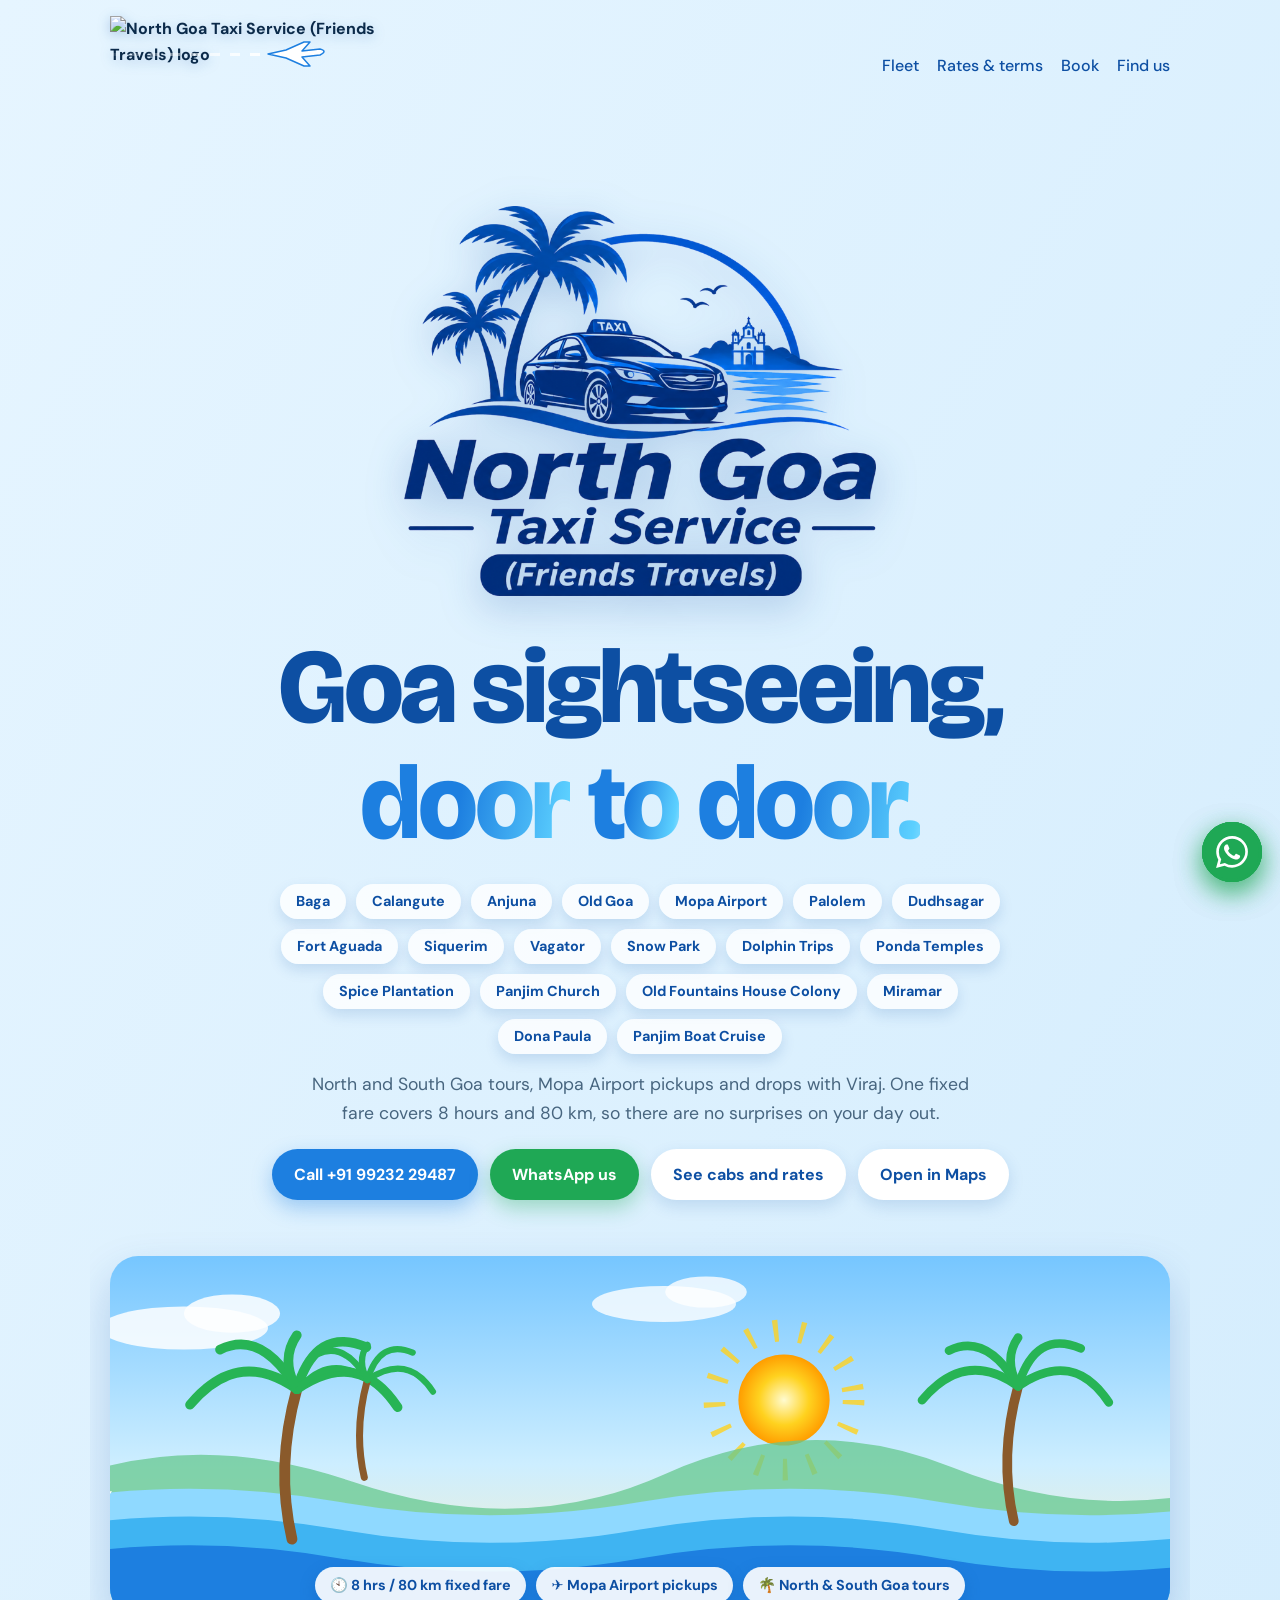
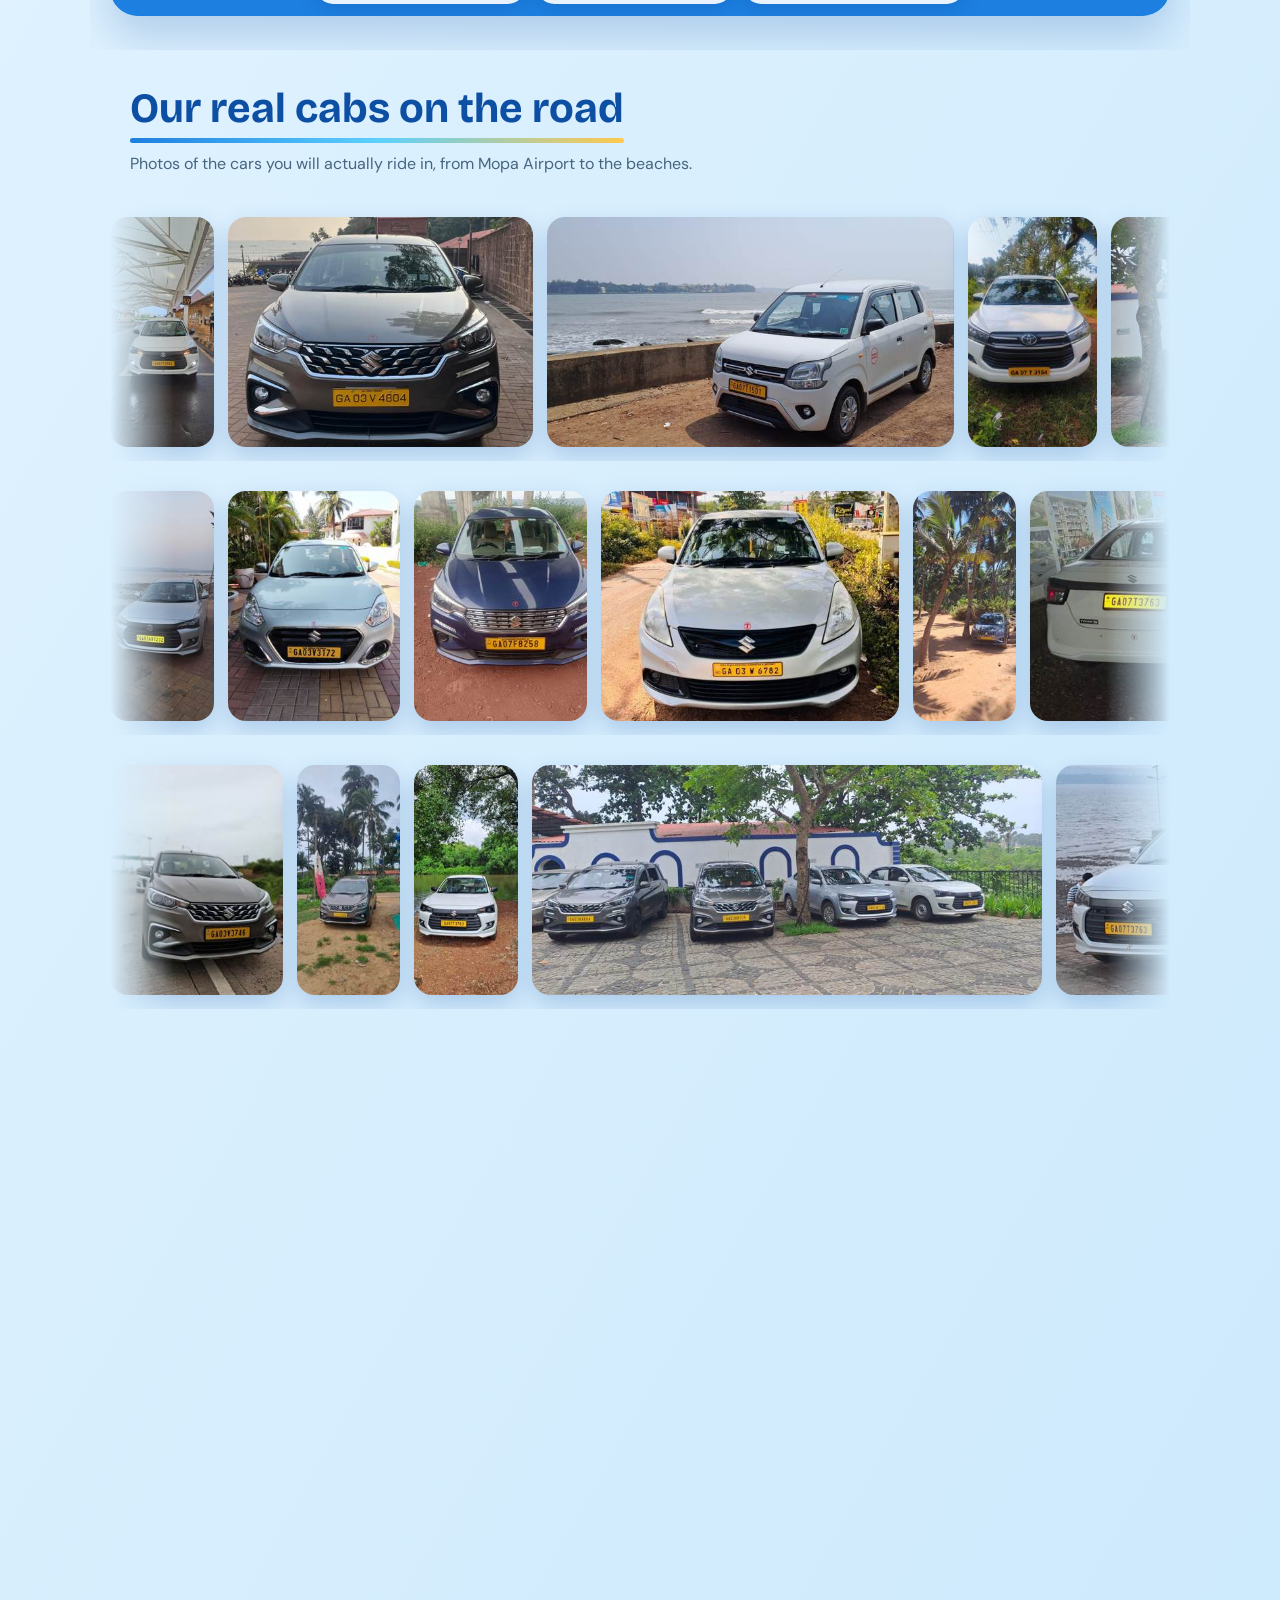
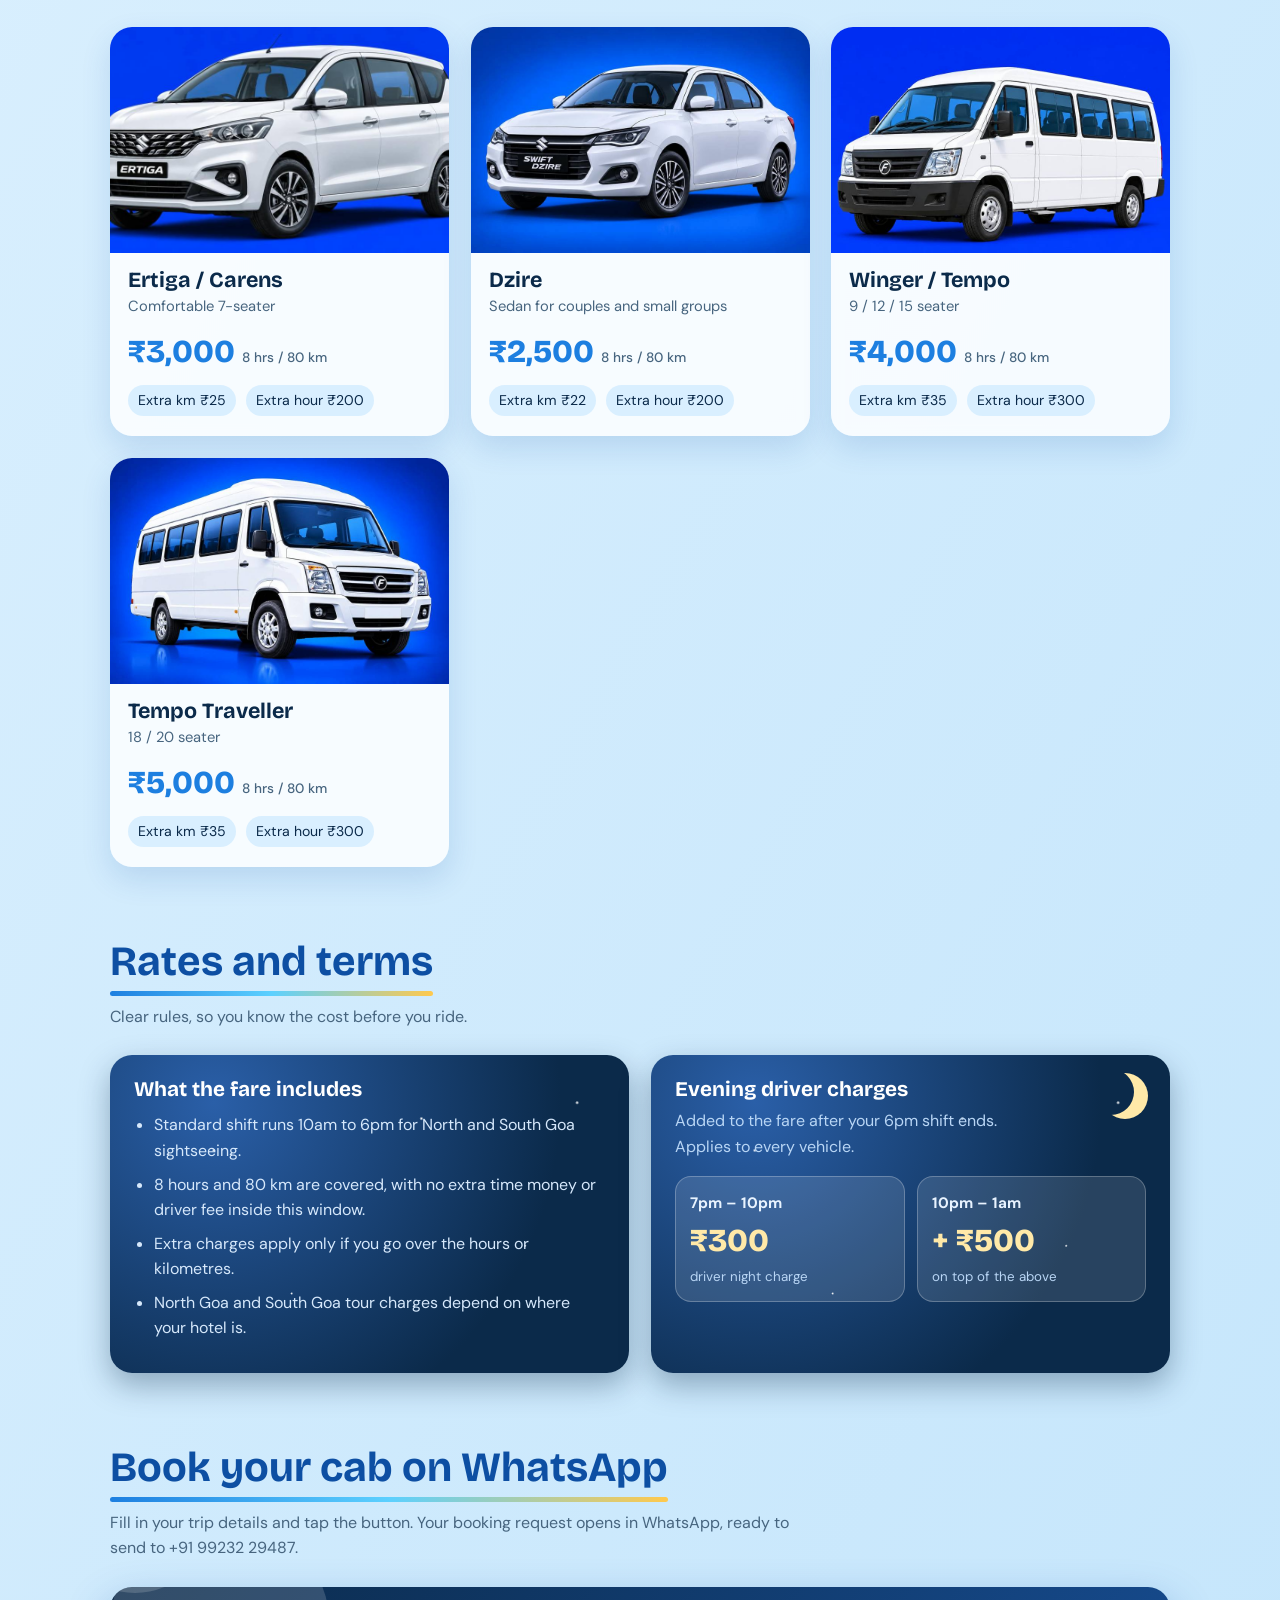
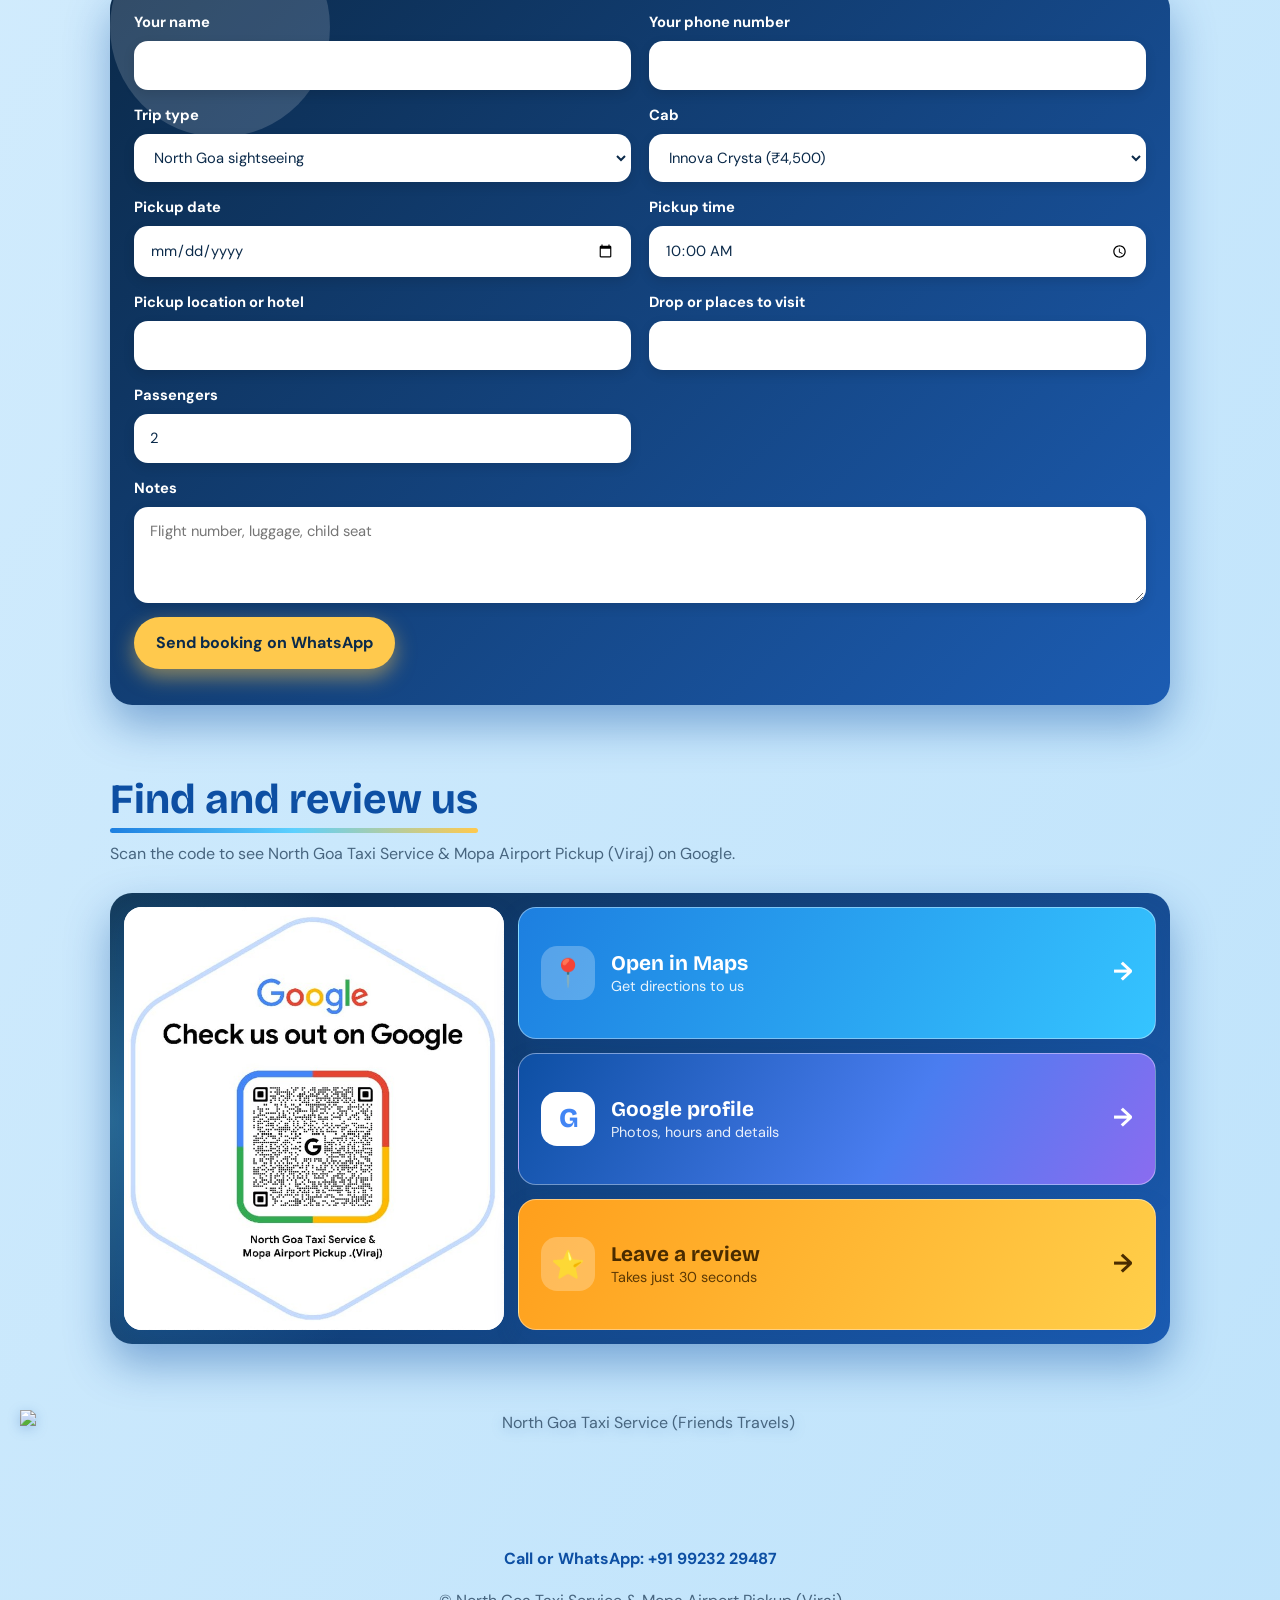
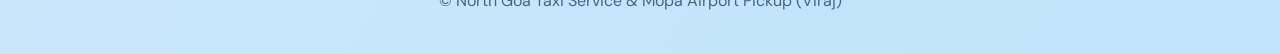
==== index.html @ 419a4012 "Show img-01.png above Goa sightseeing heading" ====
<!DOCTYPE html><html lang="en"><head><meta charset="utf-8"><title>North Goa Taxi Service &amp; Mopa Airport Pickup</title>
<meta name="viewport" content="width=device-width, initial-scale=1, viewport-fit=cover">
<link href="https://fonts.googleapis.com/css2?family=Bricolage+Grotesque:wght@500;700;800&family=DM+Sans:wght@400;500;700&display=swap" rel="stylesheet">
<link rel="stylesheet" href="style.css"></head><body>
<div class="clouds" aria-hidden="true"><i class="cloud" style="top:8%;animation-duration:60s"></i><i class="cloud" style="top:35%;animation-duration:85s;animation-delay:-30s;transform:scale(.7)"></i><i class="cloud" style="top:70%;animation-duration:70s;animation-delay:-50s;transform:scale(1.2)"></i></div>
<header class="wrap"><nav><span class="logo"><img id="navlogo" src="North%20Goa%20Taxi%20Service%20Logo.png" alt="North Goa Taxi Service (Friends Travels) logo"></span><div><a href="#fleet">Fleet</a><a href="#terms">Rates &amp; terms</a><a href="#book">Book</a><a href="#find">Find us</a></div></nav>
<div class="hero"><div><img id="herologo" class="hlogo" src="./img-01.png" style="width:min(560px,90%)" alt="North Goa Taxi Service (Friends Travels) logo"><h1 class="big"><span style="--i:0">Goa</span> <span style="--i:1">sightseeing,</span><br><span class="shine" style="--i:2">door</span> <span class="shine" style="--i:3">to</span> <span class="shine" style="--i:4">door.</span></h1><div class="chips" aria-hidden="true"><span>Baga</span><span>Calangute</span><span>Anjuna</span><span>Old Goa</span><span>Mopa Airport</span><span>Palolem</span><span>Dudhsagar</span><span>Fort Aguada</span><span>Siquerim</span><span>Vagator</span><span>Snow Park</span><span>Dolphin Trips</span><span>Ponda Temples</span><span>Spice Plantation</span><span>Panjim Church</span><span>Old Fountains House Colony</span><span>Miramar</span><span>Dona Paula</span><span>Panjim Boat Cruise</span></div><p>North and South Goa tours, Mopa Airport pickups and drops with Viraj. One fixed fare covers 8 hours and 80 km, so there are no surprises on your day out.</p>
<div class="btns"><a class="btn" href="tel:+919923229487">Call +91 99232 29487</a><a class="btn wa" href="https://wa.me/919923229487" target="_blank" rel="noopener">WhatsApp us</a><a class="btn alt" href="#fleet">See cabs and rates</a><a class="btn alt" href="https://maps.app.goo.gl/NjSpEErL8vjgjxRJ7?g_st=aw" target="_blank" rel="noopener">Open in Maps</a></div></div>
</div><div class="fly" aria-hidden="true"><div class="plane"><i class="trail"></i><svg width="64" height="28" viewBox="0 0 64 28"><path d="M2 14 L20 10 L38 2 L44 2 L36 11 L54 9 Q62 11 54 15 L36 17 L44 26 L38 26 L20 18Z" fill="#fff" stroke="#1d7fe0" stroke-width="1.5" stroke-linejoin="round"/></svg></div></div><div id="prog" aria-hidden="true"></div><a class="fab" href="https://wa.me/919923229487?text=Hi%2C%20I%20want%20to%20book%20a%20cab%20in%20Goa" target="_blank" rel="noopener" aria-label="Chat on WhatsApp"><svg width="32" height="32" viewBox="0 0 24 24" fill="#fff" aria-hidden="true"><path d="M17.472 14.382c-.297-.149-1.758-.867-2.03-.967-.273-.099-.471-.148-.67.15-.197.297-.767.966-.94 1.164-.173.199-.347.223-.644.075-.297-.15-1.255-.463-2.39-1.475-.883-.788-1.48-1.761-1.653-2.059-.173-.297-.018-.458.13-.606.134-.133.298-.347.446-.52.149-.174.198-.298.298-.497.099-.198.05-.371-.025-.52-.075-.149-.669-1.612-.916-2.207-.242-.579-.487-.5-.669-.51-.173-.008-.371-.01-.57-.01-.198 0-.52.074-.792.372-.272.297-1.04 1.016-1.04 2.479 0 1.462 1.065 2.875 1.213 3.074.149.198 2.096 3.2 5.077 4.487.709.306 1.262.489 1.694.625.712.227 1.36.195 1.871.118.571-.085 1.758-.719 2.006-1.413.248-.694.248-1.289.173-1.413-.074-.124-.272-.198-.57-.347m-5.421 7.403h-.004a9.87 9.87 0 01-5.031-1.378l-.361-.214-3.741.982.998-3.648-.235-.374a9.86 9.86 0 01-1.51-5.26c.001-5.45 4.436-9.884 9.888-9.884 2.64 0 5.122 1.03 6.988 2.898a9.825 9.825 0 012.893 6.994c-.003 5.45-4.437 9.884-9.885 9.884m8.413-18.297A11.815 11.815 0 0012.05 0C5.495 0 .16 5.335.157 11.892c0 2.096.547 4.142 1.588 5.945L.057 24l6.305-1.654a11.882 11.882 0 005.683 1.448h.005c6.554 0 11.89-5.335 11.893-11.893a11.821 11.821 0 00-3.48-8.413z"/></svg></a><div class="scene" aria-hidden="true"><svg viewBox="0 0 1000 300" preserveAspectRatio="xMidYMax slice"><defs><radialGradient id="sg"><stop offset="0" stop-color="#fffbd0"/><stop offset=".55" stop-color="#ffd21f"/><stop offset="1" stop-color="#ff9d00"/></radialGradient></defs><g class="cl"><ellipse cx="120" cy="60" rx="70" ry="18" fill="#fff" opacity=".85"/><ellipse cx="160" cy="48" rx="40" ry="16" fill="#fff" opacity=".85"/></g><g class="cl c2"><ellipse cx="520" cy="40" rx="60" ry="15" fill="#fff" opacity=".8"/><ellipse cx="555" cy="30" rx="34" ry="13" fill="#fff" opacity=".8"/></g><g class="sunrise"><g class="rays"><circle cx="620" cy="120" r="58" fill="none" stroke="#ffd21f" stroke-width="18" stroke-dasharray="4 18" opacity=".8"/></g><circle class="sun" cx="620" cy="120" r="38" fill="url(#sg)"/></g><path d="M0 195 Q120 140 260 188 T520 182 T760 176 T1000 190 V230 H0Z" fill="#66c98f" opacity=".75"/><g class="gull" style="animation-delay:-2s"><path d="M0 0 Q9 -10 18 0 Q27 -10 36 0" stroke="#fff" stroke-width="3" fill="none" stroke-linecap="round"/></g><g class="gull g2"><path d="M0 0 Q9 -10 18 0 Q27 -10 36 0" stroke="#fff" stroke-width="3" fill="none" stroke-linecap="round"/></g><path class="wv1" d="M0 205 Q125 183 250 205 T500 205 T750 205 T1000 205 T1250 205 T1500 205 T1750 205 T2000 205 V320 H0Z" fill="#8fd9ff"/><g transform="translate(0,196) scale(1)"><g class="boat" style="animation-delay:-0s"><g class="bob"><path d="M0 0 H60 L50 14 H10Z" fill="#fff"/><path d="M30 -4 V-52 L6 -4Z" fill="#fff"/><path d="M34 -4 V-40 L54 -4Z" fill="#ffc94d"/></g></g></g><g transform="translate(0,214) scale(0.7)"><g class="boat" style="animation-delay:-25s"><g class="bob"><path d="M0 0 H60 L50 14 H10Z" fill="#fff"/><path d="M30 -4 V-52 L6 -4Z" fill="#fff"/><path d="M34 -4 V-40 L54 -4Z" fill="#ffc94d"/></g></g></g><path class="wv2" d="M0 228 Q125 206 250 228 T500 228 T750 228 T1000 228 T1250 228 T1500 228 T1750 228 T2000 228 V320 H0Z" fill="#3fb4f2"/><path class="wv3" d="M0 252 Q125 230 250 252 T500 252 T750 252 T1000 252 T1250 252 T1500 252 T1750 252 T2000 252 V320 H0Z" fill="#1d7fe0"/><g transform="translate(210,236)"><g class="sway"><path d="M0 0 Q-14 -60 4 -125" stroke="#8a5a2b" stroke-width="9" fill="none" stroke-linecap="round"/><g stroke="#27b455" stroke-width="8" fill="none" stroke-linecap="round"><path d="M4 -125 Q-45 -160 -85 -112"/><path d="M4 -125 Q-25 -175 -60 -158"/><path d="M4 -125 Q20 -178 62 -160"/><path d="M4 -125 Q55 -160 88 -110"/><path d="M4 -125 Q-10 -150 4 -170"/></g></g></g><g transform="translate(300,244) scale(.65)"><g class="sway s2"><path d="M0 0 Q-14 -60 4 -125" stroke="#8a5a2b" stroke-width="9" fill="none" stroke-linecap="round"/><g stroke="#27b455" stroke-width="8" fill="none" stroke-linecap="round"><path d="M4 -125 Q-45 -160 -85 -112"/><path d="M4 -125 Q-25 -175 -60 -158"/><path d="M4 -125 Q20 -178 62 -160"/><path d="M4 -125 Q55 -160 88 -110"/><path d="M4 -125 Q-10 -150 4 -170"/></g></g></g><g transform="translate(820,238) scale(.9)"><g class="sway s3"><path d="M0 0 Q-14 -60 4 -125" stroke="#8a5a2b" stroke-width="9" fill="none" stroke-linecap="round"/><g stroke="#27b455" stroke-width="8" fill="none" stroke-linecap="round"><path d="M4 -125 Q-45 -160 -85 -112"/><path d="M4 -125 Q-25 -175 -60 -158"/><path d="M4 -125 Q20 -178 62 -160"/><path d="M4 -125 Q55 -160 88 -110"/><path d="M4 -125 Q-10 -150 4 -170"/></g></g></g></svg><div class="sc-badges"><span>🕙 8 hrs / 80 km fixed fare</span><span>✈️ Mopa Airport pickups</span><span>🌴 North &amp; South Goa tours</span></div></div></header>
<main class="wrap">
<section id="gallery" style="padding-bottom:10px"><div class="wrap"><h2>Our real cabs on the road</h2><p class="sub">Photos of the cars you will actually ride in, from Mopa Airport to the beaches.</p></div><div class="reels"><div class="reel"><div class="track" style="--d:55s"><img src="img-02.jpg" alt="North Goa Taxi cab" loading="lazy"><img src="img-03.jpg" alt="North Goa Taxi cab" loading="lazy"><img src="img-04.jpg" alt="North Goa Taxi cab" loading="lazy"><img src="img-05.jpg" alt="North Goa Taxi cab" loading="lazy"><img src="img-06.jpg" alt="North Goa Taxi cab" loading="lazy"><img src="img-07.jpg" alt="North Goa Taxi cab" loading="lazy"><img src="img-08.jpg" alt="North Goa Taxi cab" loading="lazy"></div></div><div class="reel"><div class="track" style="--d:70s"><img src="img-09.jpg" alt="North Goa Taxi cab" loading="lazy"><img src="img-10.jpg" alt="North Goa Taxi cab" loading="lazy"><img src="img-11.jpg" alt="North Goa Taxi cab" loading="lazy"><img src="img-12.jpg" alt="North Goa Taxi cab" loading="lazy"><img src="img-13.jpg" alt="North Goa Taxi cab" loading="lazy"><img src="img-14.jpg" alt="North Goa Taxi cab" loading="lazy"></div></div><div class="reel"><div class="track" style="--d:62s"><img src="img-15.jpg" alt="North Goa Taxi cab" loading="lazy"><img src="img-16.jpg" alt="North Goa Taxi cab" loading="lazy"><img src="img-17.jpg" alt="North Goa Taxi cab" loading="lazy"><img src="img-18.jpg" alt="North Goa Taxi cab" loading="lazy"><img src="img-19.jpg" alt="North Goa Taxi cab" loading="lazy"><img src="img-20.jpg" alt="North Goa Taxi cab" loading="lazy"></div></div></div></section><section id="fleet"><h2>Choose your cab</h2><p class="sub">Every fare is for 8 hours / 80 km, with a 10am to 6pm shift. Sightseeing in that window has no extra charge.</p>
<div class="grid">
<article class="car"><img src="img-21.jpg" alt="Innova Crysta"><div class="b"><h3>Innova Crysta</h3><div class="seats">Premium SUV, same rate as Hycross</div><div class="price">₹4,500 <small>8 hrs / 80 km</small></div><div class="rows"><span>Extra km ₹35</span><span>Extra hour ₹200</span></div></div></article>
<article class="car"><img src="img-22.jpg" alt="Toyota Innova Hycross"><div class="b"><h3>Innova Hycross</h3><div class="seats">Hybrid, same rate as Crysta</div><div class="price">₹4,500 <small>8 hrs / 80 km</small></div><div class="rows"><span>Extra km ₹35</span><span>Extra hour ₹200</span></div></div></article>
<article class="car"><img src="./Innova.png" alt="Older model Toyota Innova"><div class="b"><h3>Innova</h3><div class="seats">Spacious, 6 to 7 seats</div><div class="price">₹3,000 <small>8 hrs / 80 km</small></div><div class="rows"><span>Extra km ₹25</span><span>Extra hour ₹200</span></div></div></article>
<article class="car"><img src="img-23.jpg" alt="Maruti Ertiga"><div class="b"><h3>Ertiga / Carens</h3><div class="seats">Comfortable 7-seater</div><div class="price">₹3,000 <small>8 hrs / 80 km</small></div><div class="rows"><span>Extra km ₹25</span><span>Extra hour ₹200</span></div></div></article>
<article class="car"><img src="img-24.jpg" alt="Swift Dzire"><div class="b"><h3>Dzire</h3><div class="seats">Sedan for couples and small groups</div><div class="price">₹2,500 <small>8 hrs / 80 km</small></div><div class="rows"><span>Extra km ₹22</span><span>Extra hour ₹200</span></div></div></article>
<article class="car"><img src="img-25.jpg" alt="Force Winger"><div class="b"><h3>Winger / Tempo</h3><div class="seats">9 / 12 / 15 seater</div><div class="price">₹4,000 <small>8 hrs / 80 km</small></div><div class="rows"><span>Extra km ₹35</span><span>Extra hour ₹300</span></div></div></article>
<article class="car"><img src="img-26.jpg" alt="Tempo Traveller"><div class="b"><h3>Tempo Traveller</h3><div class="seats">18 / 20 seater</div><div class="price">₹5,000 <small>8 hrs / 80 km</small></div><div class="rows"><span>Extra km ₹35</span><span>Extra hour ₹300</span></div></div></article>
</div></section>
<section id="terms"><h2>Rates and terms</h2><p class="sub">Clear rules, so you know the cost before you ride.</p>
<div class="two"><div class="panel night nl"><h3>What the fare includes</h3><ul><li>Standard shift runs 10am to 6pm for North and South Goa sightseeing.</li><li>8 hours and 80 km are covered, with no extra time money or driver fee inside this window.</li><li>Extra charges apply only if you go over the hours or kilometres.</li><li>North Goa and South Goa tour charges depend on where your hotel is.</li></ul></div>
<div class="night"><i class="moon" aria-hidden="true"></i><h3>Evening driver charges</h3><p>Added to the fare after your 6pm shift ends. Applies to every vehicle.</p><div class="tiles"><div><b>7pm – 10pm</b><span>₹300</span><small>driver night charge</small></div><div><b>10pm – 1am</b><span>+ ₹500</span><small>on top of the above</small></div></div></div></div></section>
<section id="book"><h2>Book your cab on WhatsApp</h2><p class="sub">Fill in your trip details and tap the button. Your booking request opens in WhatsApp, ready to send to +91 99232 29487.</p><div class="panel space"><form id="bk" class="bk" novalidate><label>Your name<input name="name" required autocomplete="name"></label><label>Your phone number<input name="phone" type="tel" required autocomplete="tel"></label><label>Trip type<select name="trip"><option>North Goa sightseeing</option><option>South Goa sightseeing</option><option>Mopa Airport pickup</option><option>Mopa Airport drop</option><option>Other trip</option></select></label><label>Cab<select name="cab"><option>Innova Crysta (₹4,500)</option><option>Innova Hycross (₹4,500)</option><option>Innova (₹3,000)</option><option>Ertiga / Carens (₹3,000)</option><option>Dzire (₹2,500)</option><option>Winger / Tempo 9-15 seater (₹4,000)</option><option>Tempo Traveller 18/20 seater (₹5,000)</option></select></label><label>Pickup date<input name="date" type="date" required></label><label>Pickup time<input name="time" type="time" value="10:00" required></label><label>Pickup location or hotel<input name="pickup" required></label><label>Drop or places to visit<input name="drop"></label><label>Passengers<input name="pax" type="number" min="1" max="20" value="2"></label><label class="full">Notes<textarea name="notes" rows="3" placeholder="Flight number, luggage, child seat"></textarea></label><div class="full"><button class="btn wa" type="submit" style="border:0;cursor:pointer;font:inherit;font-weight:700">Send booking on WhatsApp</button><p id="bkmsg" class="sub" style="margin:12px 0 0" role="status"></p></div></form></div></section><section id="find"><h2>Find and review us</h2><p class="sub">Scan the code to see North Goa Taxi Service &amp; Mopa Airport Pickup (Viraj) on Google.</p>
<div class="panel fbox space"><div class="fqr"><img src="img-27.jpg" alt="Scan to open North Goa Taxi Service on Google"></div><div class="fbtns"><a class="fb f1" href="https://maps.app.goo.gl/NjSpEErL8vjgjxRJ7?g_st=aw" target="_blank" rel="noopener"><i class="fi">📍</i><span><b>Open in Maps</b><small>Get directions to us</small></span><em>→</em></a><a class="fb f2" href="https://share.google/dq5ecX4HPVGC8UwfH" target="_blank" rel="noopener"><i class="fi fg">G</i><span><b>Google profile</b><small>Photos, hours and details</small></span><em>→</em></a><a class="fb f3" href="https://g.page/r/CS9bcZEDIR7YEBM/review" target="_blank" rel="noopener"><i class="fi">⭐</i><span><b>Leave a review</b><small>Takes just 30 seconds</small></span><em>→</em></a></div></div></section>
</main><a class="fab" href="https://wa.me/919923229487" target="_blank" rel="noopener" aria-label="Chat on WhatsApp"><svg width="32" height="32" viewBox="0 0 24 24" fill="#fff" aria-hidden="true" style="position:relative;z-index:2;display:block"><path d="M17.472 14.382c-.297-.149-1.758-.867-2.03-.967-.273-.099-.471-.148-.67.15-.197.297-.767.966-.94 1.164-.173.199-.347.223-.644.075-.297-.15-1.255-.463-2.39-1.475-.883-.788-1.48-1.761-1.653-2.059-.173-.297-.018-.458.13-.606.134-.133.298-.347.446-.52.149-.174.198-.298.298-.497.099-.198.05-.371-.025-.52-.075-.149-.669-1.612-.916-2.207-.242-.579-.487-.5-.669-.51-.173-.008-.371-.01-.57-.01-.198 0-.52.074-.792.372-.272.297-1.04 1.016-1.04 2.479 0 1.462 1.065 2.875 1.213 3.074.149.198 2.096 3.2 5.077 4.487.709.306 1.262.489 1.694.625.712.227 1.36.195 1.871.118.571-.085 1.758-.719 2.006-1.413.248-.694.248-1.289.173-1.413-.074-.124-.272-.198-.57-.347m-5.421 7.403h-.004a9.87 9.87 0 01-5.031-1.378l-.361-.214-3.741.982.998-3.648-.235-.374a9.86 9.86 0 01-1.51-5.26c.001-5.45 4.436-9.884 9.888-9.884 2.64 0 5.122 1.03 6.988 2.898a9.825 9.825 0 012.893 6.994c-.003 5.45-4.437 9.884-9.885 9.884m8.413-18.297A11.815 11.815 0 0012.05 0C5.495 0 .16 5.335.157 11.892c0 2.096.547 4.142 1.588 5.945L.057 24l6.305-1.654a11.882 11.882 0 005.683 1.448h.005c6.554 0 11.89-5.335 11.893-11.893a11.821 11.821 0 00-3.48-8.413z"/></svg></a><footer><img class="flogo" id="footlogo" alt="North Goa Taxi Service (Friends Travels)"><p><a href="tel:+919923229487" style="color:var(--deep);font-weight:700;text-decoration:none">Call or WhatsApp: +91 99232 29487</a></p>© North Goa Taxi Service &amp; Mopa Airport Pickup (Viraj)</footer><script src="script.js"></script>
</body></html>
---- style.css ----
:root{--ink:#0b2a4a;--mute:#47657f;--sky:#d9efff;--sky2:#b8e0fb;--blue:#1d7fe0;--deep:#0d4fa3;--card:rgba(255,255,255,.82);--sun:#ffc94d;
box-sizing:border-box;padding-top:env(safe-area-inset-top,0px);padding-bottom:env(safe-area-inset-bottom,0px);color-scheme:light}
html{scroll-padding-top:env(safe-area-inset-top,0px);scroll-behavior:smooth}
*,*:before,*:after{box-sizing:inherit}
body{margin:0;font-family:'DM Sans',system-ui,sans-serif;color:var(--ink);line-height:1.6;background:linear-gradient(120deg,#e6f5ff,#bfe3fb,#d9f1ff,#a9d8f8);background-size:300% 300%;animation:bg 18s ease infinite;overflow-x:hidden}
@keyframes bg{50%{background-position:100% 50%}}
h1,h2,h3{font-family:'Bricolage Grotesque',system-ui,sans-serif;line-height:1.1;margin:0}
.clouds{position:fixed;inset:0;pointer-events:none;z-index:0;overflow:hidden}
.cloud{position:absolute;left:-30%;width:220px;height:60px;border-radius:60px;background:rgba(255,255,255,.7);filter:blur(2px);animation:drift linear infinite}
.cloud:before,.cloud:after{content:"";position:absolute;background:inherit;border-radius:50%}
.cloud:before{width:90px;height:90px;left:30px;top:-40px}.cloud:after{width:70px;height:70px;left:110px;top:-28px}
@keyframes drift{to{transform:translateX(160vw)}}
main,header,footer{position:relative;z-index:1}
.wrap{max-width:1100px;margin:0 auto;padding:0 20px}
nav{display:flex;justify-content:space-between;align-items:center;padding:16px 0;font-weight:700}
nav a{color:var(--deep);text-decoration:none;margin-left:18px;font-weight:500}
.hero{display:block;text-align:center;padding:50px 0 50px}
.hero h1{font-size:clamp(2.3rem,5.5vw,4.2rem);font-weight:800;color:var(--deep)}
.hero p{font-size:1.1rem;color:var(--mute);max-width:56ch;margin:16px auto 0}
.hero .btns{justify-content:center}.btns{display:flex;flex-wrap:wrap;gap:12px;margin-top:22px}
.btn{display:inline-block;padding:13px 22px;border-radius:999px;background:var(--blue);color:#fff;text-decoration:none;font-weight:700;transition:transform .2s,box-shadow .2s;box-shadow:0 8px 20px rgba(29,127,224,.35)}
.btn:hover{transform:translateY(-3px)}.btn.alt{background:#fff;color:var(--deep);box-shadow:0 6px 16px rgba(13,79,163,.15)}
.stage{position:relative;border-radius:28px;overflow:hidden;box-shadow:0 24px 50px rgba(13,79,163,.3);animation:float 5s ease-in-out infinite}
.stage img{display:block;width:100%;height:auto}
@keyframes float{50%{transform:translateY(-10px)}}
.road{height:6px;margin:0 0 40px;background:repeating-linear-gradient(90deg,#fff 0 40px,transparent 40px 80px);opacity:.8;animation:road 2s linear infinite;background-size:80px 6px}
@keyframes road{to{background-position:-80px 0}}
section{padding:36px 0}
h2{font-size:clamp(1.8rem,4vw,2.6rem);color:var(--deep);margin-bottom:8px}
.sub{color:var(--mute);margin:0 0 26px;max-width:62ch}
.grid{display:grid;grid-template-columns:repeat(auto-fill,minmax(310px,1fr));gap:22px}
.car{background:var(--card);border-radius:22px;overflow:hidden;box-shadow:0 12px 30px rgba(13,79,163,.14);backdrop-filter:blur(6px);transition:transform .25s}
.car:hover{transform:translateY(-6px)}
.car img{display:block;width:100%;aspect-ratio:3/2;object-fit:cover}
.car .b{padding:16px 18px 20px}
.car h3{font-size:1.35rem}.seats{color:var(--mute);font-size:.92rem}
.price{font-family:'Bricolage Grotesque';font-size:2rem;font-weight:800;color:var(--blue);margin:8px 0 2px}
.price small{font-family:'DM Sans';font-size:.85rem;font-weight:500;color:var(--mute)}
.rows{display:flex;gap:10px;flex-wrap:wrap;font-size:.88rem;margin-top:8px}
.rows span{background:var(--sky);padding:4px 10px;border-radius:999px}
.two{display:grid;grid-template-columns:1fr 1fr;gap:22px}
.panel{background:var(--card);border-radius:22px;padding:24px;box-shadow:0 12px 30px rgba(13,79,163,.12)}
.panel h3{margin-bottom:10px;font-size:1.3rem}.panel ul{margin:0;padding-left:20px}.panel li{margin:6px 0}
.sun{background:linear-gradient(135deg,#fff7de,#ffe9a8)}
.qr{display:flex;gap:22px;align-items:center;flex-wrap:wrap}.qr img{width:200px;border-radius:16px;background:#fff}
footer{text-align:center;padding:30px 20px 40px;color:var(--mute)}
@media(max-width:800px){.two{grid-template-columns:1fr}nav a{margin-left:10px}}
.sun{width:90px;height:90px;margin:0 auto 10px;border-radius:50%;background:radial-gradient(circle,#fff6c9 30%,#ffc94d 70%);box-shadow:0 0 0 14px rgba(255,201,77,.25),0 0 0 32px rgba(255,201,77,.14),0 0 60px 20px rgba(255,201,77,.5);animation:pulse 3.5s ease-in-out infinite}@keyframes pulse{50%{transform:scale(1.12);box-shadow:0 0 0 20px rgba(255,201,77,.22),0 0 0 44px rgba(255,201,77,.1),0 0 80px 30px rgba(255,201,77,.55)}}.hero h1.big{font-size:clamp(3rem,9vw,6.6rem);letter-spacing:-.03em;margin-top:26px}.big span{display:inline-block;animation:drop .9s cubic-bezier(.2,1.4,.4,1) both;animation-delay:calc(var(--i)*.15s)}@keyframes drop{from{opacity:0;transform:translateY(-70px) rotate(-6deg) scale(.8)}}.big .shine{background:linear-gradient(100deg,#1d7fe0 20%,#5cd0ff 40%,#fff 50%,#5cd0ff 60%,#0d4fa3 80%);background-size:250% 100%;-webkit-background-clip:text;background-clip:text;color:transparent;animation:drop .9s cubic-bezier(.2,1.4,.4,1) both,sheen 3.5s linear infinite;animation-delay:calc(var(--i)*.15s),1.2s}@keyframes sheen{to{background-position:-150% 0}}.chips{display:flex;flex-wrap:wrap;justify-content:center;gap:10px;margin:22px auto 0;max-width:720px}.chips span{padding:6px 16px;border-radius:999px;background:rgba(255,255,255,.8);color:var(--deep);font-weight:700;font-size:.9rem;box-shadow:0 6px 14px rgba(13,79,163,.15);animation:bob 3s ease-in-out infinite}.chips span:nth-child(2n){animation-delay:-1s}.chips span:nth-child(3n){animation-delay:-2s}@keyframes bob{50%{transform:translateY(-7px)}}.hero .btn{animation:glow 2.4s ease-in-out infinite}@keyframes glow{50%{box-shadow:0 8px 34px rgba(29,127,224,.7)}}
.btn.wa{background:#1fa855;box-shadow:0 8px 20px rgba(31,168,85,.35)}.night{position:relative;overflow:hidden;border-radius:22px;padding:24px;color:#e8f3ff;background:radial-gradient(circle at 20% 15%,#2a5fa8,#0b2a4a 70%);box-shadow:0 12px 30px rgba(11,42,74,.35)}.night:before{content:"";position:absolute;inset:0;background:radial-gradient(2px 2px at 20% 30%,#fff,transparent),radial-gradient(2px 2px at 60% 20%,#fff,transparent),radial-gradient(1.5px 1.5px at 80% 60%,#fff,transparent),radial-gradient(1.5px 1.5px at 35% 75%,#fff,transparent),radial-gradient(2px 2px at 90% 15%,#fff,transparent);animation:twinkle 3s ease-in-out infinite}@keyframes twinkle{50%{opacity:.25}}.night>*{position:relative}.night h3{color:#fff;margin-bottom:6px;font-size:1.3rem;max-width:70%}.night p{margin:0 0 16px;color:#b9d6f5;max-width:34ch}.moon{position:absolute!important;top:18px;right:22px;width:46px;height:46px;border-radius:50%;box-shadow:inset -14px -4px 0 0 #ffe9a8;animation:pulse 4s ease-in-out infinite}.tiles{display:grid;grid-template-columns:1fr 1fr;gap:12px}.tiles div{background:rgba(255,255,255,.12);border:1px solid rgba(255,255,255,.25);border-radius:16px;padding:14px;display:flex;flex-direction:column}.tiles b{font-size:.95rem}.tiles span{font-family:'Bricolage Grotesque';font-size:2rem;font-weight:800;color:#ffe9a8}.tiles small{color:#b9d6f5}
.reels{display:flex;flex-direction:column;gap:16px;position:relative;z-index:1}.reel{overflow:hidden;-webkit-mask-image:linear-gradient(90deg,transparent,#000 6%,#000 94%,transparent);mask-image:linear-gradient(90deg,transparent,#000 6%,#000 94%,transparent)}.track{display:flex;width:max-content;animation:rtl var(--d,60s) linear infinite}.reel:hover .track{animation-play-state:paused}.track img{height:230px;width:auto;margin-right:14px;border-radius:18px;box-shadow:0 10px 24px rgba(13,79,163,.22);flex:none}@keyframes rtl{from{transform:translateX(-50%)}to{transform:translateX(0)}}@media(max-width:600px){.track img{height:170px}}
.bk{display:grid;grid-template-columns:1fr 1fr;gap:14px 18px}.bk label{display:flex;flex-direction:column;gap:6px;font-weight:700;font-size:.92rem}.bk .full{grid-column:1/-1}.bk input,.bk select,.bk textarea{font:inherit;font-weight:400;padding:11px 14px;border:2px solid var(--sky2);border-radius:14px;background:#fff;color:var(--ink)}.bk input:focus,.bk select:focus,.bk textarea:focus{outline:none;border-color:var(--blue);box-shadow:0 0 0 4px rgba(29,127,224,.2)}@media(max-width:600px){.bk{grid-template-columns:1fr}}
.fly{position:absolute;left:0;right:0;top:40px;height:40px;overflow:hidden;pointer-events:none}.plane{position:absolute;left:0;top:0;display:flex;align-items:center;animation:fly 16s linear infinite,bobp 3s ease-in-out infinite}.trail{width:180px;height:3px;margin-right:-4px;background:repeating-linear-gradient(90deg,rgba(255,255,255,.95) 0 10px,transparent 10px 20px);-webkit-mask-image:linear-gradient(90deg,transparent,#000);mask-image:linear-gradient(90deg,transparent,#000)}@keyframes fly{from{left:-260px}to{left:100%}}@keyframes bobp{50%{margin-top:12px}}.waves{display:block;width:200%;height:54px;margin-top:-6px;animation:wave 9s linear infinite}.waves.w2{margin-top:-40px;animation-duration:6s;animation-direction:reverse}@keyframes wave{to{transform:translateX(-50%)}}header{overflow:hidden}.rv{opacity:0;transform:translateY(40px) rotate(var(--r,0deg)) scale(.94);transition:opacity .7s ease,transform .8s cubic-bezier(.2,1.3,.4,1)}.rv.in{opacity:1;transform:none}.car{position:relative;overflow:hidden}.car:after{content:"";position:absolute;top:0;left:-80%;width:45%;height:100%;background:linear-gradient(100deg,transparent,rgba(255,255,255,.65),transparent);transform:skewX(-20deg);pointer-events:none}.car:hover:after{left:130%;transition:left .8s ease}.car img{transition:transform .6s ease}.car:hover img{transform:scale(1.07)}.fab{position:fixed;right:18px;bottom:calc(18px + env(safe-area-inset-bottom,0px));z-index:20;width:58px;height:58px;border-radius:50%;background:#1fa855;display:grid;place-items:center;box-shadow:0 8px 20px rgba(31,168,85,.5);animation:ring 2.2s ease-out infinite}.fab svg{display:none}.fab:before{content:"💬";font-size:28px;line-height:1}.fab:hover{transform:scale(1.1) rotate(-8deg)}@keyframes ring{0%{box-shadow:0 8px 20px rgba(31,168,85,.5),0 0 0 0 rgba(31,168,85,.55)}100%{box-shadow:0 8px 20px rgba(31,168,85,.5),0 0 0 26px rgba(31,168,85,0)}}
.waves{position:relative;height:80px;overflow:hidden;margin:0 -20px 30px}.waves svg{position:absolute;left:0;bottom:0;width:200%;height:100%;animation:wv 9s linear infinite}.waves .w2{animation-duration:15s;animation-direction:reverse}@keyframes wv{to{transform:translateX(-50%)}}#prog{position:fixed;top:0;left:0;height:5px;width:100%;transform:scaleX(0);transform-origin:0 50%;background:linear-gradient(90deg,#5cd0ff,#1d7fe0,#ffc94d);z-index:50}.bub{position:absolute;bottom:-60px;border-radius:50%;background:radial-gradient(circle at 30% 30%,#fff,rgba(255,255,255,.15) 60%,rgba(93,190,255,.25));border:1px solid rgba(255,255,255,.7);animation:rise linear infinite}@keyframes rise{to{transform:translateY(-115vh) translateX(40px)}}.rv{opacity:0;transform:translateY(46px) scale(.94);transition:opacity .8s ease,transform .8s cubic-bezier(.2,1.3,.4,1);transition-delay:calc(var(--k,0)*90ms)}.rv.in{opacity:1;transform:none}.car{transform-style:preserve-3d;will-change:transform}.car.in{transition:transform .15s ease-out,box-shadow .3s}.car:after{content:"";position:absolute;inset:0;background:linear-gradient(110deg,transparent 35%,rgba(255,255,255,.65) 50%,transparent 65%);transform:translateX(-120%);pointer-events:none}.car{position:relative}.car:hover:after{transform:translateX(120%);transition:transform .8s}.car:hover{box-shadow:0 22px 44px rgba(29,127,224,.35)}h2{position:relative;display:inline-block}h2:after{content:"";display:block;height:5px;margin-top:6px;width:0;border-radius:5px;background:linear-gradient(90deg,#1d7fe0,#5cd0ff,#ffc94d);transition:width 1.1s .3s ease}.in h2:after,h2.in:after{width:100%}.btn{position:relative;overflow:hidden}.btn:before{content:"";position:absolute;top:0;left:-80%;width:50%;height:100%;background:linear-gradient(100deg,transparent,rgba(255,255,255,.55),transparent);transform:skewX(-20deg);animation:sweep 3.4s ease-in-out infinite}@keyframes sweep{60%,100%{left:140%}}.fab{position:fixed;right:18px;bottom:calc(18px + env(safe-area-inset-bottom,0px));z-index:40;width:60px;height:60px;border-radius:50%;background:#1fa855;display:grid;place-items:center;font-size:1.7rem;text-decoration:none;box-shadow:0 10px 26px rgba(31,168,85,.5);animation:wob 4s ease-in-out infinite}.fab:before{content:"";position:absolute;inset:0;border-radius:50%;border:3px solid #1fa855;animation:ring 2s ease-out infinite}@keyframes ring{to{transform:scale(1.7);opacity:0}}@keyframes wob{0%,90%,100%{transform:rotate(0)}93%{transform:rotate(-12deg)}96%{transform:rotate(10deg)}}.tiles div{transition:transform .3s}.tiles div:hover{transform:scale(1.06) rotate(-1.5deg)}.chips span:hover{background:#fff;transform:scale(1.15)!important}
#book .panel{position:relative;overflow:hidden;background:linear-gradient(135deg,#0b2a4a,#1d5fb8 35%,#2a8be0 60%,#0d4fa3 80%,#0b2a4a);background-size:300% 300%;animation:bg 10s ease infinite;color:#fff;box-shadow:0 20px 44px rgba(13,79,163,.42)}#book .panel:before,#book .panel:after{content:"";position:absolute;border-radius:50%;background:rgba(255,255,255,.16);animation:blob 8s ease-in-out infinite;pointer-events:none}#book .panel:before{width:220px;height:220px;right:-70px;top:-70px}#book .panel:after{width:150px;height:150px;left:-50px;bottom:-50px;animation-delay:-4s}@keyframes blob{50%{transform:translate(-26px,22px) scale(1.2)}}#book .panel>*{position:relative}#book .bk label{color:#fff}#book .bk input,#book .bk select,#book .bk textarea{border-color:transparent;box-shadow:0 4px 12px rgba(0,0,0,.12);transition:transform .25s,box-shadow .25s}#book .bk input:focus,#book .bk select:focus,#book .bk textarea:focus{border-color:#ffc94d;transform:translateY(-3px);box-shadow:0 0 0 4px rgba(255,201,77,.5)}#book .btn{background:#ffc94d;color:#0b2a4a;box-shadow:0 8px 20px rgba(255,201,77,.5);animation:glow2 2.2s ease-in-out infinite}@keyframes glow2{50%{box-shadow:0 8px 34px rgba(255,201,77,.95)}}#bkmsg{color:#fff!important}#bkmsg a{color:#fff;font-weight:700}.panel.in .bk>*{animation:up .6s cubic-bezier(.2,1.2,.4,1) both;animation-delay:calc(var(--n,0)*70ms + .3s)}@keyframes up{from{opacity:0;transform:translateY(26px) scale(.96)}}.bk>:nth-child(2){--n:1}.bk>:nth-child(3){--n:2}.bk>:nth-child(4){--n:3}.bk>:nth-child(5){--n:4}.bk>:nth-child(6){--n:5}.bk>:nth-child(7){--n:6}.bk>:nth-child(8){--n:7}.bk>:nth-child(9){--n:8}.bk>:nth-child(10){--n:9}.bk>:nth-child(11){--n:10}.night:after{content:"";position:absolute;top:10%;left:-30%;width:100px;height:2px;background:linear-gradient(90deg,transparent,#fff);animation:shoot 5s ease-in 1s infinite}@keyframes shoot{0%{transform:translate(0,0) rotate(25deg);opacity:1}30%,100%{transform:translate(460px,215px) rotate(25deg);opacity:0}}.reel{padding:14px 0}.track img{transition:transform .4s cubic-bezier(.2,1.4,.4,1),box-shadow .4s}.track img:hover{transform:scale(1.1) rotate(-1.5deg);box-shadow:0 20px 36px rgba(13,79,163,.45)}.seats{display:inline-block;animation:bob 3.5s ease-in-out infinite}
#find .btns{flex-direction:column;align-items:stretch;gap:14px;min-width:min(280px,100%)}.gb{display:flex;align-items:center;gap:14px;padding:12px 20px 12px 14px;border-radius:18px;text-align:left;line-height:1.2}.gb small{display:block;font-weight:500;font-size:.78rem;opacity:.85;margin-top:2px}.gb .ic{flex:none;width:44px;height:44px;border-radius:14px;display:grid;place-items:center;font-style:normal;font-size:1.5rem;background:rgba(255,255,255,.28)}.gb.maps{background:linear-gradient(135deg,#12a56b,#1cc7a0);box-shadow:0 10px 22px rgba(18,165,107,.4)}.gb.maps .ic{animation:drop2 1.8s ease-in-out infinite}@keyframes drop2{50%{transform:translateY(-6px)}}.gb.prof{background:#fff;color:var(--ink);border:2px solid transparent;background-image:linear-gradient(#fff,#fff),linear-gradient(90deg,#4285f4,#ea4335,#fbbc05,#34a853);background-origin:border-box;background-clip:padding-box,border-box;box-shadow:0 10px 22px rgba(66,133,244,.25)}.gb.prof .ic{background:#f1f6ff;font-family:'Bricolage Grotesque',sans-serif;font-weight:800;font-size:1.6rem;color:#4285f4}.gb.rev{background:linear-gradient(135deg,#ffb52e,#ffd95a);color:#4a3000;box-shadow:0 10px 22px rgba(255,181,46,.5)}.gb.rev .ic{animation:spin2 3s ease-in-out infinite}@keyframes spin2{60%,100%{transform:rotate(360deg) scale(1.1)}}.gb:hover{transform:translateX(6px) scale(1.02)}
.fbox{display:grid;grid-template-columns:minmax(240px,380px) 1fr;gap:14px;padding:14px!important;overflow:hidden}.fqr{border-radius:18px;overflow:hidden;background:#fff;box-shadow:0 8px 22px rgba(13,79,163,.18)}.fqr img{display:block;width:100%;height:100%;object-fit:cover}.fbtns{display:flex;flex-direction:column;gap:14px}.fb{position:relative;flex:1;display:flex;align-items:center;gap:16px;padding:18px 22px;border-radius:18px;color:#fff;text-decoration:none;overflow:hidden;transition:transform .3s cubic-bezier(.2,1.4,.4,1),box-shadow .3s;box-shadow:0 10px 24px rgba(13,79,163,.2)}.fb:hover{transform:translateX(8px) scale(1.02)}.fb:after{content:"";position:absolute;top:0;left:-70%;width:40%;height:100%;background:linear-gradient(100deg,transparent,rgba(255,255,255,.5),transparent);transform:skewX(-20deg);animation:sweep 4s ease-in-out infinite}.f1{background:linear-gradient(120deg,#1d7fe0,#35c4ff)}.f2{background:linear-gradient(120deg,#0d4fa3,#4a7df0 60%,#8a6cf0)}.f3{background:linear-gradient(120deg,#ff9f1c,#ffcf4a);color:#4a2c00}.fi{flex:none;width:54px;height:54px;border-radius:16px;display:grid;place-items:center;font-style:normal;font-size:1.7rem;background:rgba(255,255,255,.25);animation:bob 3s ease-in-out infinite}.f3 .fi{animation:spin 6s linear infinite}@keyframes spin{to{transform:rotate(360deg)}}.fg{font-family:"Bricolage Grotesque",sans-serif;font-weight:800;background:#fff;color:#4285f4}.fb span{display:flex;flex-direction:column;flex:1;line-height:1.25}.fb b{font-family:"Bricolage Grotesque",sans-serif;font-size:1.3rem}.fb small{opacity:.9;font-size:.9rem}.fb em{font-style:normal;font-size:1.6rem;font-weight:700;transition:transform .3s}.fb:hover em{transform:translateX(6px)}@media(max-width:700px){.fbox{grid-template-columns:1fr}.fqr img{height:auto}}
.logo img{display:block;height:84px;width:auto;mix-blend-mode:multiply;animation:logoin 1s cubic-bezier(.2,1.4,.4,1) both,bobp2 5s ease-in-out 1s infinite;transition:transform .3s}.logo img:hover{transform:scale(1.06) rotate(-2deg)}.flogo{display:block;margin:0 auto 10px;height:120px;width:auto;mix-blend-mode:multiply}@keyframes logoin{from{opacity:0;transform:scale(.6) rotate(-8deg)}}@keyframes bobp2{50%{transform:translateY(-4px)}}@media(max-width:600px){.logo img{height:62px}}
.hlogo{display:block;margin:0 auto;width:min(440px,84%);height:auto;filter:drop-shadow(0 10px 20px rgba(13,79,163,.28));animation:logoin 1.1s cubic-bezier(.2,1.4,.4,1) both,float 5s ease-in-out 1.2s infinite}.logo img,.flogo{mix-blend-mode:normal!important;filter:drop-shadow(0 3px 6px rgba(13,79,163,.25))}.hero h1.big{margin-top:10px!important}
.lgw{width:min(580px,94%);aspect-ratio:1093/528;margin:0 auto;clip-path:inset(-40px -40px 0 -40px);filter:drop-shadow(0 10px 20px rgba(13,79,163,.25));animation:logoin 1.2s cubic-bezier(.2,1.4,.4,1) both,lgf 9s ease-in-out 1.3s infinite}@keyframes lgf{50%{transform:translateY(-8px)}}.lg{position:absolute;left:0;top:0;width:100%;aspect-ratio:1093/904}.lg.on .ly.t1,.lg.on .ly.t2,.lg.on .ly.pill{display:none}.ly.palms{animation-duration:10s}.sunb{animation-duration:7s}.sunb:before{animation-duration:45s}.ly.water{animation-duration:16s}.leaf{animation-duration:20s!important}.lg .base{position:absolute;inset:0;width:100%;height:100%}.lg.on .base{clip-path:polygon(evenodd,0 0,100% 0,100% 100%,0 100%,0 0,0 0,52% 0,52% 27%,27% 27%,25% 50%,0 50%,0 0)}.ly{display:none;position:absolute;inset:0;pointer-events:none;-webkit-mask-image:var(--logo);mask-image:var(--logo);-webkit-mask-size:100% 100%;mask-size:100% 100%;-webkit-mask-repeat:no-repeat;mask-repeat:no-repeat}.lg.on .ly{display:block}.sunb{position:absolute;left:69%;top:11%;width:13%;aspect-ratio:1;border-radius:50%;background:radial-gradient(circle,#fff7b0 25%,#ffd21f 62%,#ff9d00);box-shadow:0 0 26px 8px rgba(255,200,0,.6);animation:pulse 3s ease-in-out infinite}.sunb:before{content:"";position:absolute;inset:-75%;border-radius:50%;background:repeating-conic-gradient(rgba(255,205,30,.85) 0 6deg,transparent 6deg 24deg);-webkit-mask-image:radial-gradient(circle,transparent 26%,#000 30%,transparent 68%);mask-image:radial-gradient(circle,transparent 26%,#000 30%,transparent 68%);animation:spin 14s linear infinite}.ly.arc{clip-path:polygon(40% 0,90% 0,90% 45%,69.5% 45%,69.5% 38%,56% 38%,56% 33%,40% 33%);background:linear-gradient(90deg,#ffb300,#ff7a00)}.ly.hill{clip-path:polygon(64% 33%,92% 33%,92% 44%,69.5% 44%,69.5% 39%,64% 39%);background:linear-gradient(180deg,#34c759,#157f3b)}.ly.church{clip-path:polygon(66% 26%,80% 26%,80% 44%,66% 44%);background:linear-gradient(180deg,#ff7a45,#d9480f)}.ly.water{clip-path:polygon(0 50%,25% 50%,25% 57%,70% 57%,70% 42%,100% 42%,100% 64%,0 64%);background:linear-gradient(90deg,#0a6fd8,#27c6ff,#8cecff,#27c6ff,#0a6fd8);background-size:300% 100%;animation:shim 5s linear infinite}.ly.t1{clip-path:polygon(0 59%,100% 59%,100% 76%,0 76%);background:linear-gradient(90deg,#0d4fa3,#1d9be0,#13b886,#7ccf2a,#ffc400,#ff8a1f,#0d4fa3);background-size:300% 100%;animation:shim 6s linear infinite}.ly.t2{clip-path:polygon(0 76%,100% 76%,100% 88.5%,0 88.5%);background:linear-gradient(90deg,#e8368f,#ff7a00,#ffc400,#e8368f);background-size:300% 100%;animation:shim 5s linear infinite reverse}.ly.sign{clip-path:polygon(38% 27%,49% 27%,49% 32.5%,38% 32.5%);background:linear-gradient(180deg,#ffe14d,#ffb300)}.ly.pill{clip-path:polygon(0 89%,100% 89%,100% 100%,0 100%);background:linear-gradient(90deg,#0aa56a,#12c2a8,#2aa8e0,#0aa56a);background-size:300% 100%;animation:shim 7s linear infinite}.ly.palms{clip-path:polygon(0 0,52% 0,52% 27%,27% 27%,25% 50%,0 50%);background:linear-gradient(180deg,#2fcf5c,#1ea54a 28%,#7a4a22 38%,#9a6a32 52%);transform-origin:18% 52%;animation:sway 4.5s ease-in-out infinite alternate}.lg.on .ly.t1,.lg.on .ly.t2,.lg.on .ly.pill{display:none}@keyframes sway{from{transform:rotate(-1.6deg) skewX(-1deg)}to{transform:rotate(1.6deg) skewX(1deg)}}@keyframes shim{to{background-position:-300% 0}}.leaf{position:absolute;top:-6%;font-style:normal;font-size:20px;animation:lf 9s linear infinite;pointer-events:none}@keyframes lf{0%{top:-6%;transform:translateX(0) rotate(0);opacity:0}10%{opacity:1}100%{top:100%;transform:translateX(50px) rotate(360deg);opacity:0}}
.lgc{position:relative;width:min(520px,90%);aspect-ratio:1093/560;margin:0 auto;overflow:hidden;animation:logoin 1.4s cubic-bezier(.2,1.4,.4,1) both,float 9s ease-in-out 1.5s infinite}.lgc .lg{position:absolute;left:0;top:15px;width:100%;margin:0;filter:none;animation:none}.lgc .ly.palms{animation-duration:9s}.lgc .ly.water{animation-duration:12s}.lgc .sunb{animation-duration:6s}.lgc .sunb:before{animation-duration:40s}.lgc .leaf{animation-duration:17s!important}
@media(max-width:600px){nav{flex-wrap:wrap;gap:4px 0}nav>div{display:flex;flex-wrap:wrap;gap:2px 14px}nav a{margin-left:0!important;font-size:.9rem}}
.scene{position:relative;border-radius:28px;overflow:hidden;margin:6px 0 34px;height:clamp(260px,36vw,360px);background:linear-gradient(180deg,#76c6ff,#cdeeff 58%,#fff0c4);box-shadow:0 20px 44px rgba(13,79,163,.22)}.scene svg{position:absolute;inset:0;width:100%;height:100%}.scene *{transform-box:fill-box}.scene .wv1{animation:scw 14s linear infinite}.scene .wv2{animation:scw 9s linear infinite reverse}.scene .wv3{animation:scw 6s linear infinite}@keyframes scw{to{transform:translateX(-1000px)}}.scene .boat{animation:sail 45s linear infinite}@keyframes sail{from{transform:translateX(-120px)}to{transform:translateX(1100px)}}.scene .bob{transform-origin:center bottom;animation:bobb 2.6s ease-in-out infinite alternate}@keyframes bobb{from{transform:translateY(-2px) rotate(-3deg)}to{transform:translateY(5px) rotate(3deg)}}.scene .sun{animation:sunb 5s ease-in-out infinite alternate;transform-origin:center}@keyframes sunb{to{transform:translateY(-8px) scale(1.08)}}.scene .rays{transform-origin:center;animation:spin 30s linear infinite}.scene .sway{transform-origin:50% 100%;animation:swy 5s ease-in-out infinite alternate}.scene .s2{animation-duration:6s;animation-delay:-2s}.scene .s3{animation-duration:7s;animation-delay:-3s}@keyframes swy{from{transform:rotate(-3deg)}to{transform:rotate(3deg)}}.scene .cl{animation:cld 60s linear infinite}.scene .c2{animation-duration:80s;animation-delay:-30s}@keyframes cld{from{transform:translateX(-200px)}to{transform:translateX(1100px)}}.scene .gull{animation:gl 18s linear infinite}.scene .g2{animation-duration:24s;animation-delay:-9s}@keyframes gl{from{transform:translate(-80px,90px)}50%{transform:translate(500px,40px)}to{transform:translate(1100px,80px)}}.sc-badges{position:absolute;left:0;right:0;bottom:12px;display:flex;flex-wrap:wrap;justify-content:center;gap:10px;padding:0 12px}.sc-badges span{background:rgba(255,255,255,.9);color:var(--deep);font-weight:700;font-size:.9rem;padding:7px 15px;border-radius:999px;box-shadow:0 6px 16px rgba(13,79,163,.25);animation:bob 3s ease-in-out infinite}.sc-badges span:nth-child(2){animation-delay:-1s}.sc-badges span:nth-child(3){animation-delay:-2s}
@media(max-width:600px){.scene{height:290px}.sc-badges span{font-size:.78rem;padding:6px 12px}.sc-badges span:nth-child(3){display:none}}
@media(prefers-reduced-motion:reduce){.rv{opacity:1!important;transform:none!important}.reel{overflow-x:auto}*{animation:none!important;scroll-behavior:auto}}
a:focus-visible,.btn:focus-visible{outline:3px solid var(--deep);outline-offset:3px}
.hero h1.big span{cursor:default;transition:translate .35s cubic-bezier(.3,1.8,.5,1),rotate .35s cubic-bezier(.3,1.8,.5,1),scale .35s cubic-bezier(.3,1.8,.5,1),text-shadow .3s}.hero h1.big span:hover{translate:0 -14px;rotate:-4deg;scale:1.1;text-shadow:0 12px 24px rgba(29,127,224,.45)}.hero h1.big span:nth-of-type(2n):hover{rotate:4deg}.hero h1.big span.shine:hover{filter:drop-shadow(0 8px 14px rgba(29,127,224,.55))}.chips span{cursor:pointer;transition:translate .25s cubic-bezier(.3,1.8,.5,1),scale .25s,background .25s,color .25s}.chips span:hover{translate:0 -6px;scale:1.12;background:var(--blue);color:#fff}@media(prefers-reduced-motion:reduce){.hero h1.big span,.chips span{transition:none}}
.nl h3{max-width:none;margin-bottom:10px}.nl ul{margin:0;padding-left:20px;color:#d6e8fb}.nl li{margin:8px 0}
.space{position:relative;overflow:hidden;color:#e8f3ff;background:linear-gradient(120deg,#0b2a4a,#1d5fb8,#0d4fa3,#2a8be0,#0b2a4a);background-size:300% 300%;animation:bg 10s ease infinite;box-shadow:0 14px 34px rgba(11,42,74,.4)}.space:before{content:"";position:absolute;inset:0;pointer-events:none;background:radial-gradient(2px 2px at 12% 25%,#fff,transparent),radial-gradient(2px 2px at 45% 12%,#fff,transparent),radial-gradient(1.5px 1.5px at 70% 40%,#fff,transparent),radial-gradient(2px 2px at 88% 20%,#fff,transparent),radial-gradient(1.5px 1.5px at 25% 80%,#fff,transparent),radial-gradient(2px 2px at 60% 88%,#fff,transparent),radial-gradient(1.5px 1.5px at 94% 75%,#fff,transparent);animation:twinkle 3s ease-in-out infinite}.space:after{content:"";position:absolute;width:60%;height:140%;top:-20%;left:-30%;pointer-events:none;background:radial-gradient(closest-side,rgba(92,208,255,.35),transparent);animation:neb 12s ease-in-out infinite alternate}@keyframes neb{to{transform:translateX(180%)}}.space>*{position:relative;z-index:1}.space label{color:#e8f3ff}.space input:focus,.space select:focus,.space textarea:focus{box-shadow:0 0 0 4px rgba(92,208,255,.5)}@media(prefers-reduced-motion:reduce){.space,.space:before,.space:after{animation:none}}
#find .fbox{background:linear-gradient(135deg,#0b2a4a,#1d5fb8 35%,#2a8be0 60%,#0d4fa3 80%,#0b2a4a);background-size:300% 300%;animation:bg 10s ease infinite;box-shadow:0 20px 44px rgba(13,79,163,.42)}#find .fb{border:1px solid rgba(255,255,255,.4)}@media(prefers-reduced-motion:reduce){#find .fbox{animation:none}}


/* Keep the original img-01.png logo intact in the hero */
.lgc .lg{top:0!important;height:100%!important;aspect-ratio:auto!important}
.lgc .lg .base{width:100%!important;height:100%!important;object-fit:contain!important;clip-path:none!important}
.lgc .lg .sunb,.lgc .lg .ly,.lgc .lg .leaf{display:none!important}


/* Reference layout: clear brand logo in the header and a larger centered hero logo */
.logo img{height:100px;width:auto;max-width:min(320px,42vw);object-fit:contain}
.hlogo{width:min(520px,88%)!important;max-height:390px;object-fit:contain;margin:28px auto 34px}
.hero{padding-top:46px}
.hero h1.big{margin-top:8px!important}
@media(max-width:600px){
  .logo img{height:70px;max-width:46vw}
  .hlogo{width:min(420px,92%)!important;margin:20px auto 26px}
  .hero{padding-top:30px}
}
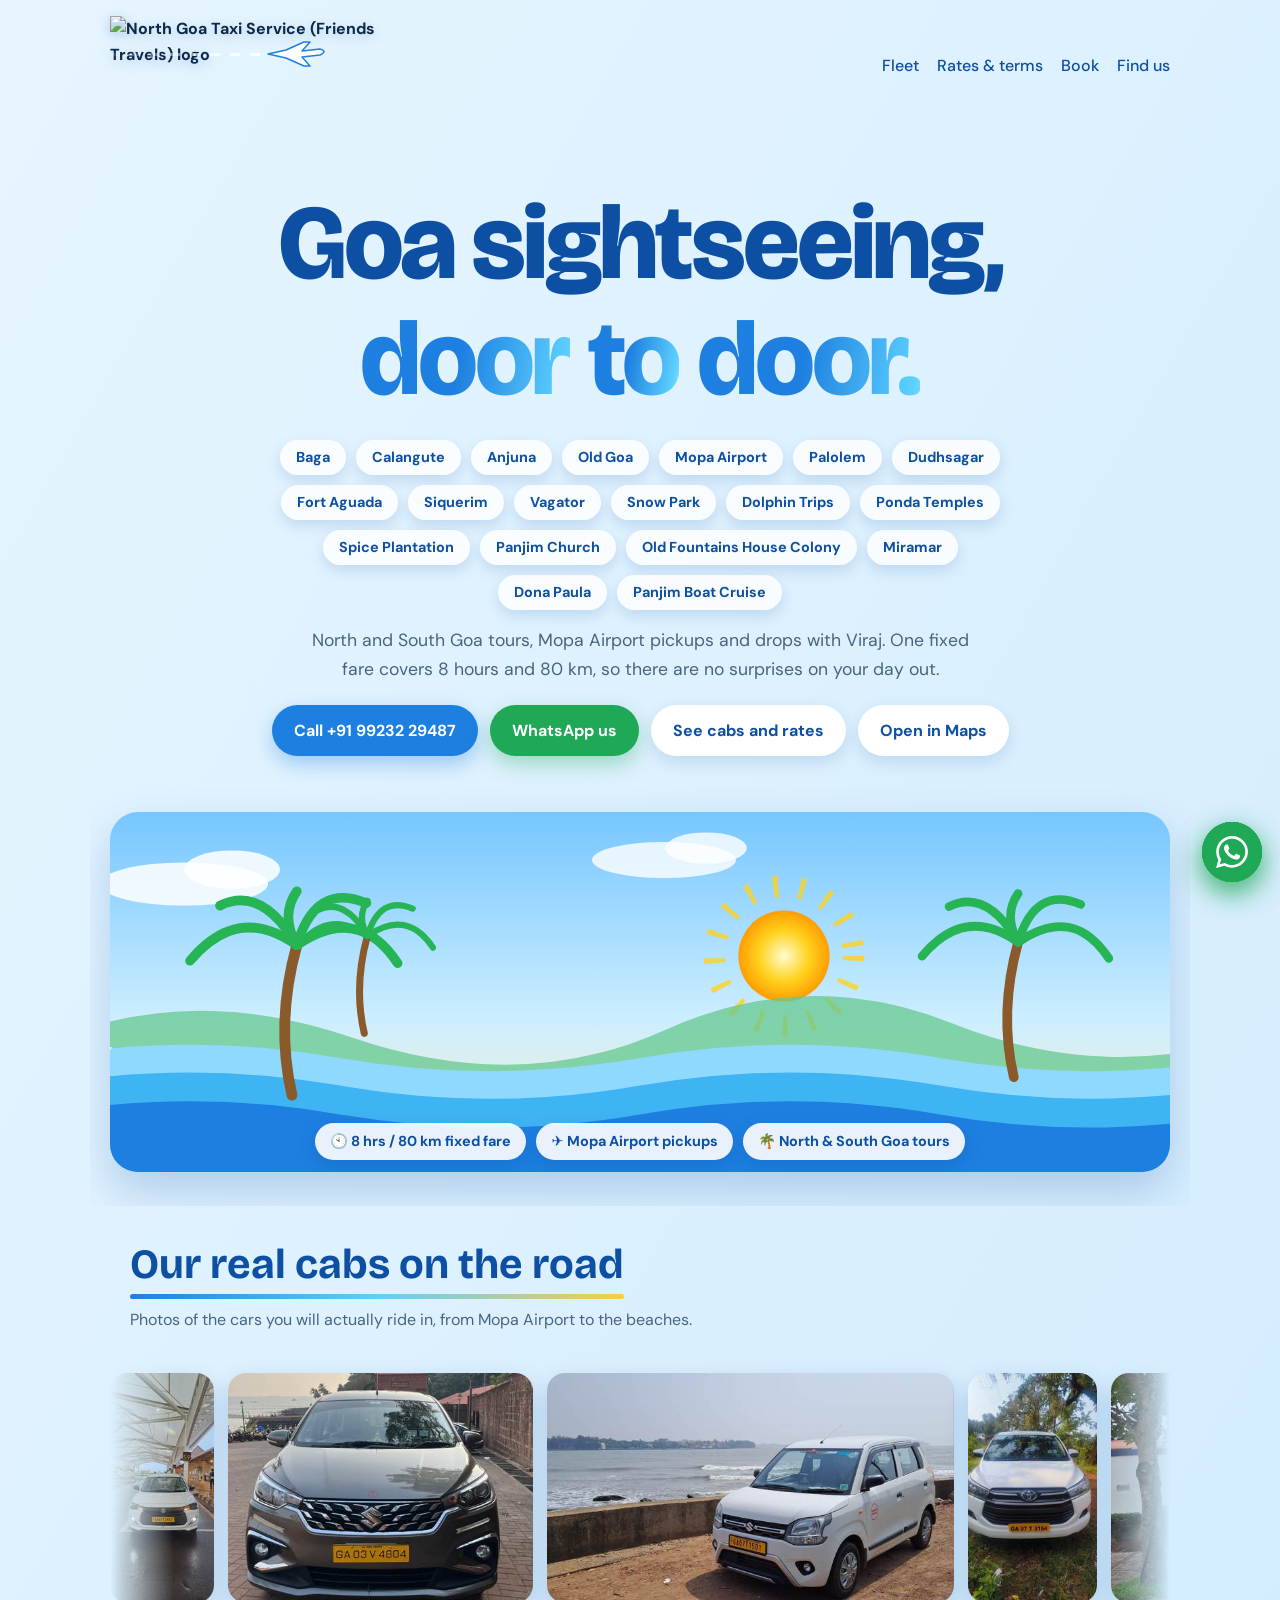
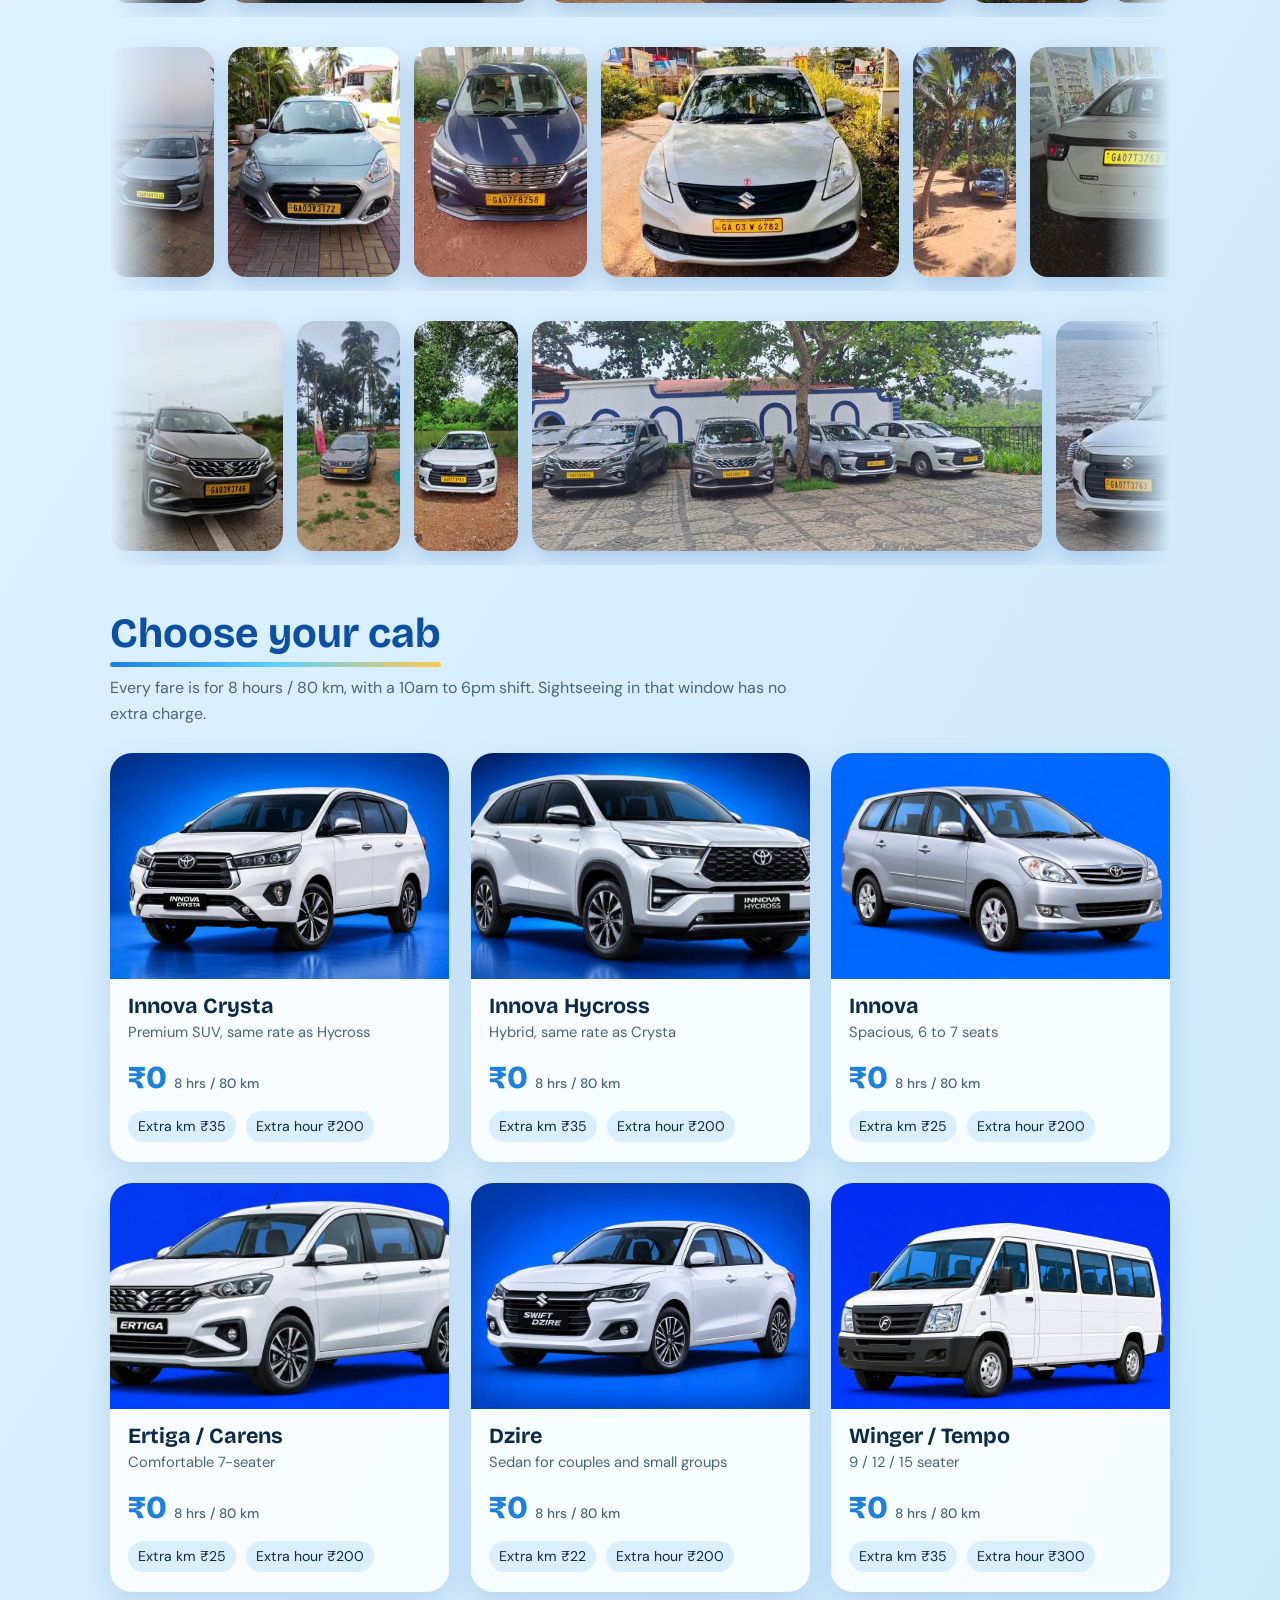
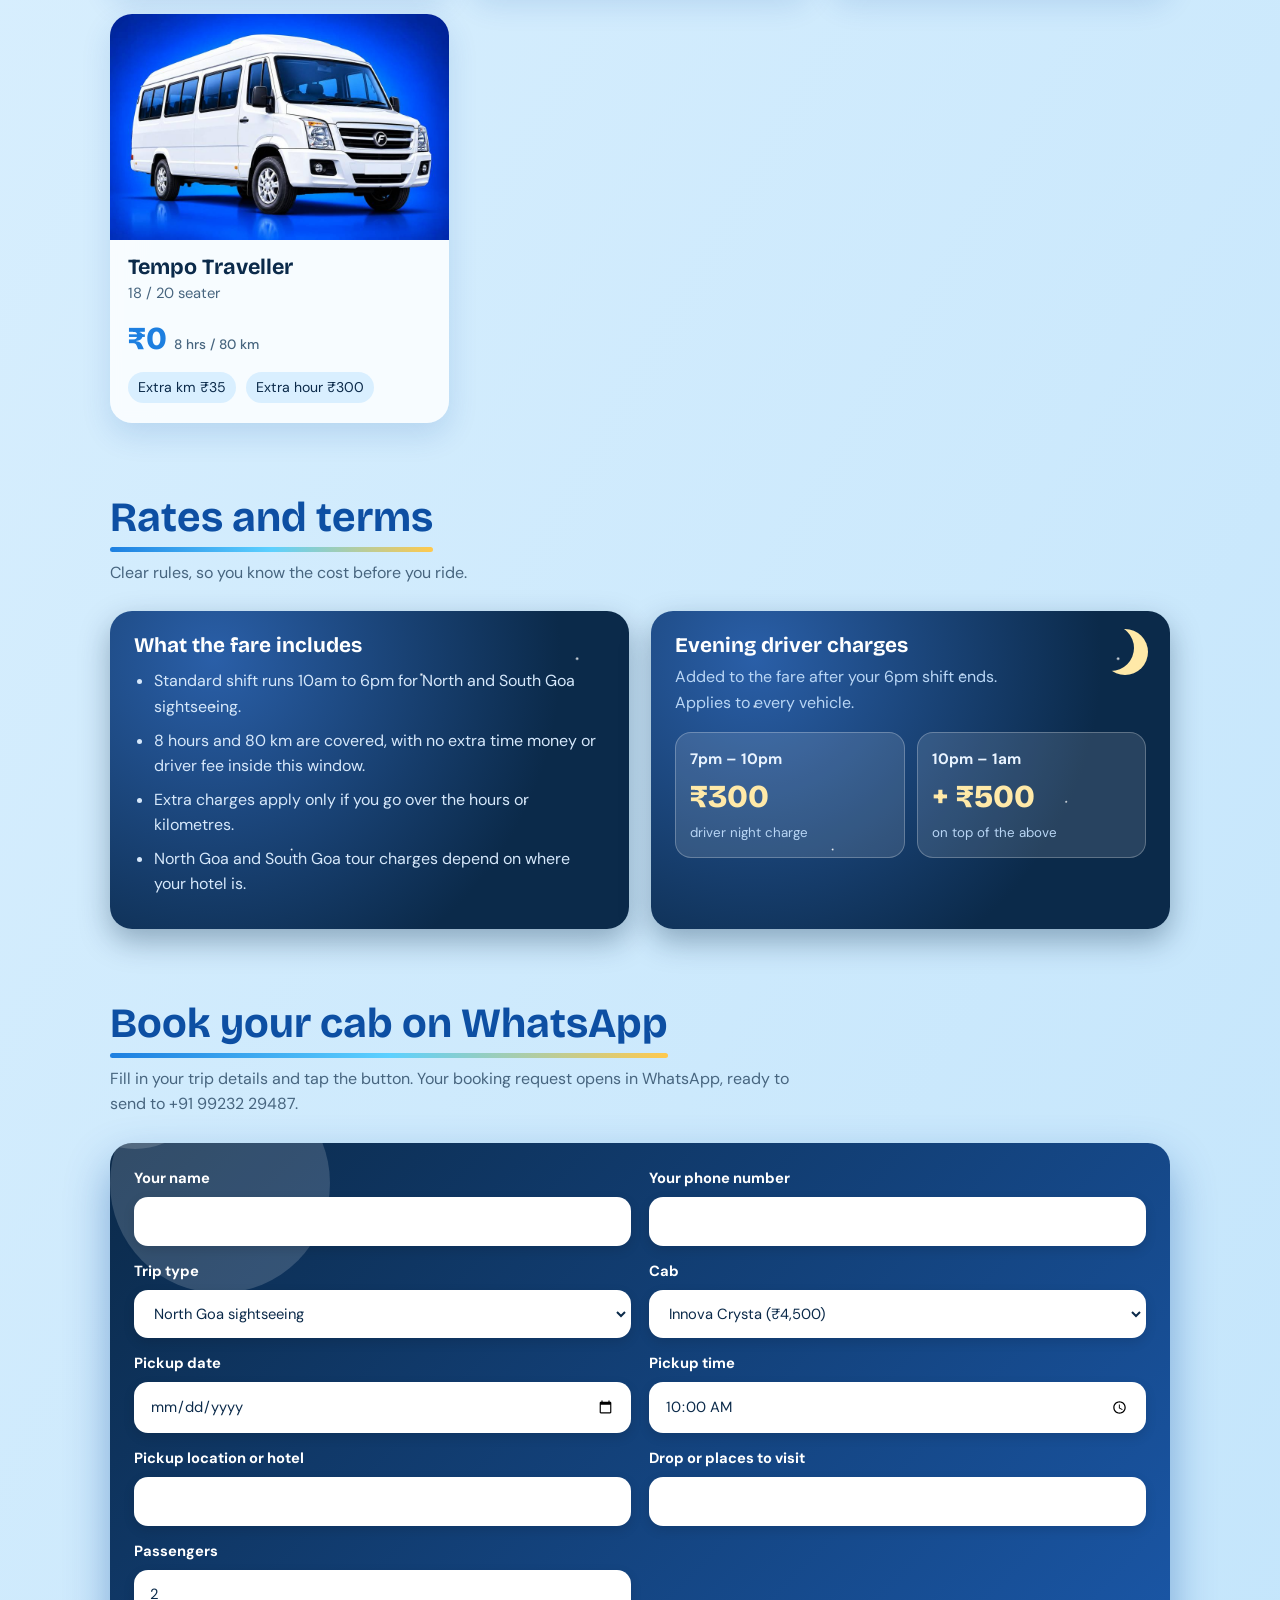
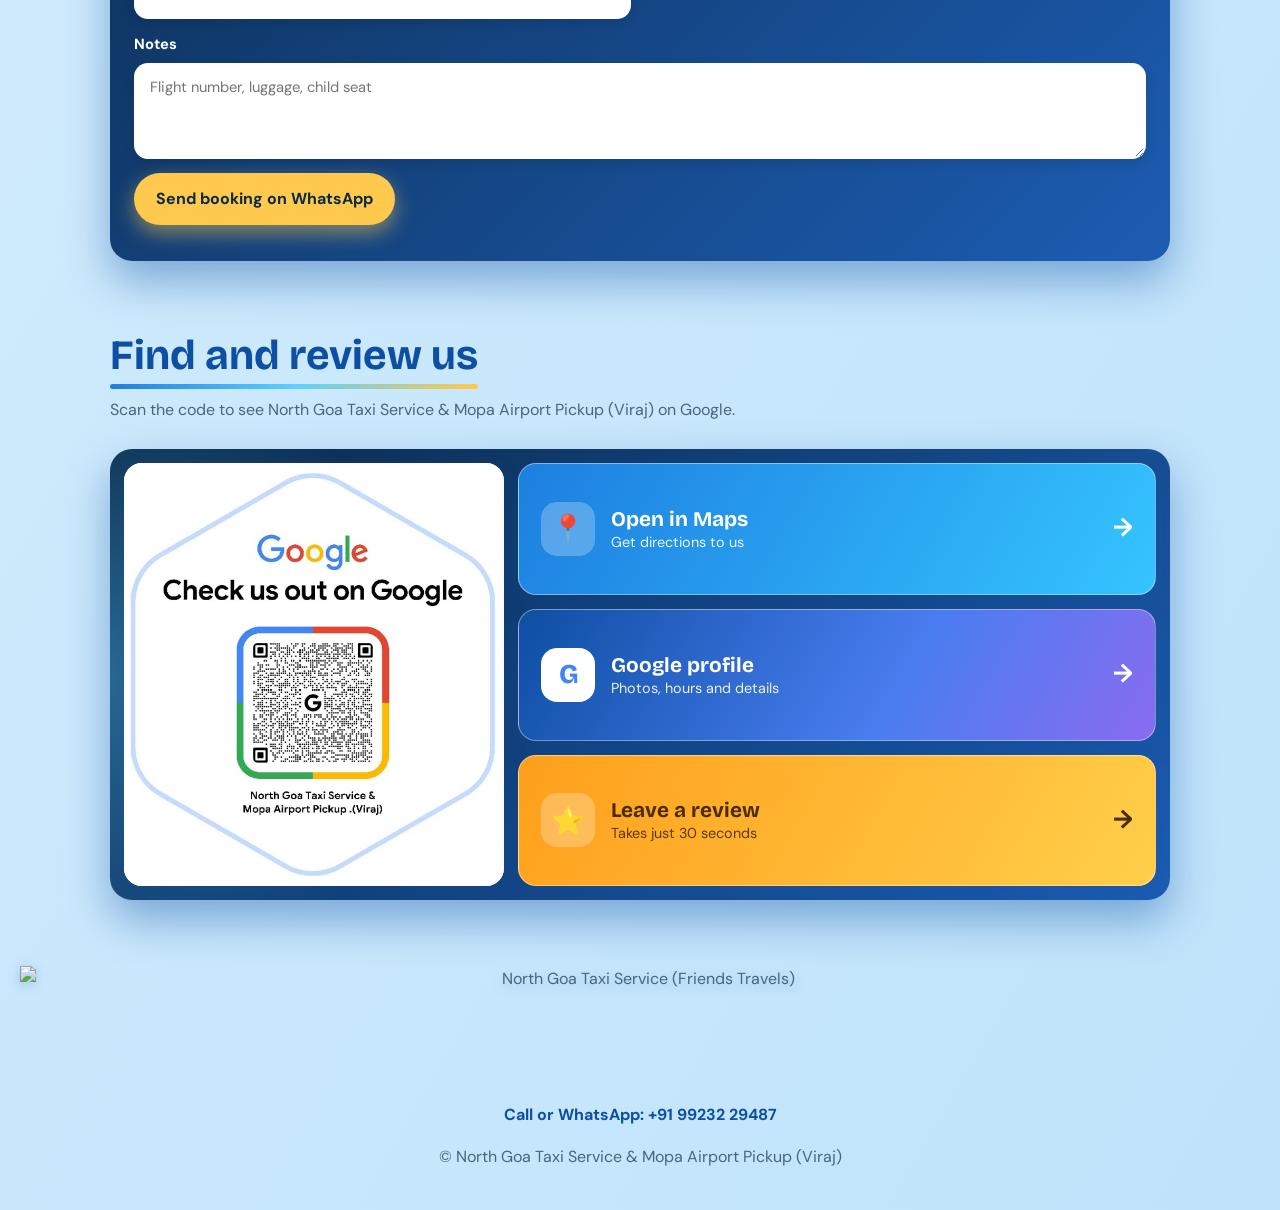
==== commit 86677e46: "Remove centre hero logo" ====
--- a/index.html
+++ b/index.html
@@ -4,7 +4,7 @@
 <link rel="stylesheet" href="style.css"></head><body>
 <div class="clouds" aria-hidden="true"><i class="cloud" style="top:8%;animation-duration:60s"></i><i class="cloud" style="top:35%;animation-duration:85s;animation-delay:-30s;transform:scale(.7)"></i><i class="cloud" style="top:70%;animation-duration:70s;animation-delay:-50s;transform:scale(1.2)"></i></div>
 <header class="wrap"><nav><span class="logo"><img id="navlogo" src="North%20Goa%20Taxi%20Service%20Logo.png" alt="North Goa Taxi Service (Friends Travels) logo"></span><div><a href="#fleet">Fleet</a><a href="#terms">Rates &amp; terms</a><a href="#book">Book</a><a href="#find">Find us</a></div></nav>
-<div class="hero"><div><img id="herologo" class="hlogo" src="./img-01.png" style="width:min(560px,90%)" alt="North Goa Taxi Service (Friends Travels) logo"><h1 class="big"><span style="--i:0">Goa</span> <span style="--i:1">sightseeing,</span><br><span class="shine" style="--i:2">door</span> <span class="shine" style="--i:3">to</span> <span class="shine" style="--i:4">door.</span></h1><div class="chips" aria-hidden="true"><span>Baga</span><span>Calangute</span><span>Anjuna</span><span>Old Goa</span><span>Mopa Airport</span><span>Palolem</span><span>Dudhsagar</span><span>Fort Aguada</span><span>Siquerim</span><span>Vagator</span><span>Snow Park</span><span>Dolphin Trips</span><span>Ponda Temples</span><span>Spice Plantation</span><span>Panjim Church</span><span>Old Fountains House Colony</span><span>Miramar</span><span>Dona Paula</span><span>Panjim Boat Cruise</span></div><p>North and South Goa tours, Mopa Airport pickups and drops with Viraj. One fixed fare covers 8 hours and 80 km, so there are no surprises on your day out.</p>
+<div class="hero"><div><h1 class="big"><span style="--i:0">Goa</span> <span style="--i:1">sightseeing,</span><br><span class="shine" style="--i:2">door</span> <span class="shine" style="--i:3">to</span> <span class="shine" style="--i:4">door.</span></h1><div class="chips" aria-hidden="true"><span>Baga</span><span>Calangute</span><span>Anjuna</span><span>Old Goa</span><span>Mopa Airport</span><span>Palolem</span><span>Dudhsagar</span><span>Fort Aguada</span><span>Siquerim</span><span>Vagator</span><span>Snow Park</span><span>Dolphin Trips</span><span>Ponda Temples</span><span>Spice Plantation</span><span>Panjim Church</span><span>Old Fountains House Colony</span><span>Miramar</span><span>Dona Paula</span><span>Panjim Boat Cruise</span></div><p>North and South Goa tours, Mopa Airport pickups and drops with Viraj. One fixed fare covers 8 hours and 80 km, so there are no surprises on your day out.</p>
 <div class="btns"><a class="btn" href="tel:+919923229487">Call +91 99232 29487</a><a class="btn wa" href="https://wa.me/919923229487" target="_blank" rel="noopener">WhatsApp us</a><a class="btn alt" href="#fleet">See cabs and rates</a><a class="btn alt" href="https://maps.app.goo.gl/NjSpEErL8vjgjxRJ7?g_st=aw" target="_blank" rel="noopener">Open in Maps</a></div></div>
 </div><div class="fly" aria-hidden="true"><div class="plane"><i class="trail"></i><svg width="64" height="28" viewBox="0 0 64 28"><path d="M2 14 L20 10 L38 2 L44 2 L36 11 L54 9 Q62 11 54 15 L36 17 L44 26 L38 26 L20 18Z" fill="#fff" stroke="#1d7fe0" stroke-width="1.5" stroke-linejoin="round"/></svg></div></div><div id="prog" aria-hidden="true"></div><a class="fab" href="https://wa.me/919923229487?text=Hi%2C%20I%20want%20to%20book%20a%20cab%20in%20Goa" target="_blank" rel="noopener" aria-label="Chat on WhatsApp"><svg width="32" height="32" viewBox="0 0 24 24" fill="#fff" aria-hidden="true"><path d="M17.472 14.382c-.297-.149-1.758-.867-2.03-.967-.273-.099-.471-.148-.67.15-.197.297-.767.966-.94 1.164-.173.199-.347.223-.644.075-.297-.15-1.255-.463-2.39-1.475-.883-.788-1.48-1.761-1.653-2.059-.173-.297-.018-.458.13-.606.134-.133.298-.347.446-.52.149-.174.198-.298.298-.497.099-.198.05-.371-.025-.52-.075-.149-.669-1.612-.916-2.207-.242-.579-.487-.5-.669-.51-.173-.008-.371-.01-.57-.01-.198 0-.52.074-.792.372-.272.297-1.04 1.016-1.04 2.479 0 1.462 1.065 2.875 1.213 3.074.149.198 2.096 3.2 5.077 4.487.709.306 1.262.489 1.694.625.712.227 1.36.195 1.871.118.571-.085 1.758-.719 2.006-1.413.248-.694.248-1.289.173-1.413-.074-.124-.272-.198-.57-.347m-5.421 7.403h-.004a9.87 9.87 0 01-5.031-1.378l-.361-.214-3.741.982.998-3.648-.235-.374a9.86 9.86 0 01-1.51-5.26c.001-5.45 4.436-9.884 9.888-9.884 2.64 0 5.122 1.03 6.988 2.898a9.825 9.825 0 012.893 6.994c-.003 5.45-4.437 9.884-9.885 9.884m8.413-18.297A11.815 11.815 0 0012.05 0C5.495 0 .16 5.335.157 11.892c0 2.096.547 4.142 1.588 5.945L.057 24l6.305-1.654a11.882 11.882 0 005.683 1.448h.005c6.554 0 11.89-5.335 11.893-11.893a11.821 11.821 0 00-3.48-8.413z"/></svg></a><div class="scene" aria-hidden="true"><svg viewBox="0 0 1000 300" preserveAspectRatio="xMidYMax slice"><defs><radialGradient id="sg"><stop offset="0" stop-color="#fffbd0"/><stop offset=".55" stop-color="#ffd21f"/><stop offset="1" stop-color="#ff9d00"/></radialGradient></defs><g class="cl"><ellipse cx="120" cy="60" rx="70" ry="18" fill="#fff" opacity=".85"/><ellipse cx="160" cy="48" rx="40" ry="16" fill="#fff" opacity=".85"/></g><g class="cl c2"><ellipse cx="520" cy="40" rx="60" ry="15" fill="#fff" opacity=".8"/><ellipse cx="555" cy="30" rx="34" ry="13" fill="#fff" opacity=".8"/></g><g class="sunrise"><g class="rays"><circle cx="620" cy="120" r="58" fill="none" stroke="#ffd21f" stroke-width="18" stroke-dasharray="4 18" opacity=".8"/></g><circle class="sun" cx="620" cy="120" r="38" fill="url(#sg)"/></g><path d="M0 195 Q120 140 260 188 T520 182 T760 176 T1000 190 V230 H0Z" fill="#66c98f" opacity=".75"/><g class="gull" style="animation-delay:-2s"><path d="M0 0 Q9 -10 18 0 Q27 -10 36 0" stroke="#fff" stroke-width="3" fill="none" stroke-linecap="round"/></g><g class="gull g2"><path d="M0 0 Q9 -10 18 0 Q27 -10 36 0" stroke="#fff" stroke-width="3" fill="none" stroke-linecap="round"/></g><path class="wv1" d="M0 205 Q125 183 250 205 T500 205 T750 205 T1000 205 T1250 205 T1500 205 T1750 205 T2000 205 V320 H0Z" fill="#8fd9ff"/><g transform="translate(0,196) scale(1)"><g class="boat" style="animation-delay:-0s"><g class="bob"><path d="M0 0 H60 L50 14 H10Z" fill="#fff"/><path d="M30 -4 V-52 L6 -4Z" fill="#fff"/><path d="M34 -4 V-40 L54 -4Z" fill="#ffc94d"/></g></g></g><g transform="translate(0,214) scale(0.7)"><g class="boat" style="animation-delay:-25s"><g class="bob"><path d="M0 0 H60 L50 14 H10Z" fill="#fff"/><path d="M30 -4 V-52 L6 -4Z" fill="#fff"/><path d="M34 -4 V-40 L54 -4Z" fill="#ffc94d"/></g></g></g><path class="wv2" d="M0 228 Q125 206 250 228 T500 228 T750 228 T1000 228 T1250 228 T1500 228 T1750 228 T2000 228 V320 H0Z" fill="#3fb4f2"/><path class="wv3" d="M0 252 Q125 230 250 252 T500 252 T750 252 T1000 252 T1250 252 T1500 252 T1750 252 T2000 252 V320 H0Z" fill="#1d7fe0"/><g transform="translate(210,236)"><g class="sway"><path d="M0 0 Q-14 -60 4 -125" stroke="#8a5a2b" stroke-width="9" fill="none" stroke-linecap="round"/><g stroke="#27b455" stroke-width="8" fill="none" stroke-linecap="round"><path d="M4 -125 Q-45 -160 -85 -112"/><path d="M4 -125 Q-25 -175 -60 -158"/><path d="M4 -125 Q20 -178 62 -160"/><path d="M4 -125 Q55 -160 88 -110"/><path d="M4 -125 Q-10 -150 4 -170"/></g></g></g><g transform="translate(300,244) scale(.65)"><g class="sway s2"><path d="M0 0 Q-14 -60 4 -125" stroke="#8a5a2b" stroke-width="9" fill="none" stroke-linecap="round"/><g stroke="#27b455" stroke-width="8" fill="none" stroke-linecap="round"><path d="M4 -125 Q-45 -160 -85 -112"/><path d="M4 -125 Q-25 -175 -60 -158"/><path d="M4 -125 Q20 -178 62 -160"/><path d="M4 -125 Q55 -160 88 -110"/><path d="M4 -125 Q-10 -150 4 -170"/></g></g></g><g transform="translate(820,238) scale(.9)"><g class="sway s3"><path d="M0 0 Q-14 -60 4 -125" stroke="#8a5a2b" stroke-width="9" fill="none" stroke-linecap="round"/><g stroke="#27b455" stroke-width="8" fill="none" stroke-linecap="round"><path d="M4 -125 Q-45 -160 -85 -112"/><path d="M4 -125 Q-25 -175 -60 -158"/><path d="M4 -125 Q20 -178 62 -160"/><path d="M4 -125 Q55 -160 88 -110"/><path d="M4 -125 Q-10 -150 4 -170"/></g></g></g></svg><div class="sc-badges"><span>🕙 8 hrs / 80 km fixed fare</span><span>✈️ Mopa Airport pickups</span><span>🌴 North &amp; South Goa tours</span></div></div></header>
 <main class="wrap">
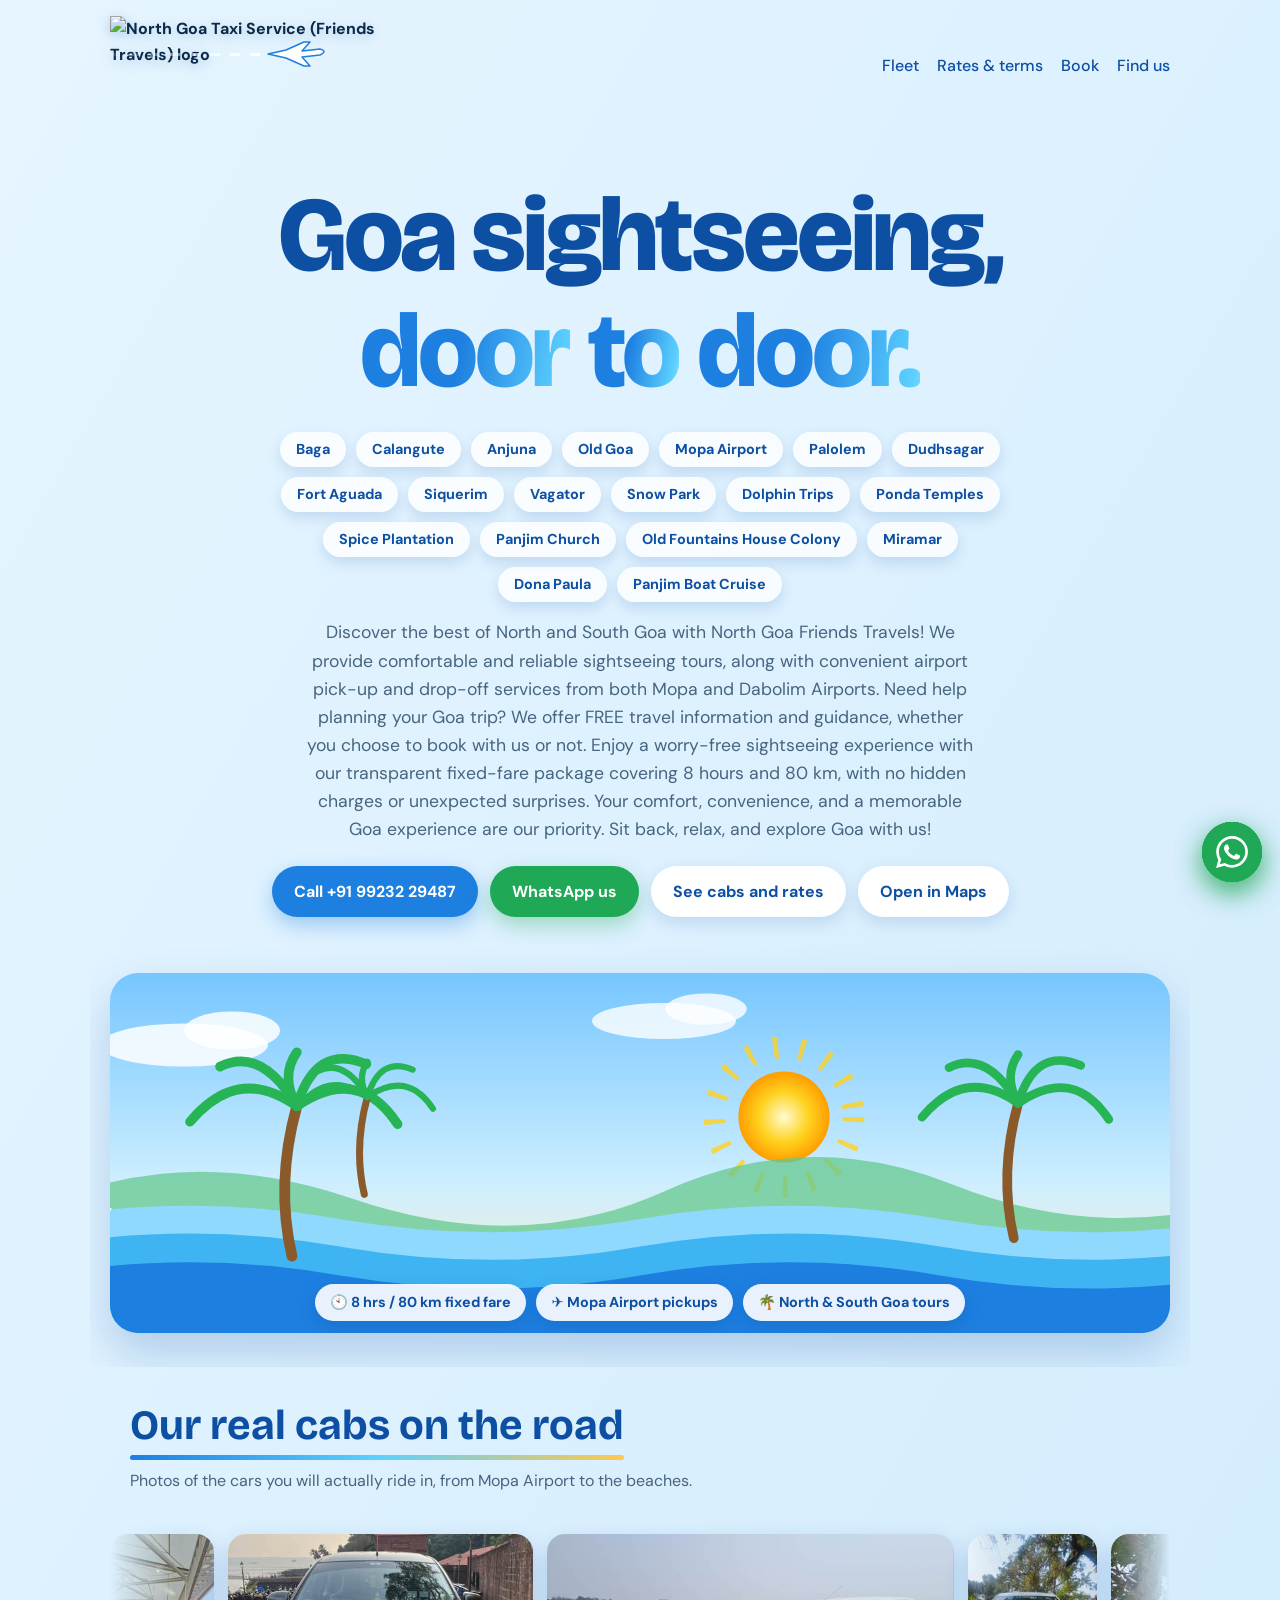
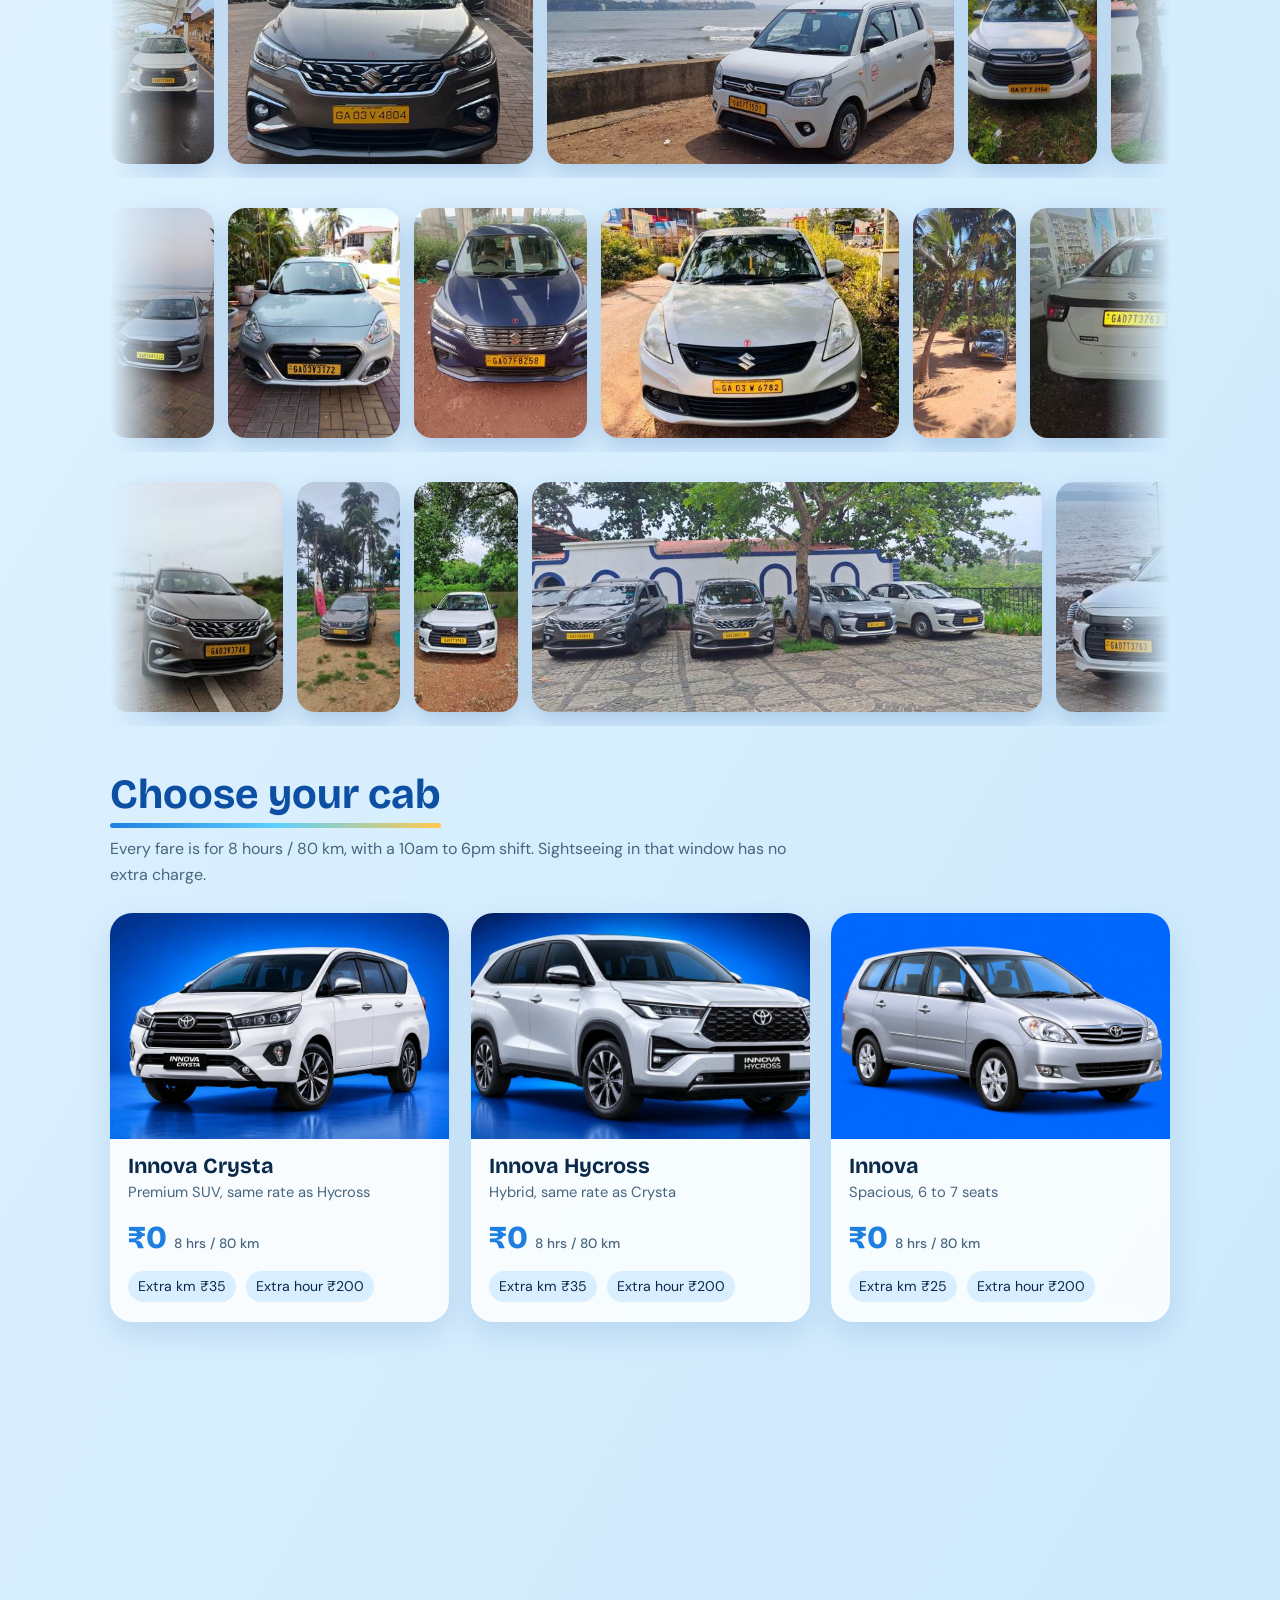
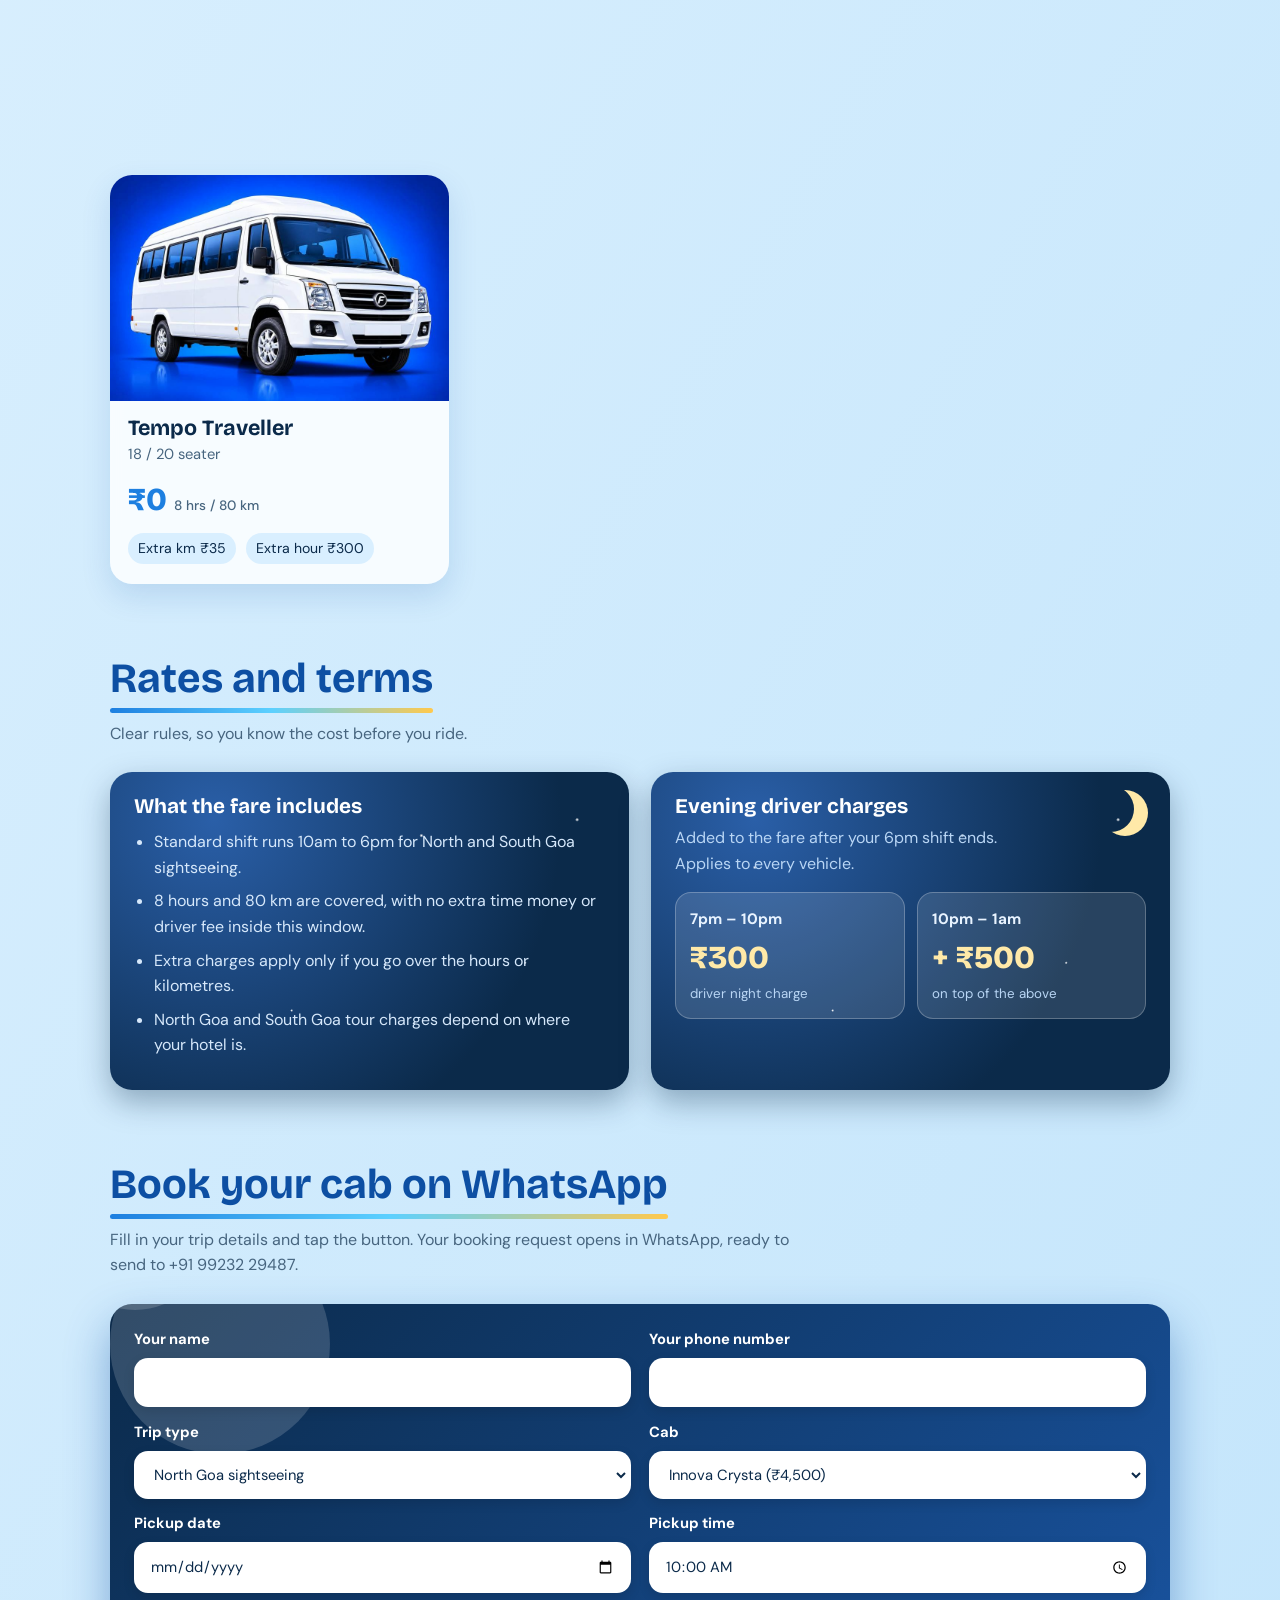
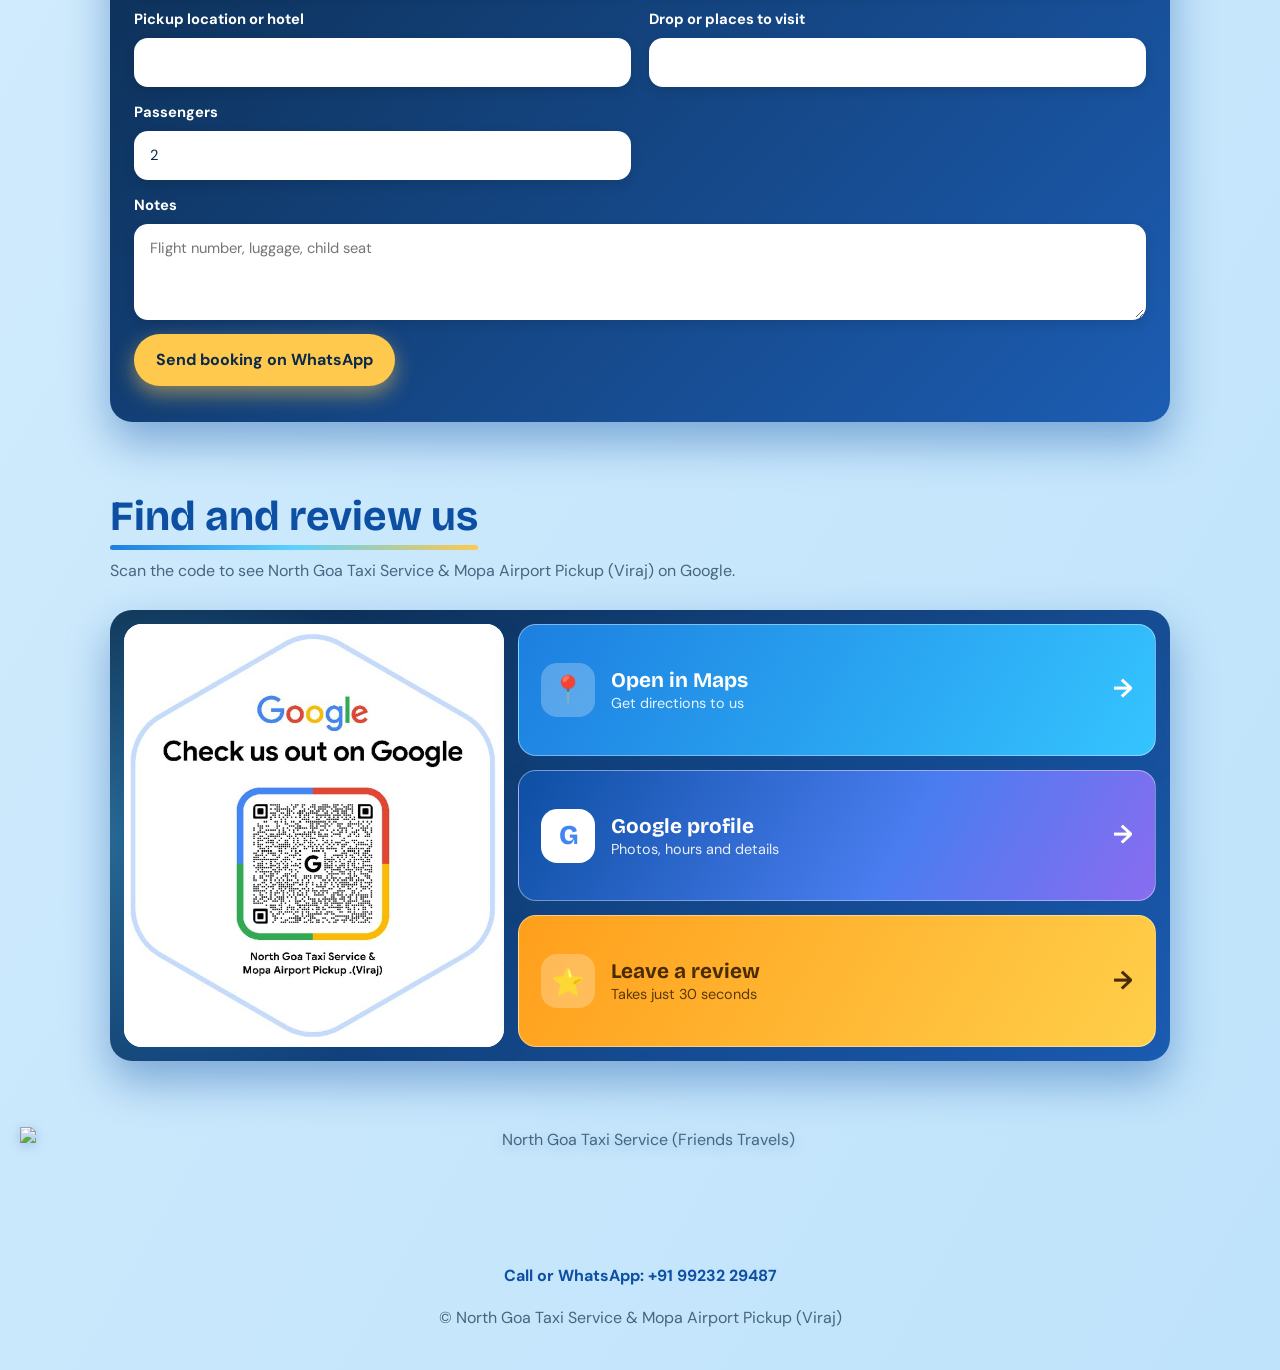
==== commit 9acb5985: "Update index.html" ====
--- a/index.html
+++ b/index.html
@@ -4,7 +4,7 @@
 <link rel="stylesheet" href="style.css"></head><body>
 <div class="clouds" aria-hidden="true"><i class="cloud" style="top:8%;animation-duration:60s"></i><i class="cloud" style="top:35%;animation-duration:85s;animation-delay:-30s;transform:scale(.7)"></i><i class="cloud" style="top:70%;animation-duration:70s;animation-delay:-50s;transform:scale(1.2)"></i></div>
 <header class="wrap"><nav><span class="logo"><img id="navlogo" src="North%20Goa%20Taxi%20Service%20Logo.png" alt="North Goa Taxi Service (Friends Travels) logo"></span><div><a href="#fleet">Fleet</a><a href="#terms">Rates &amp; terms</a><a href="#book">Book</a><a href="#find">Find us</a></div></nav>
-<div class="hero"><div><h1 class="big"><span style="--i:0">Goa</span> <span style="--i:1">sightseeing,</span><br><span class="shine" style="--i:2">door</span> <span class="shine" style="--i:3">to</span> <span class="shine" style="--i:4">door.</span></h1><div class="chips" aria-hidden="true"><span>Baga</span><span>Calangute</span><span>Anjuna</span><span>Old Goa</span><span>Mopa Airport</span><span>Palolem</span><span>Dudhsagar</span><span>Fort Aguada</span><span>Siquerim</span><span>Vagator</span><span>Snow Park</span><span>Dolphin Trips</span><span>Ponda Temples</span><span>Spice Plantation</span><span>Panjim Church</span><span>Old Fountains House Colony</span><span>Miramar</span><span>Dona Paula</span><span>Panjim Boat Cruise</span></div><p>North and South Goa tours, Mopa Airport pickups and drops with Viraj. One fixed fare covers 8 hours and 80 km, so there are no surprises on your day out.</p>
+<div class="hero"><div><h1 class="big"><span style="--i:0">Goa</span> <span style="--i:1">sightseeing,</span><br><span class="shine" style="--i:2">door</span> <span class="shine" style="--i:3">to</span> <span class="shine" style="--i:4">door.</span></h1><div class="chips" aria-hidden="true"><span>Baga</span><span>Calangute</span><span>Anjuna</span><span>Old Goa</span><span>Mopa Airport</span><span>Palolem</span><span>Dudhsagar</span><span>Fort Aguada</span><span>Siquerim</span><span>Vagator</span><span>Snow Park</span><span>Dolphin Trips</span><span>Ponda Temples</span><span>Spice Plantation</span><span>Panjim Church</span><span>Old Fountains House Colony</span><span>Miramar</span><span>Dona Paula</span><span>Panjim Boat Cruise</span></div><p>Discover the best of North and South Goa with North Goa Friends Travels! We provide comfortable and reliable sightseeing tours, along with convenient airport pick-up and drop-off services from both Mopa and Dabolim Airports. Need help planning your Goa trip? We offer FREE travel information and guidance, whether you choose to book with us or not. Enjoy a worry-free sightseeing experience with our transparent fixed-fare package covering 8 hours and 80 km, with no hidden charges or unexpected surprises. Your comfort, convenience, and a memorable Goa experience are our priority. Sit back, relax, and explore Goa with us!</p>
 <div class="btns"><a class="btn" href="tel:+919923229487">Call +91 99232 29487</a><a class="btn wa" href="https://wa.me/919923229487" target="_blank" rel="noopener">WhatsApp us</a><a class="btn alt" href="#fleet">See cabs and rates</a><a class="btn alt" href="https://maps.app.goo.gl/NjSpEErL8vjgjxRJ7?g_st=aw" target="_blank" rel="noopener">Open in Maps</a></div></div>
 </div><div class="fly" aria-hidden="true"><div class="plane"><i class="trail"></i><svg width="64" height="28" viewBox="0 0 64 28"><path d="M2 14 L20 10 L38 2 L44 2 L36 11 L54 9 Q62 11 54 15 L36 17 L44 26 L38 26 L20 18Z" fill="#fff" stroke="#1d7fe0" stroke-width="1.5" stroke-linejoin="round"/></svg></div></div><div id="prog" aria-hidden="true"></div><a class="fab" href="https://wa.me/919923229487?text=Hi%2C%20I%20want%20to%20book%20a%20cab%20in%20Goa" target="_blank" rel="noopener" aria-label="Chat on WhatsApp"><svg width="32" height="32" viewBox="0 0 24 24" fill="#fff" aria-hidden="true"><path d="M17.472 14.382c-.297-.149-1.758-.867-2.03-.967-.273-.099-.471-.148-.67.15-.197.297-.767.966-.94 1.164-.173.199-.347.223-.644.075-.297-.15-1.255-.463-2.39-1.475-.883-.788-1.48-1.761-1.653-2.059-.173-.297-.018-.458.13-.606.134-.133.298-.347.446-.52.149-.174.198-.298.298-.497.099-.198.05-.371-.025-.52-.075-.149-.669-1.612-.916-2.207-.242-.579-.487-.5-.669-.51-.173-.008-.371-.01-.57-.01-.198 0-.52.074-.792.372-.272.297-1.04 1.016-1.04 2.479 0 1.462 1.065 2.875 1.213 3.074.149.198 2.096 3.2 5.077 4.487.709.306 1.262.489 1.694.625.712.227 1.36.195 1.871.118.571-.085 1.758-.719 2.006-1.413.248-.694.248-1.289.173-1.413-.074-.124-.272-.198-.57-.347m-5.421 7.403h-.004a9.87 9.87 0 01-5.031-1.378l-.361-.214-3.741.982.998-3.648-.235-.374a9.86 9.86 0 01-1.51-5.26c.001-5.45 4.436-9.884 9.888-9.884 2.64 0 5.122 1.03 6.988 2.898a9.825 9.825 0 012.893 6.994c-.003 5.45-4.437 9.884-9.885 9.884m8.413-18.297A11.815 11.815 0 0012.05 0C5.495 0 .16 5.335.157 11.892c0 2.096.547 4.142 1.588 5.945L.057 24l6.305-1.654a11.882 11.882 0 005.683 1.448h.005c6.554 0 11.89-5.335 11.893-11.893a11.821 11.821 0 00-3.48-8.413z"/></svg></a><div class="scene" aria-hidden="true"><svg viewBox="0 0 1000 300" preserveAspectRatio="xMidYMax slice"><defs><radialGradient id="sg"><stop offset="0" stop-color="#fffbd0"/><stop offset=".55" stop-color="#ffd21f"/><stop offset="1" stop-color="#ff9d00"/></radialGradient></defs><g class="cl"><ellipse cx="120" cy="60" rx="70" ry="18" fill="#fff" opacity=".85"/><ellipse cx="160" cy="48" rx="40" ry="16" fill="#fff" opacity=".85"/></g><g class="cl c2"><ellipse cx="520" cy="40" rx="60" ry="15" fill="#fff" opacity=".8"/><ellipse cx="555" cy="30" rx="34" ry="13" fill="#fff" opacity=".8"/></g><g class="sunrise"><g class="rays"><circle cx="620" cy="120" r="58" fill="none" stroke="#ffd21f" stroke-width="18" stroke-dasharray="4 18" opacity=".8"/></g><circle class="sun" cx="620" cy="120" r="38" fill="url(#sg)"/></g><path d="M0 195 Q120 140 260 188 T520 182 T760 176 T1000 190 V230 H0Z" fill="#66c98f" opacity=".75"/><g class="gull" style="animation-delay:-2s"><path d="M0 0 Q9 -10 18 0 Q27 -10 36 0" stroke="#fff" stroke-width="3" fill="none" stroke-linecap="round"/></g><g class="gull g2"><path d="M0 0 Q9 -10 18 0 Q27 -10 36 0" stroke="#fff" stroke-width="3" fill="none" stroke-linecap="round"/></g><path class="wv1" d="M0 205 Q125 183 250 205 T500 205 T750 205 T1000 205 T1250 205 T1500 205 T1750 205 T2000 205 V320 H0Z" fill="#8fd9ff"/><g transform="translate(0,196) scale(1)"><g class="boat" style="animation-delay:-0s"><g class="bob"><path d="M0 0 H60 L50 14 H10Z" fill="#fff"/><path d="M30 -4 V-52 L6 -4Z" fill="#fff"/><path d="M34 -4 V-40 L54 -4Z" fill="#ffc94d"/></g></g></g><g transform="translate(0,214) scale(0.7)"><g class="boat" style="animation-delay:-25s"><g class="bob"><path d="M0 0 H60 L50 14 H10Z" fill="#fff"/><path d="M30 -4 V-52 L6 -4Z" fill="#fff"/><path d="M34 -4 V-40 L54 -4Z" fill="#ffc94d"/></g></g></g><path class="wv2" d="M0 228 Q125 206 250 228 T500 228 T750 228 T1000 228 T1250 228 T1500 228 T1750 228 T2000 228 V320 H0Z" fill="#3fb4f2"/><path class="wv3" d="M0 252 Q125 230 250 252 T500 252 T750 252 T1000 252 T1250 252 T1500 252 T1750 252 T2000 252 V320 H0Z" fill="#1d7fe0"/><g transform="translate(210,236)"><g class="sway"><path d="M0 0 Q-14 -60 4 -125" stroke="#8a5a2b" stroke-width="9" fill="none" stroke-linecap="round"/><g stroke="#27b455" stroke-width="8" fill="none" stroke-linecap="round"><path d="M4 -125 Q-45 -160 -85 -112"/><path d="M4 -125 Q-25 -175 -60 -158"/><path d="M4 -125 Q20 -178 62 -160"/><path d="M4 -125 Q55 -160 88 -110"/><path d="M4 -125 Q-10 -150 4 -170"/></g></g></g><g transform="translate(300,244) scale(.65)"><g class="sway s2"><path d="M0 0 Q-14 -60 4 -125" stroke="#8a5a2b" stroke-width="9" fill="none" stroke-linecap="round"/><g stroke="#27b455" stroke-width="8" fill="none" stroke-linecap="round"><path d="M4 -125 Q-45 -160 -85 -112"/><path d="M4 -125 Q-25 -175 -60 -158"/><path d="M4 -125 Q20 -178 62 -160"/><path d="M4 -125 Q55 -160 88 -110"/><path d="M4 -125 Q-10 -150 4 -170"/></g></g></g><g transform="translate(820,238) scale(.9)"><g class="sway s3"><path d="M0 0 Q-14 -60 4 -125" stroke="#8a5a2b" stroke-width="9" fill="none" stroke-linecap="round"/><g stroke="#27b455" stroke-width="8" fill="none" stroke-linecap="round"><path d="M4 -125 Q-45 -160 -85 -112"/><path d="M4 -125 Q-25 -175 -60 -158"/><path d="M4 -125 Q20 -178 62 -160"/><path d="M4 -125 Q55 -160 88 -110"/><path d="M4 -125 Q-10 -150 4 -170"/></g></g></g></svg><div class="sc-badges"><span>🕙 8 hrs / 80 km fixed fare</span><span>✈️ Mopa Airport pickups</span><span>🌴 North &amp; South Goa tours</span></div></div></header>
 <main class="wrap">
@@ -24,4 +24,4 @@
 <section id="book"><h2>Book your cab on WhatsApp</h2><p class="sub">Fill in your trip details and tap the button. Your booking request opens in WhatsApp, ready to send to +91 99232 29487.</p><div class="panel space"><form id="bk" class="bk" novalidate><label>Your name<input name="name" required autocomplete="name"></label><label>Your phone number<input name="phone" type="tel" required autocomplete="tel"></label><label>Trip type<select name="trip"><option>North Goa sightseeing</option><option>South Goa sightseeing</option><option>Mopa Airport pickup</option><option>Mopa Airport drop</option><option>Other trip</option></select></label><label>Cab<select name="cab"><option>Innova Crysta (₹4,500)</option><option>Innova Hycross (₹4,500)</option><option>Innova (₹3,000)</option><option>Ertiga / Carens (₹3,000)</option><option>Dzire (₹2,500)</option><option>Winger / Tempo 9-15 seater (₹4,000)</option><option>Tempo Traveller 18/20 seater (₹5,000)</option></select></label><label>Pickup date<input name="date" type="date" required></label><label>Pickup time<input name="time" type="time" value="10:00" required></label><label>Pickup location or hotel<input name="pickup" required></label><label>Drop or places to visit<input name="drop"></label><label>Passengers<input name="pax" type="number" min="1" max="20" value="2"></label><label class="full">Notes<textarea name="notes" rows="3" placeholder="Flight number, luggage, child seat"></textarea></label><div class="full"><button class="btn wa" type="submit" style="border:0;cursor:pointer;font:inherit;font-weight:700">Send booking on WhatsApp</button><p id="bkmsg" class="sub" style="margin:12px 0 0" role="status"></p></div></form></div></section><section id="find"><h2>Find and review us</h2><p class="sub">Scan the code to see North Goa Taxi Service &amp; Mopa Airport Pickup (Viraj) on Google.</p>
 <div class="panel fbox space"><div class="fqr"><img src="img-27.jpg" alt="Scan to open North Goa Taxi Service on Google"></div><div class="fbtns"><a class="fb f1" href="https://maps.app.goo.gl/NjSpEErL8vjgjxRJ7?g_st=aw" target="_blank" rel="noopener"><i class="fi">📍</i><span><b>Open in Maps</b><small>Get directions to us</small></span><em>→</em></a><a class="fb f2" href="https://share.google/dq5ecX4HPVGC8UwfH" target="_blank" rel="noopener"><i class="fi fg">G</i><span><b>Google profile</b><small>Photos, hours and details</small></span><em>→</em></a><a class="fb f3" href="https://g.page/r/CS9bcZEDIR7YEBM/review" target="_blank" rel="noopener"><i class="fi">⭐</i><span><b>Leave a review</b><small>Takes just 30 seconds</small></span><em>→</em></a></div></div></section>
 </main><a class="fab" href="https://wa.me/919923229487" target="_blank" rel="noopener" aria-label="Chat on WhatsApp"><svg width="32" height="32" viewBox="0 0 24 24" fill="#fff" aria-hidden="true" style="position:relative;z-index:2;display:block"><path d="M17.472 14.382c-.297-.149-1.758-.867-2.03-.967-.273-.099-.471-.148-.67.15-.197.297-.767.966-.94 1.164-.173.199-.347.223-.644.075-.297-.15-1.255-.463-2.39-1.475-.883-.788-1.48-1.761-1.653-2.059-.173-.297-.018-.458.13-.606.134-.133.298-.347.446-.52.149-.174.198-.298.298-.497.099-.198.05-.371-.025-.52-.075-.149-.669-1.612-.916-2.207-.242-.579-.487-.5-.669-.51-.173-.008-.371-.01-.57-.01-.198 0-.52.074-.792.372-.272.297-1.04 1.016-1.04 2.479 0 1.462 1.065 2.875 1.213 3.074.149.198 2.096 3.2 5.077 4.487.709.306 1.262.489 1.694.625.712.227 1.36.195 1.871.118.571-.085 1.758-.719 2.006-1.413.248-.694.248-1.289.173-1.413-.074-.124-.272-.198-.57-.347m-5.421 7.403h-.004a9.87 9.87 0 01-5.031-1.378l-.361-.214-3.741.982.998-3.648-.235-.374a9.86 9.86 0 01-1.51-5.26c.001-5.45 4.436-9.884 9.888-9.884 2.64 0 5.122 1.03 6.988 2.898a9.825 9.825 0 012.893 6.994c-.003 5.45-4.437 9.884-9.885 9.884m8.413-18.297A11.815 11.815 0 0012.05 0C5.495 0 .16 5.335.157 11.892c0 2.096.547 4.142 1.588 5.945L.057 24l6.305-1.654a11.882 11.882 0 005.683 1.448h.005c6.554 0 11.89-5.335 11.893-11.893a11.821 11.821 0 00-3.48-8.413z"/></svg></a><footer><img class="flogo" id="footlogo" alt="North Goa Taxi Service (Friends Travels)"><p><a href="tel:+919923229487" style="color:var(--deep);font-weight:700;text-decoration:none">Call or WhatsApp: +91 99232 29487</a></p>© North Goa Taxi Service &amp; Mopa Airport Pickup (Viraj)</footer><script src="script.js"></script>
-</body></html>+</body></html>
--- a/style.css
+++ b/style.css
@@ -86,3 +86,9 @@
   .hlogo{width:min(420px,92%)!important;margin:20px auto 26px}
   .hero{padding-top:30px}
 }
+
+
+/* Centre the Goa sightseeing hero after removing the centre logo */
+.hero{text-align:center!important;display:block!important}
+.hero>div{width:100%;max-width:1100px;margin-left:auto!important;margin-right:auto!important}
+.hero h1.big{display:block;width:100%;text-align:center!important;margin:0 auto 0!important}
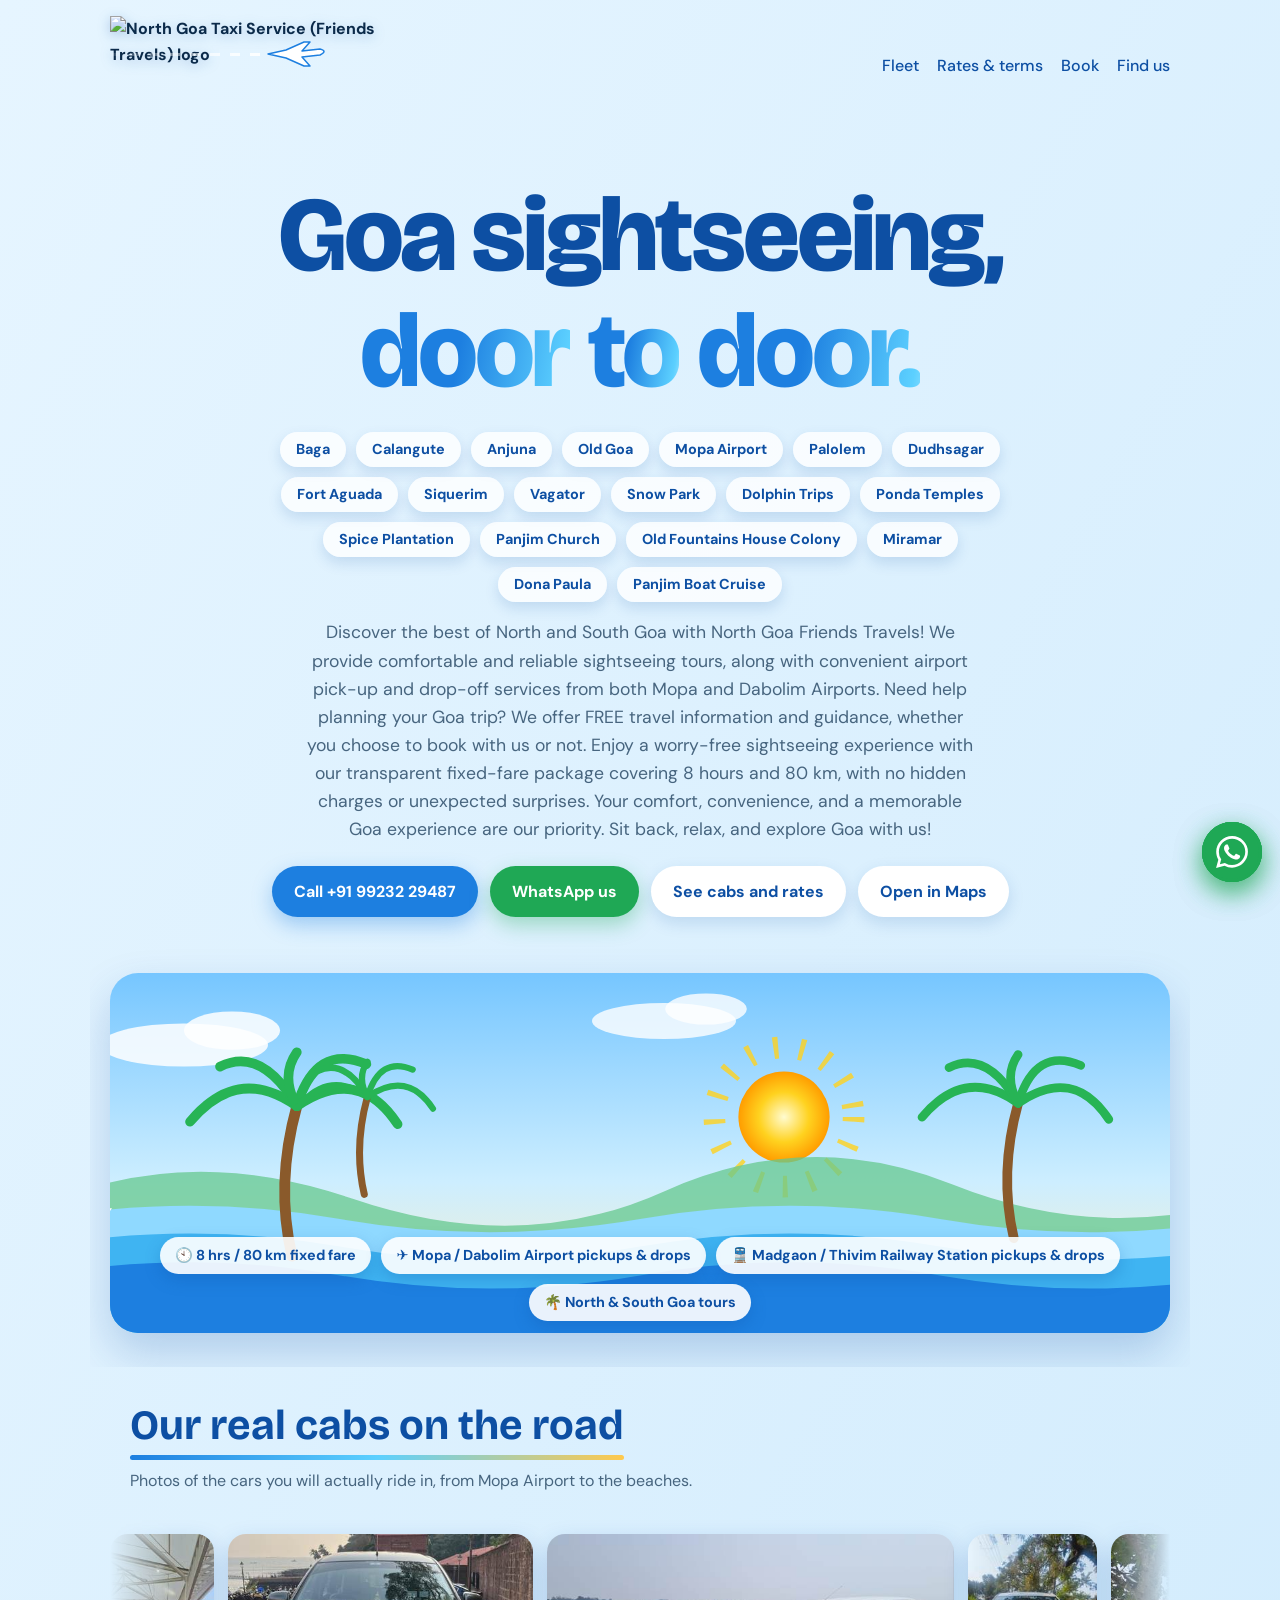
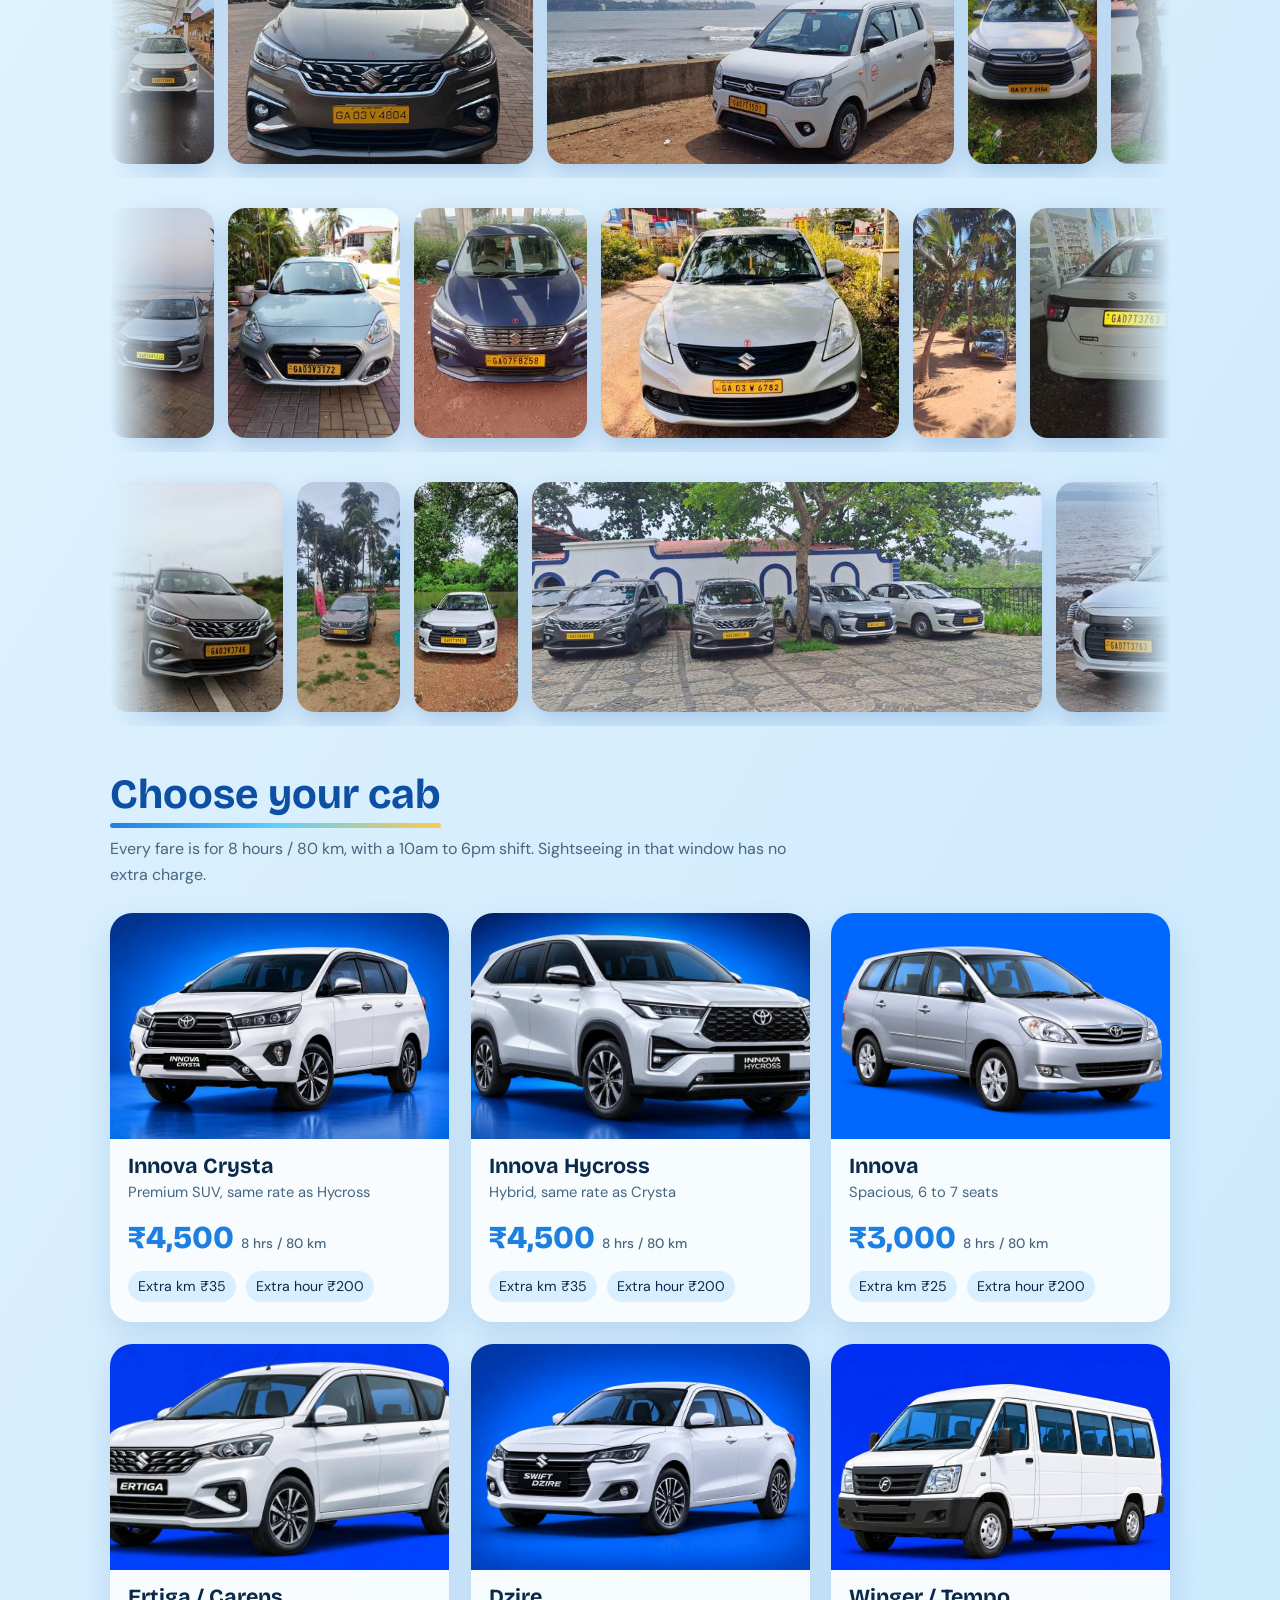
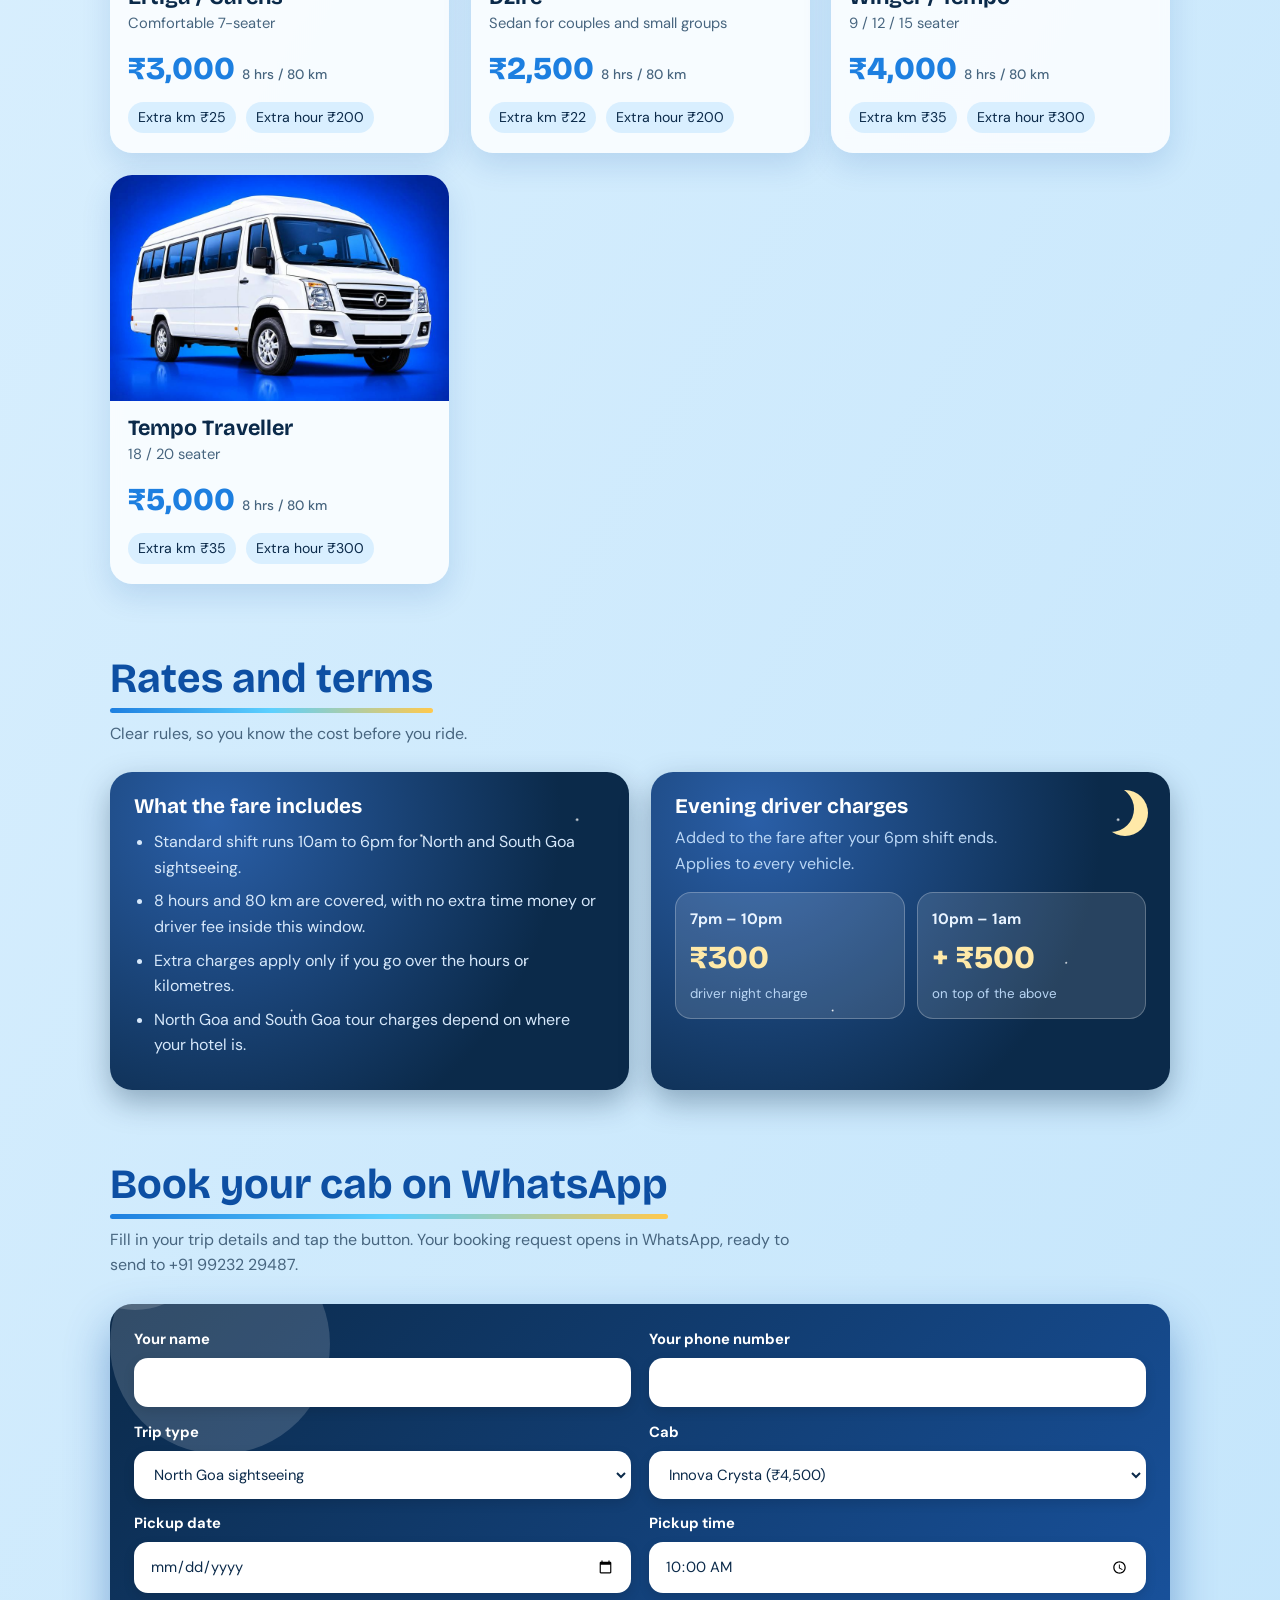
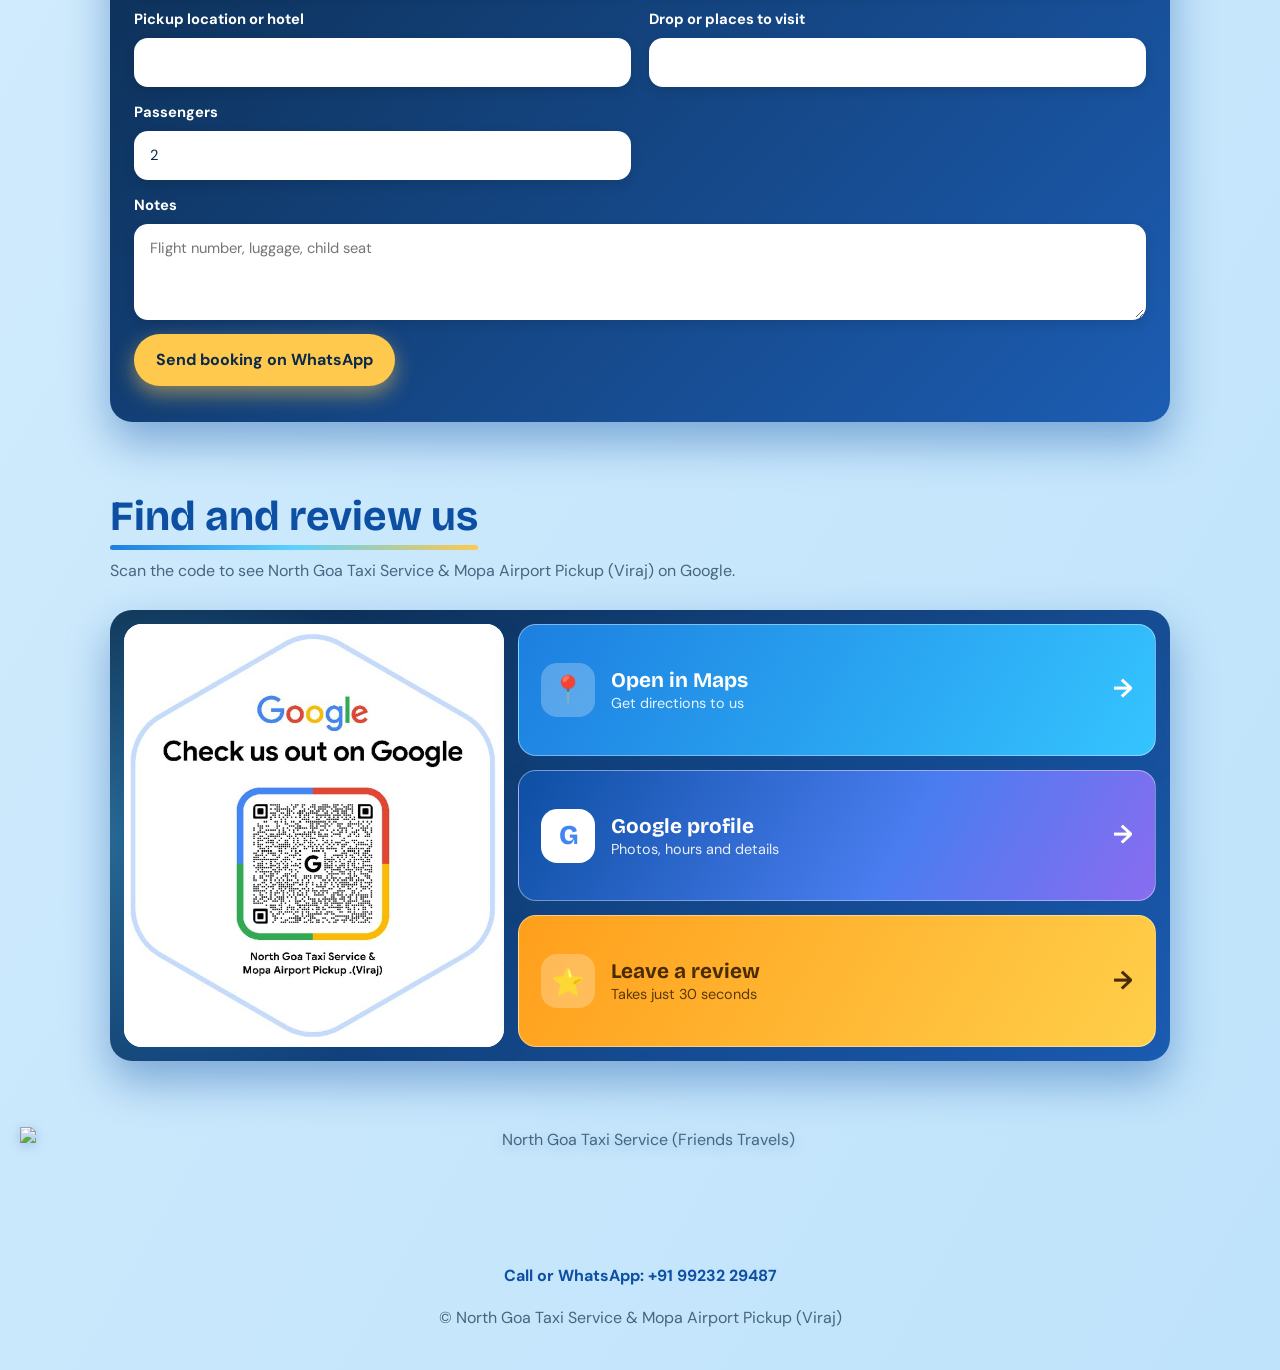
==== commit c83d1799: "Add airport and railway station pickup and drop services" ====
--- a/index.html
+++ b/index.html
@@ -6,7 +6,7 @@
 <header class="wrap"><nav><span class="logo"><img id="navlogo" src="North%20Goa%20Taxi%20Service%20Logo.png" alt="North Goa Taxi Service (Friends Travels) logo"></span><div><a href="#fleet">Fleet</a><a href="#terms">Rates &amp; terms</a><a href="#book">Book</a><a href="#find">Find us</a></div></nav>
 <div class="hero"><div><h1 class="big"><span style="--i:0">Goa</span> <span style="--i:1">sightseeing,</span><br><span class="shine" style="--i:2">door</span> <span class="shine" style="--i:3">to</span> <span class="shine" style="--i:4">door.</span></h1><div class="chips" aria-hidden="true"><span>Baga</span><span>Calangute</span><span>Anjuna</span><span>Old Goa</span><span>Mopa Airport</span><span>Palolem</span><span>Dudhsagar</span><span>Fort Aguada</span><span>Siquerim</span><span>Vagator</span><span>Snow Park</span><span>Dolphin Trips</span><span>Ponda Temples</span><span>Spice Plantation</span><span>Panjim Church</span><span>Old Fountains House Colony</span><span>Miramar</span><span>Dona Paula</span><span>Panjim Boat Cruise</span></div><p>Discover the best of North and South Goa with North Goa Friends Travels! We provide comfortable and reliable sightseeing tours, along with convenient airport pick-up and drop-off services from both Mopa and Dabolim Airports. Need help planning your Goa trip? We offer FREE travel information and guidance, whether you choose to book with us or not. Enjoy a worry-free sightseeing experience with our transparent fixed-fare package covering 8 hours and 80 km, with no hidden charges or unexpected surprises. Your comfort, convenience, and a memorable Goa experience are our priority. Sit back, relax, and explore Goa with us!</p>
 <div class="btns"><a class="btn" href="tel:+919923229487">Call +91 99232 29487</a><a class="btn wa" href="https://wa.me/919923229487" target="_blank" rel="noopener">WhatsApp us</a><a class="btn alt" href="#fleet">See cabs and rates</a><a class="btn alt" href="https://maps.app.goo.gl/NjSpEErL8vjgjxRJ7?g_st=aw" target="_blank" rel="noopener">Open in Maps</a></div></div>
-</div><div class="fly" aria-hidden="true"><div class="plane"><i class="trail"></i><svg width="64" height="28" viewBox="0 0 64 28"><path d="M2 14 L20 10 L38 2 L44 2 L36 11 L54 9 Q62 11 54 15 L36 17 L44 26 L38 26 L20 18Z" fill="#fff" stroke="#1d7fe0" stroke-width="1.5" stroke-linejoin="round"/></svg></div></div><div id="prog" aria-hidden="true"></div><a class="fab" href="https://wa.me/919923229487?text=Hi%2C%20I%20want%20to%20book%20a%20cab%20in%20Goa" target="_blank" rel="noopener" aria-label="Chat on WhatsApp"><svg width="32" height="32" viewBox="0 0 24 24" fill="#fff" aria-hidden="true"><path d="M17.472 14.382c-.297-.149-1.758-.867-2.03-.967-.273-.099-.471-.148-.67.15-.197.297-.767.966-.94 1.164-.173.199-.347.223-.644.075-.297-.15-1.255-.463-2.39-1.475-.883-.788-1.48-1.761-1.653-2.059-.173-.297-.018-.458.13-.606.134-.133.298-.347.446-.52.149-.174.198-.298.298-.497.099-.198.05-.371-.025-.52-.075-.149-.669-1.612-.916-2.207-.242-.579-.487-.5-.669-.51-.173-.008-.371-.01-.57-.01-.198 0-.52.074-.792.372-.272.297-1.04 1.016-1.04 2.479 0 1.462 1.065 2.875 1.213 3.074.149.198 2.096 3.2 5.077 4.487.709.306 1.262.489 1.694.625.712.227 1.36.195 1.871.118.571-.085 1.758-.719 2.006-1.413.248-.694.248-1.289.173-1.413-.074-.124-.272-.198-.57-.347m-5.421 7.403h-.004a9.87 9.87 0 01-5.031-1.378l-.361-.214-3.741.982.998-3.648-.235-.374a9.86 9.86 0 01-1.51-5.26c.001-5.45 4.436-9.884 9.888-9.884 2.64 0 5.122 1.03 6.988 2.898a9.825 9.825 0 012.893 6.994c-.003 5.45-4.437 9.884-9.885 9.884m8.413-18.297A11.815 11.815 0 0012.05 0C5.495 0 .16 5.335.157 11.892c0 2.096.547 4.142 1.588 5.945L.057 24l6.305-1.654a11.882 11.882 0 005.683 1.448h.005c6.554 0 11.89-5.335 11.893-11.893a11.821 11.821 0 00-3.48-8.413z"/></svg></a><div class="scene" aria-hidden="true"><svg viewBox="0 0 1000 300" preserveAspectRatio="xMidYMax slice"><defs><radialGradient id="sg"><stop offset="0" stop-color="#fffbd0"/><stop offset=".55" stop-color="#ffd21f"/><stop offset="1" stop-color="#ff9d00"/></radialGradient></defs><g class="cl"><ellipse cx="120" cy="60" rx="70" ry="18" fill="#fff" opacity=".85"/><ellipse cx="160" cy="48" rx="40" ry="16" fill="#fff" opacity=".85"/></g><g class="cl c2"><ellipse cx="520" cy="40" rx="60" ry="15" fill="#fff" opacity=".8"/><ellipse cx="555" cy="30" rx="34" ry="13" fill="#fff" opacity=".8"/></g><g class="sunrise"><g class="rays"><circle cx="620" cy="120" r="58" fill="none" stroke="#ffd21f" stroke-width="18" stroke-dasharray="4 18" opacity=".8"/></g><circle class="sun" cx="620" cy="120" r="38" fill="url(#sg)"/></g><path d="M0 195 Q120 140 260 188 T520 182 T760 176 T1000 190 V230 H0Z" fill="#66c98f" opacity=".75"/><g class="gull" style="animation-delay:-2s"><path d="M0 0 Q9 -10 18 0 Q27 -10 36 0" stroke="#fff" stroke-width="3" fill="none" stroke-linecap="round"/></g><g class="gull g2"><path d="M0 0 Q9 -10 18 0 Q27 -10 36 0" stroke="#fff" stroke-width="3" fill="none" stroke-linecap="round"/></g><path class="wv1" d="M0 205 Q125 183 250 205 T500 205 T750 205 T1000 205 T1250 205 T1500 205 T1750 205 T2000 205 V320 H0Z" fill="#8fd9ff"/><g transform="translate(0,196) scale(1)"><g class="boat" style="animation-delay:-0s"><g class="bob"><path d="M0 0 H60 L50 14 H10Z" fill="#fff"/><path d="M30 -4 V-52 L6 -4Z" fill="#fff"/><path d="M34 -4 V-40 L54 -4Z" fill="#ffc94d"/></g></g></g><g transform="translate(0,214) scale(0.7)"><g class="boat" style="animation-delay:-25s"><g class="bob"><path d="M0 0 H60 L50 14 H10Z" fill="#fff"/><path d="M30 -4 V-52 L6 -4Z" fill="#fff"/><path d="M34 -4 V-40 L54 -4Z" fill="#ffc94d"/></g></g></g><path class="wv2" d="M0 228 Q125 206 250 228 T500 228 T750 228 T1000 228 T1250 228 T1500 228 T1750 228 T2000 228 V320 H0Z" fill="#3fb4f2"/><path class="wv3" d="M0 252 Q125 230 250 252 T500 252 T750 252 T1000 252 T1250 252 T1500 252 T1750 252 T2000 252 V320 H0Z" fill="#1d7fe0"/><g transform="translate(210,236)"><g class="sway"><path d="M0 0 Q-14 -60 4 -125" stroke="#8a5a2b" stroke-width="9" fill="none" stroke-linecap="round"/><g stroke="#27b455" stroke-width="8" fill="none" stroke-linecap="round"><path d="M4 -125 Q-45 -160 -85 -112"/><path d="M4 -125 Q-25 -175 -60 -158"/><path d="M4 -125 Q20 -178 62 -160"/><path d="M4 -125 Q55 -160 88 -110"/><path d="M4 -125 Q-10 -150 4 -170"/></g></g></g><g transform="translate(300,244) scale(.65)"><g class="sway s2"><path d="M0 0 Q-14 -60 4 -125" stroke="#8a5a2b" stroke-width="9" fill="none" stroke-linecap="round"/><g stroke="#27b455" stroke-width="8" fill="none" stroke-linecap="round"><path d="M4 -125 Q-45 -160 -85 -112"/><path d="M4 -125 Q-25 -175 -60 -158"/><path d="M4 -125 Q20 -178 62 -160"/><path d="M4 -125 Q55 -160 88 -110"/><path d="M4 -125 Q-10 -150 4 -170"/></g></g></g><g transform="translate(820,238) scale(.9)"><g class="sway s3"><path d="M0 0 Q-14 -60 4 -125" stroke="#8a5a2b" stroke-width="9" fill="none" stroke-linecap="round"/><g stroke="#27b455" stroke-width="8" fill="none" stroke-linecap="round"><path d="M4 -125 Q-45 -160 -85 -112"/><path d="M4 -125 Q-25 -175 -60 -158"/><path d="M4 -125 Q20 -178 62 -160"/><path d="M4 -125 Q55 -160 88 -110"/><path d="M4 -125 Q-10 -150 4 -170"/></g></g></g></svg><div class="sc-badges"><span>🕙 8 hrs / 80 km fixed fare</span><span>✈️ Mopa Airport pickups</span><span>🌴 North &amp; South Goa tours</span></div></div></header>
+</div><div class="fly" aria-hidden="true"><div class="plane"><i class="trail"></i><svg width="64" height="28" viewBox="0 0 64 28"><path d="M2 14 L20 10 L38 2 L44 2 L36 11 L54 9 Q62 11 54 15 L36 17 L44 26 L38 26 L20 18Z" fill="#fff" stroke="#1d7fe0" stroke-width="1.5" stroke-linejoin="round"/></svg></div></div><div id="prog" aria-hidden="true"></div><a class="fab" href="https://wa.me/919923229487?text=Hi%2C%20I%20want%20to%20book%20a%20cab%20in%20Goa" target="_blank" rel="noopener" aria-label="Chat on WhatsApp"><svg width="32" height="32" viewBox="0 0 24 24" fill="#fff" aria-hidden="true"><path d="M17.472 14.382c-.297-.149-1.758-.867-2.03-.967-.273-.099-.471-.148-.67.15-.197.297-.767.966-.94 1.164-.173.199-.347.223-.644.075-.297-.15-1.255-.463-2.39-1.475-.883-.788-1.48-1.761-1.653-2.059-.173-.297-.018-.458.13-.606.134-.133.298-.347.446-.52.149-.174.198-.298.298-.497.099-.198.05-.371-.025-.52-.075-.149-.669-1.612-.916-2.207-.242-.579-.487-.5-.669-.51-.173-.008-.371-.01-.57-.01-.198 0-.52.074-.792.372-.272.297-1.04 1.016-1.04 2.479 0 1.462 1.065 2.875 1.213 3.074.149.198 2.096 3.2 5.077 4.487.709.306 1.262.489 1.694.625.712.227 1.36.195 1.871.118.571-.085 1.758-.719 2.006-1.413.248-.694.248-1.289.173-1.413-.074-.124-.272-.198-.57-.347m-5.421 7.403h-.004a9.87 9.87 0 01-5.031-1.378l-.361-.214-3.741.982.998-3.648-.235-.374a9.86 9.86 0 01-1.51-5.26c.001-5.45 4.436-9.884 9.888-9.884 2.64 0 5.122 1.03 6.988 2.898a9.825 9.825 0 012.893 6.994c-.003 5.45-4.437 9.884-9.885 9.884m8.413-18.297A11.815 11.815 0 0012.05 0C5.495 0 .16 5.335.157 11.892c0 2.096.547 4.142 1.588 5.945L.057 24l6.305-1.654a11.882 11.882 0 005.683 1.448h.005c6.554 0 11.89-5.335 11.893-11.893a11.821 11.821 0 00-3.48-8.413z"/></svg></a><div class="scene" aria-hidden="true"><svg viewBox="0 0 1000 300" preserveAspectRatio="xMidYMax slice"><defs><radialGradient id="sg"><stop offset="0" stop-color="#fffbd0"/><stop offset=".55" stop-color="#ffd21f"/><stop offset="1" stop-color="#ff9d00"/></radialGradient></defs><g class="cl"><ellipse cx="120" cy="60" rx="70" ry="18" fill="#fff" opacity=".85"/><ellipse cx="160" cy="48" rx="40" ry="16" fill="#fff" opacity=".85"/></g><g class="cl c2"><ellipse cx="520" cy="40" rx="60" ry="15" fill="#fff" opacity=".8"/><ellipse cx="555" cy="30" rx="34" ry="13" fill="#fff" opacity=".8"/></g><g class="sunrise"><g class="rays"><circle cx="620" cy="120" r="58" fill="none" stroke="#ffd21f" stroke-width="18" stroke-dasharray="4 18" opacity=".8"/></g><circle class="sun" cx="620" cy="120" r="38" fill="url(#sg)"/></g><path d="M0 195 Q120 140 260 188 T520 182 T760 176 T1000 190 V230 H0Z" fill="#66c98f" opacity=".75"/><g class="gull" style="animation-delay:-2s"><path d="M0 0 Q9 -10 18 0 Q27 -10 36 0" stroke="#fff" stroke-width="3" fill="none" stroke-linecap="round"/></g><g class="gull g2"><path d="M0 0 Q9 -10 18 0 Q27 -10 36 0" stroke="#fff" stroke-width="3" fill="none" stroke-linecap="round"/></g><path class="wv1" d="M0 205 Q125 183 250 205 T500 205 T750 205 T1000 205 T1250 205 T1500 205 T1750 205 T2000 205 V320 H0Z" fill="#8fd9ff"/><g transform="translate(0,196) scale(1)"><g class="boat" style="animation-delay:-0s"><g class="bob"><path d="M0 0 H60 L50 14 H10Z" fill="#fff"/><path d="M30 -4 V-52 L6 -4Z" fill="#fff"/><path d="M34 -4 V-40 L54 -4Z" fill="#ffc94d"/></g></g></g><g transform="translate(0,214) scale(0.7)"><g class="boat" style="animation-delay:-25s"><g class="bob"><path d="M0 0 H60 L50 14 H10Z" fill="#fff"/><path d="M30 -4 V-52 L6 -4Z" fill="#fff"/><path d="M34 -4 V-40 L54 -4Z" fill="#ffc94d"/></g></g></g><path class="wv2" d="M0 228 Q125 206 250 228 T500 228 T750 228 T1000 228 T1250 228 T1500 228 T1750 228 T2000 228 V320 H0Z" fill="#3fb4f2"/><path class="wv3" d="M0 252 Q125 230 250 252 T500 252 T750 252 T1000 252 T1250 252 T1500 252 T1750 252 T2000 252 V320 H0Z" fill="#1d7fe0"/><g transform="translate(210,236)"><g class="sway"><path d="M0 0 Q-14 -60 4 -125" stroke="#8a5a2b" stroke-width="9" fill="none" stroke-linecap="round"/><g stroke="#27b455" stroke-width="8" fill="none" stroke-linecap="round"><path d="M4 -125 Q-45 -160 -85 -112"/><path d="M4 -125 Q-25 -175 -60 -158"/><path d="M4 -125 Q20 -178 62 -160"/><path d="M4 -125 Q55 -160 88 -110"/><path d="M4 -125 Q-10 -150 4 -170"/></g></g></g><g transform="translate(300,244) scale(.65)"><g class="sway s2"><path d="M0 0 Q-14 -60 4 -125" stroke="#8a5a2b" stroke-width="9" fill="none" stroke-linecap="round"/><g stroke="#27b455" stroke-width="8" fill="none" stroke-linecap="round"><path d="M4 -125 Q-45 -160 -85 -112"/><path d="M4 -125 Q-25 -175 -60 -158"/><path d="M4 -125 Q20 -178 62 -160"/><path d="M4 -125 Q55 -160 88 -110"/><path d="M4 -125 Q-10 -150 4 -170"/></g></g></g><g transform="translate(820,238) scale(.9)"><g class="sway s3"><path d="M0 0 Q-14 -60 4 -125" stroke="#8a5a2b" stroke-width="9" fill="none" stroke-linecap="round"/><g stroke="#27b455" stroke-width="8" fill="none" stroke-linecap="round"><path d="M4 -125 Q-45 -160 -85 -112"/><path d="M4 -125 Q-25 -175 -60 -158"/><path d="M4 -125 Q20 -178 62 -160"/><path d="M4 -125 Q55 -160 88 -110"/><path d="M4 -125 Q-10 -150 4 -170"/></g></g></g></svg><div class="sc-badges"><span>🕙 8 hrs / 80 km fixed fare</span><span>✈️ Mopa / Dabolim Airport pickups &amp; drops</span><span>🚆 Madgaon / Thivim Railway Station pickups &amp; drops</span><span>🌴 North &amp; South Goa tours</span></div></div></header>
 <main class="wrap">
 <section id="gallery" style="padding-bottom:10px"><div class="wrap"><h2>Our real cabs on the road</h2><p class="sub">Photos of the cars you will actually ride in, from Mopa Airport to the beaches.</p></div><div class="reels"><div class="reel"><div class="track" style="--d:55s"><img src="img-02.jpg" alt="North Goa Taxi cab" loading="lazy"><img src="img-03.jpg" alt="North Goa Taxi cab" loading="lazy"><img src="img-04.jpg" alt="North Goa Taxi cab" loading="lazy"><img src="img-05.jpg" alt="North Goa Taxi cab" loading="lazy"><img src="img-06.jpg" alt="North Goa Taxi cab" loading="lazy"><img src="img-07.jpg" alt="North Goa Taxi cab" loading="lazy"><img src="img-08.jpg" alt="North Goa Taxi cab" loading="lazy"></div></div><div class="reel"><div class="track" style="--d:70s"><img src="img-09.jpg" alt="North Goa Taxi cab" loading="lazy"><img src="img-10.jpg" alt="North Goa Taxi cab" loading="lazy"><img src="img-11.jpg" alt="North Goa Taxi cab" loading="lazy"><img src="img-12.jpg" alt="North Goa Taxi cab" loading="lazy"><img src="img-13.jpg" alt="North Goa Taxi cab" loading="lazy"><img src="img-14.jpg" alt="North Goa Taxi cab" loading="lazy"></div></div><div class="reel"><div class="track" style="--d:62s"><img src="img-15.jpg" alt="North Goa Taxi cab" loading="lazy"><img src="img-16.jpg" alt="North Goa Taxi cab" loading="lazy"><img src="img-17.jpg" alt="North Goa Taxi cab" loading="lazy"><img src="img-18.jpg" alt="North Goa Taxi cab" loading="lazy"><img src="img-19.jpg" alt="North Goa Taxi cab" loading="lazy"><img src="img-20.jpg" alt="North Goa Taxi cab" loading="lazy"></div></div></div></section><section id="fleet"><h2>Choose your cab</h2><p class="sub">Every fare is for 8 hours / 80 km, with a 10am to 6pm shift. Sightseeing in that window has no extra charge.</p>
 <div class="grid">
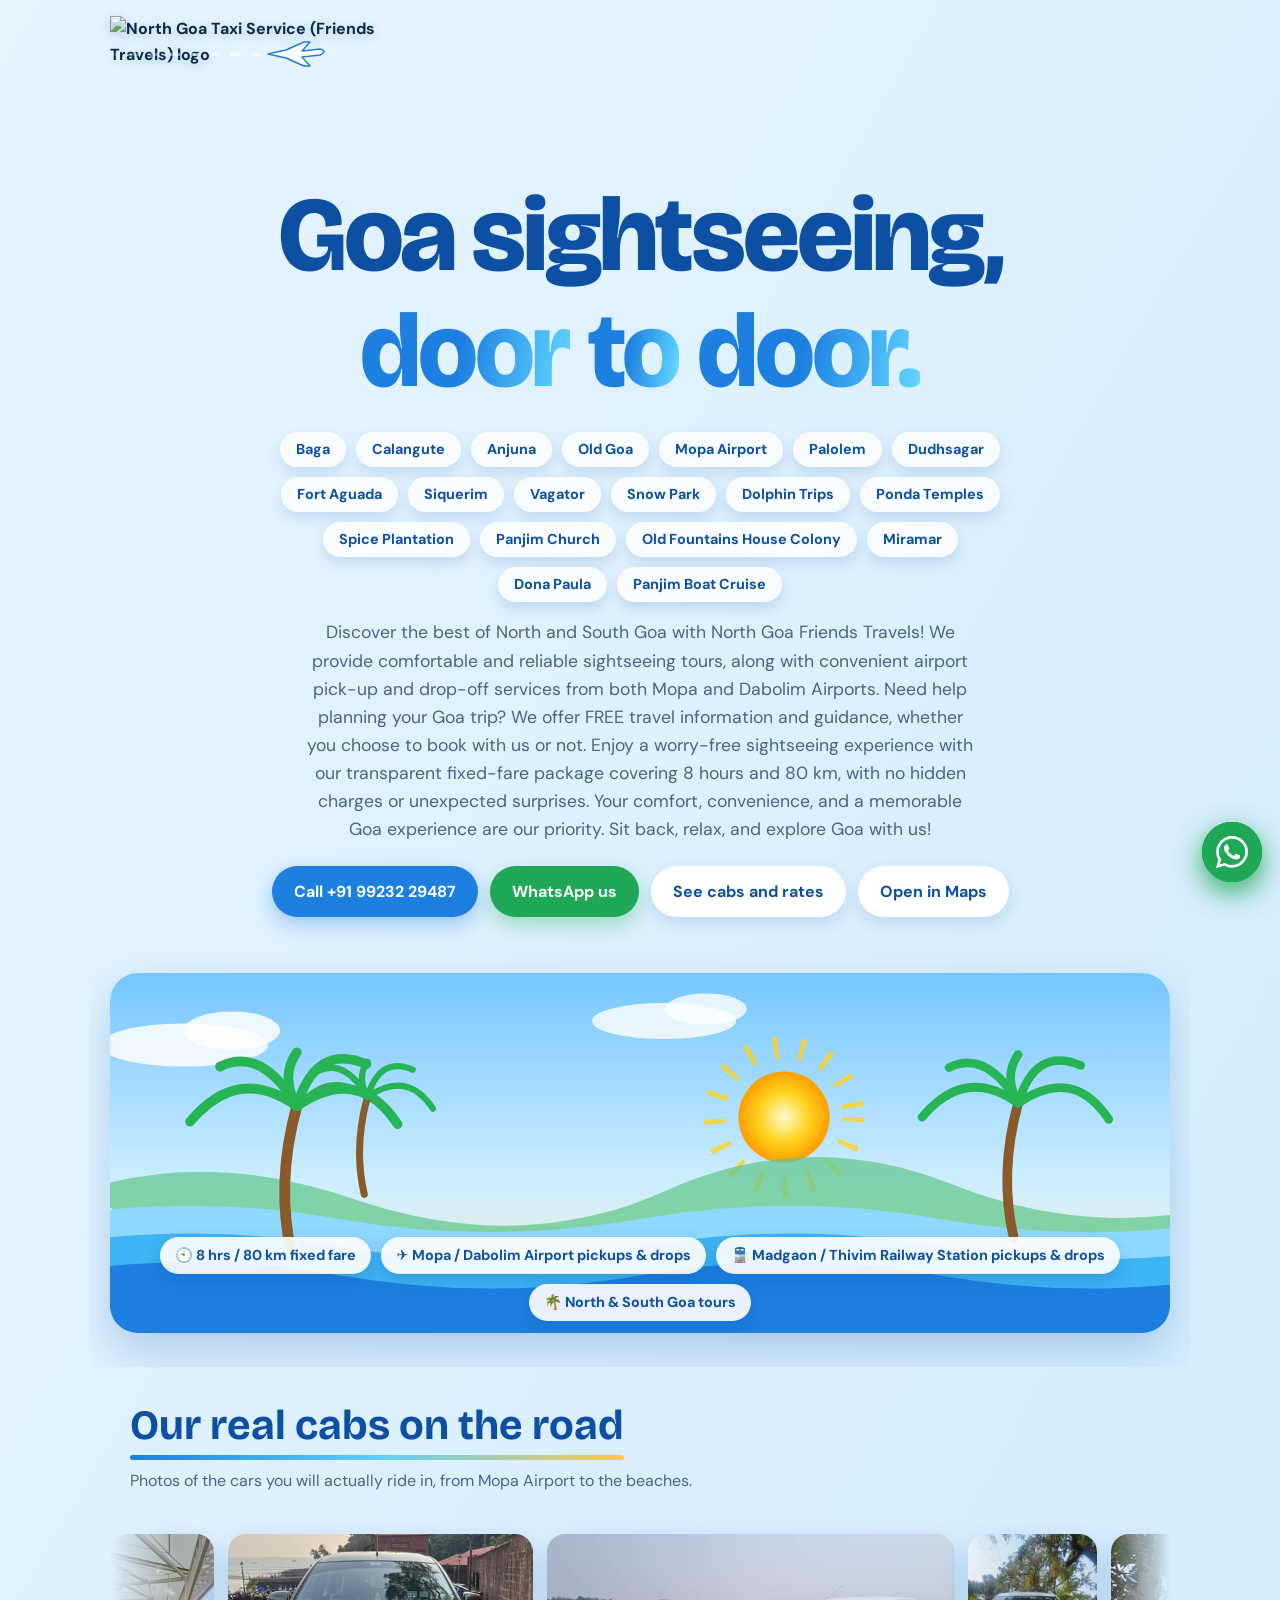
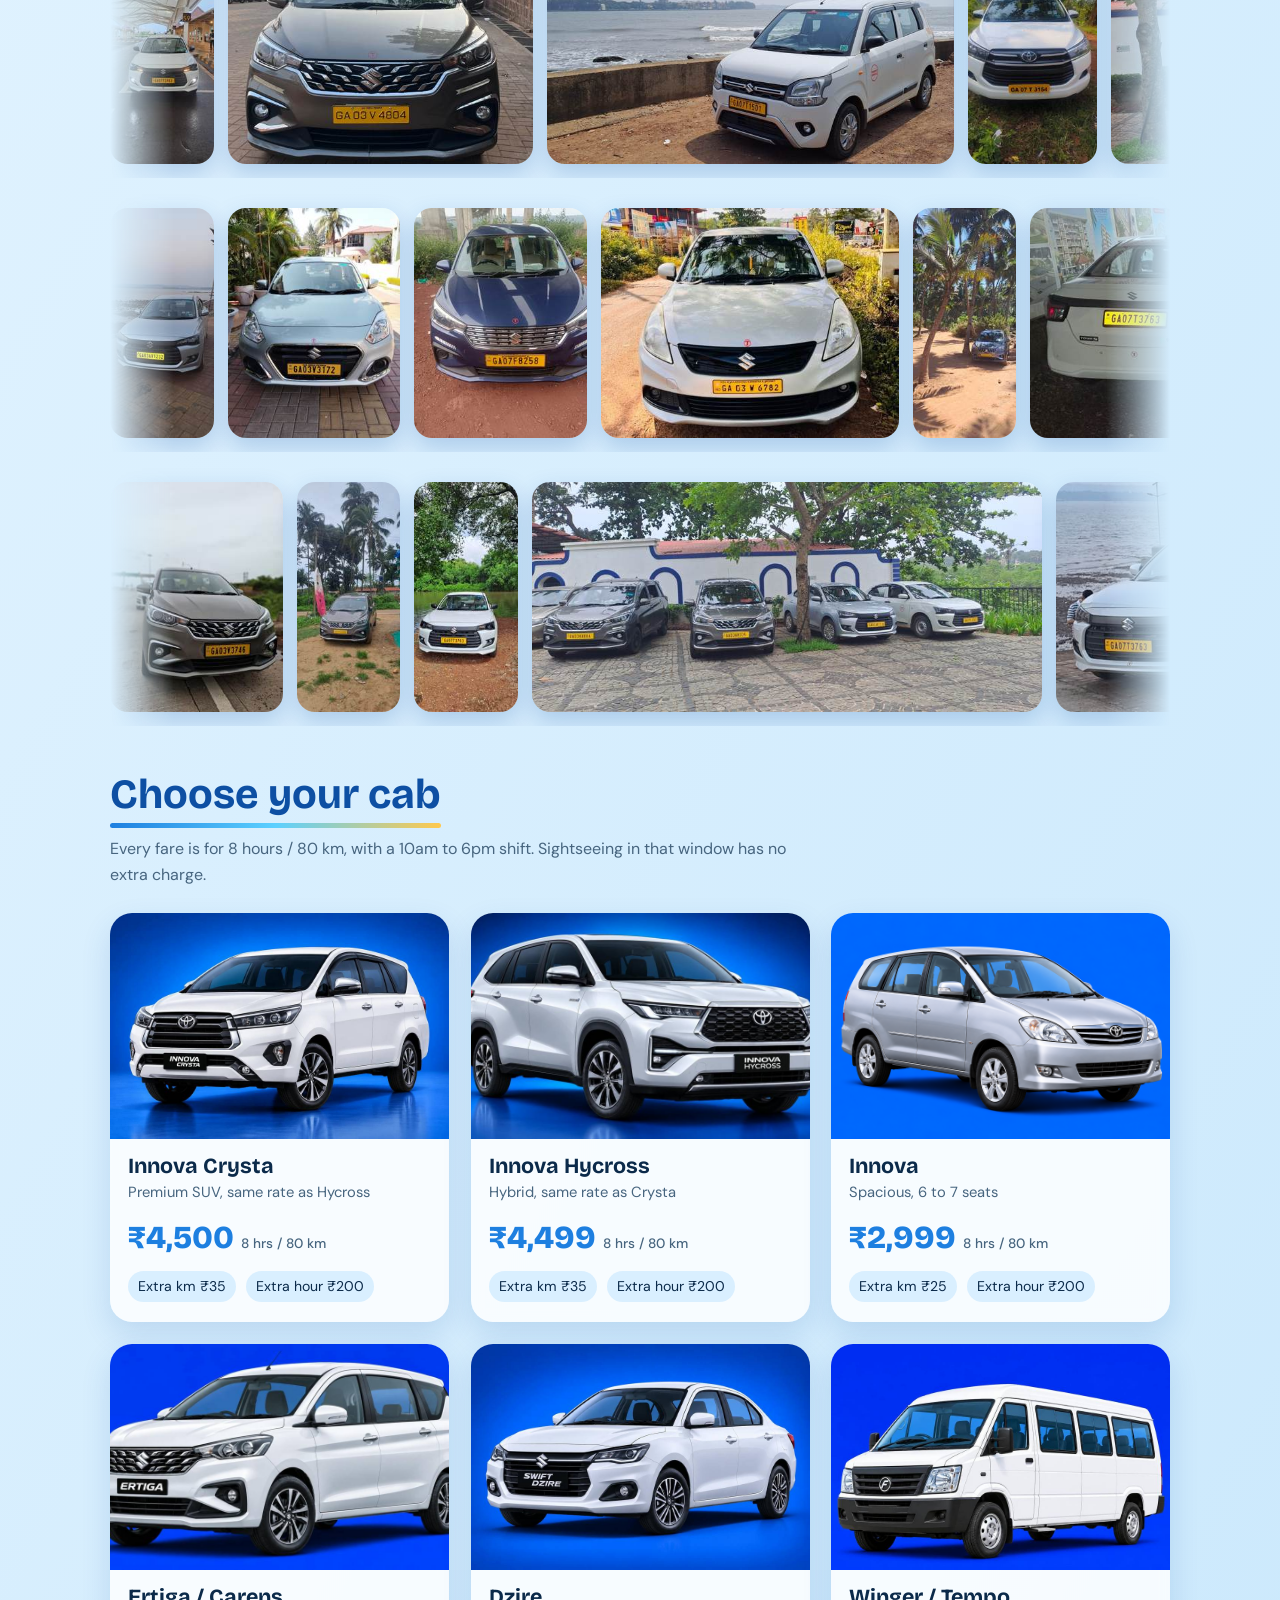
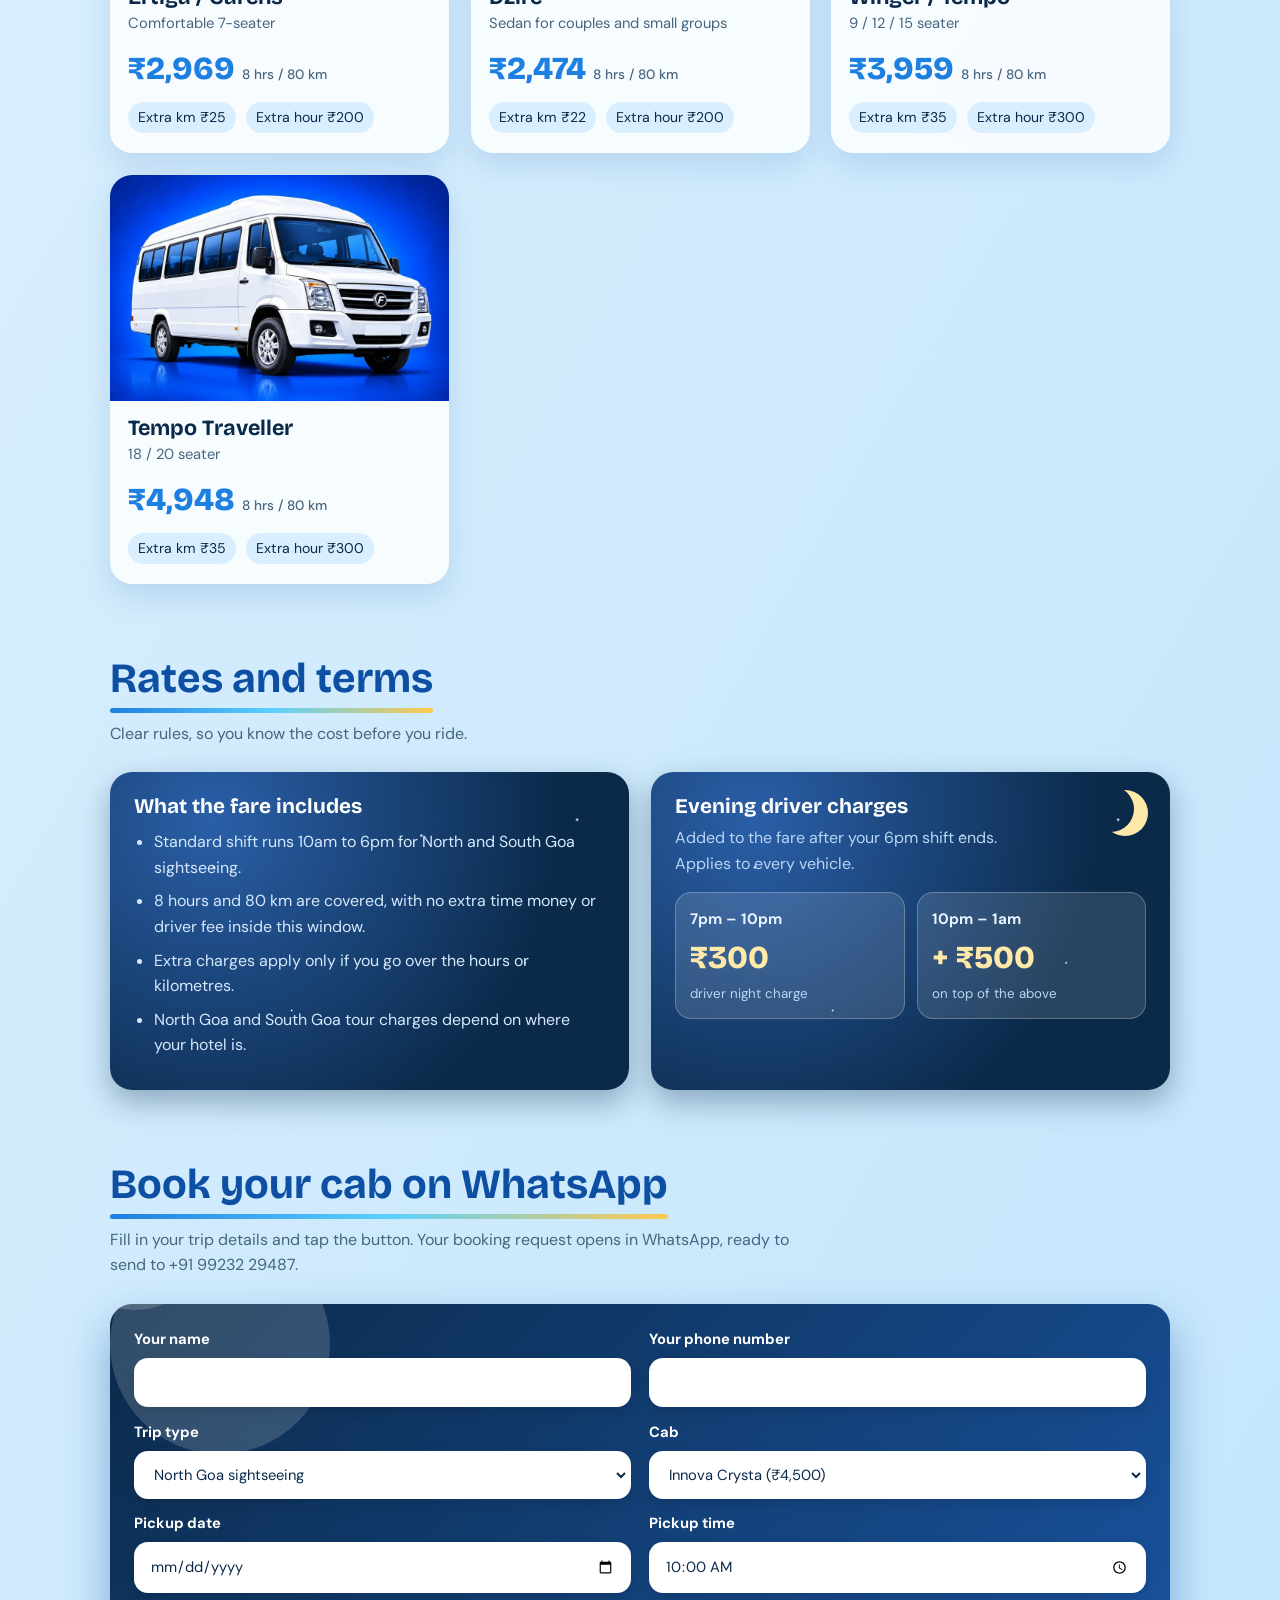
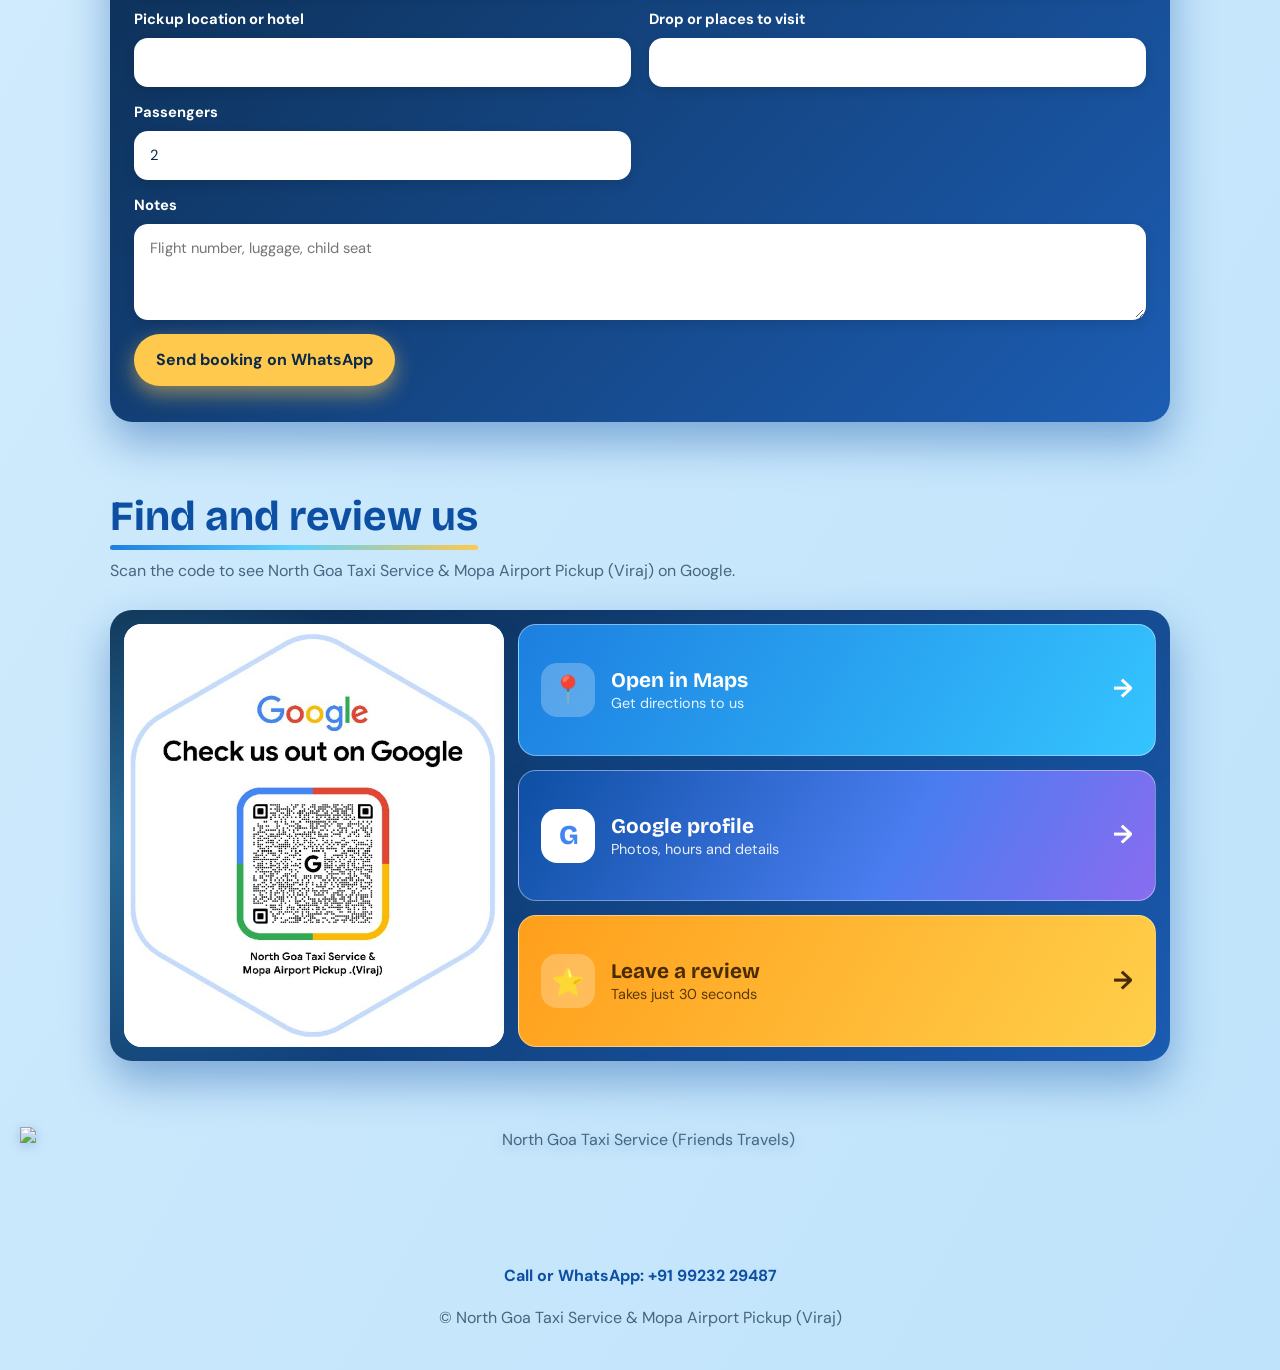
==== commit 98353859: "Remove top navigation links" ====
--- a/index.html
+++ b/index.html
@@ -3,7 +3,7 @@
 <link href="https://fonts.googleapis.com/css2?family=Bricolage+Grotesque:wght@500;700;800&family=DM+Sans:wght@400;500;700&display=swap" rel="stylesheet">
 <link rel="stylesheet" href="style.css"></head><body>
 <div class="clouds" aria-hidden="true"><i class="cloud" style="top:8%;animation-duration:60s"></i><i class="cloud" style="top:35%;animation-duration:85s;animation-delay:-30s;transform:scale(.7)"></i><i class="cloud" style="top:70%;animation-duration:70s;animation-delay:-50s;transform:scale(1.2)"></i></div>
-<header class="wrap"><nav><span class="logo"><img id="navlogo" src="North%20Goa%20Taxi%20Service%20Logo.png" alt="North Goa Taxi Service (Friends Travels) logo"></span><div><a href="#fleet">Fleet</a><a href="#terms">Rates &amp; terms</a><a href="#book">Book</a><a href="#find">Find us</a></div></nav>
+<header class="wrap"><nav><span class="logo"><img id="navlogo" src="North%20Goa%20Taxi%20Service%20Logo.png" alt="North Goa Taxi Service (Friends Travels) logo"></span></nav>
 <div class="hero"><div><h1 class="big"><span style="--i:0">Goa</span> <span style="--i:1">sightseeing,</span><br><span class="shine" style="--i:2">door</span> <span class="shine" style="--i:3">to</span> <span class="shine" style="--i:4">door.</span></h1><div class="chips" aria-hidden="true"><span>Baga</span><span>Calangute</span><span>Anjuna</span><span>Old Goa</span><span>Mopa Airport</span><span>Palolem</span><span>Dudhsagar</span><span>Fort Aguada</span><span>Siquerim</span><span>Vagator</span><span>Snow Park</span><span>Dolphin Trips</span><span>Ponda Temples</span><span>Spice Plantation</span><span>Panjim Church</span><span>Old Fountains House Colony</span><span>Miramar</span><span>Dona Paula</span><span>Panjim Boat Cruise</span></div><p>Discover the best of North and South Goa with North Goa Friends Travels! We provide comfortable and reliable sightseeing tours, along with convenient airport pick-up and drop-off services from both Mopa and Dabolim Airports. Need help planning your Goa trip? We offer FREE travel information and guidance, whether you choose to book with us or not. Enjoy a worry-free sightseeing experience with our transparent fixed-fare package covering 8 hours and 80 km, with no hidden charges or unexpected surprises. Your comfort, convenience, and a memorable Goa experience are our priority. Sit back, relax, and explore Goa with us!</p>
 <div class="btns"><a class="btn" href="tel:+919923229487">Call +91 99232 29487</a><a class="btn wa" href="https://wa.me/919923229487" target="_blank" rel="noopener">WhatsApp us</a><a class="btn alt" href="#fleet">See cabs and rates</a><a class="btn alt" href="https://maps.app.goo.gl/NjSpEErL8vjgjxRJ7?g_st=aw" target="_blank" rel="noopener">Open in Maps</a></div></div>
 </div><div class="fly" aria-hidden="true"><div class="plane"><i class="trail"></i><svg width="64" height="28" viewBox="0 0 64 28"><path d="M2 14 L20 10 L38 2 L44 2 L36 11 L54 9 Q62 11 54 15 L36 17 L44 26 L38 26 L20 18Z" fill="#fff" stroke="#1d7fe0" stroke-width="1.5" stroke-linejoin="round"/></svg></div></div><div id="prog" aria-hidden="true"></div><a class="fab" href="https://wa.me/919923229487?text=Hi%2C%20I%20want%20to%20book%20a%20cab%20in%20Goa" target="_blank" rel="noopener" aria-label="Chat on WhatsApp"><svg width="32" height="32" viewBox="0 0 24 24" fill="#fff" aria-hidden="true"><path d="M17.472 14.382c-.297-.149-1.758-.867-2.03-.967-.273-.099-.471-.148-.67.15-.197.297-.767.966-.94 1.164-.173.199-.347.223-.644.075-.297-.15-1.255-.463-2.39-1.475-.883-.788-1.48-1.761-1.653-2.059-.173-.297-.018-.458.13-.606.134-.133.298-.347.446-.52.149-.174.198-.298.298-.497.099-.198.05-.371-.025-.52-.075-.149-.669-1.612-.916-2.207-.242-.579-.487-.5-.669-.51-.173-.008-.371-.01-.57-.01-.198 0-.52.074-.792.372-.272.297-1.04 1.016-1.04 2.479 0 1.462 1.065 2.875 1.213 3.074.149.198 2.096 3.2 5.077 4.487.709.306 1.262.489 1.694.625.712.227 1.36.195 1.871.118.571-.085 1.758-.719 2.006-1.413.248-.694.248-1.289.173-1.413-.074-.124-.272-.198-.57-.347m-5.421 7.403h-.004a9.87 9.87 0 01-5.031-1.378l-.361-.214-3.741.982.998-3.648-.235-.374a9.86 9.86 0 01-1.51-5.26c.001-5.45 4.436-9.884 9.888-9.884 2.64 0 5.122 1.03 6.988 2.898a9.825 9.825 0 012.893 6.994c-.003 5.45-4.437 9.884-9.885 9.884m8.413-18.297A11.815 11.815 0 0012.05 0C5.495 0 .16 5.335.157 11.892c0 2.096.547 4.142 1.588 5.945L.057 24l6.305-1.654a11.882 11.882 0 005.683 1.448h.005c6.554 0 11.89-5.335 11.893-11.893a11.821 11.821 0 00-3.48-8.413z"/></svg></a><div class="scene" aria-hidden="true"><svg viewBox="0 0 1000 300" preserveAspectRatio="xMidYMax slice"><defs><radialGradient id="sg"><stop offset="0" stop-color="#fffbd0"/><stop offset=".55" stop-color="#ffd21f"/><stop offset="1" stop-color="#ff9d00"/></radialGradient></defs><g class="cl"><ellipse cx="120" cy="60" rx="70" ry="18" fill="#fff" opacity=".85"/><ellipse cx="160" cy="48" rx="40" ry="16" fill="#fff" opacity=".85"/></g><g class="cl c2"><ellipse cx="520" cy="40" rx="60" ry="15" fill="#fff" opacity=".8"/><ellipse cx="555" cy="30" rx="34" ry="13" fill="#fff" opacity=".8"/></g><g class="sunrise"><g class="rays"><circle cx="620" cy="120" r="58" fill="none" stroke="#ffd21f" stroke-width="18" stroke-dasharray="4 18" opacity=".8"/></g><circle class="sun" cx="620" cy="120" r="38" fill="url(#sg)"/></g><path d="M0 195 Q120 140 260 188 T520 182 T760 176 T1000 190 V230 H0Z" fill="#66c98f" opacity=".75"/><g class="gull" style="animation-delay:-2s"><path d="M0 0 Q9 -10 18 0 Q27 -10 36 0" stroke="#fff" stroke-width="3" fill="none" stroke-linecap="round"/></g><g class="gull g2"><path d="M0 0 Q9 -10 18 0 Q27 -10 36 0" stroke="#fff" stroke-width="3" fill="none" stroke-linecap="round"/></g><path class="wv1" d="M0 205 Q125 183 250 205 T500 205 T750 205 T1000 205 T1250 205 T1500 205 T1750 205 T2000 205 V320 H0Z" fill="#8fd9ff"/><g transform="translate(0,196) scale(1)"><g class="boat" style="animation-delay:-0s"><g class="bob"><path d="M0 0 H60 L50 14 H10Z" fill="#fff"/><path d="M30 -4 V-52 L6 -4Z" fill="#fff"/><path d="M34 -4 V-40 L54 -4Z" fill="#ffc94d"/></g></g></g><g transform="translate(0,214) scale(0.7)"><g class="boat" style="animation-delay:-25s"><g class="bob"><path d="M0 0 H60 L50 14 H10Z" fill="#fff"/><path d="M30 -4 V-52 L6 -4Z" fill="#fff"/><path d="M34 -4 V-40 L54 -4Z" fill="#ffc94d"/></g></g></g><path class="wv2" d="M0 228 Q125 206 250 228 T500 228 T750 228 T1000 228 T1250 228 T1500 228 T1750 228 T2000 228 V320 H0Z" fill="#3fb4f2"/><path class="wv3" d="M0 252 Q125 230 250 252 T500 252 T750 252 T1000 252 T1250 252 T1500 252 T1750 252 T2000 252 V320 H0Z" fill="#1d7fe0"/><g transform="translate(210,236)"><g class="sway"><path d="M0 0 Q-14 -60 4 -125" stroke="#8a5a2b" stroke-width="9" fill="none" stroke-linecap="round"/><g stroke="#27b455" stroke-width="8" fill="none" stroke-linecap="round"><path d="M4 -125 Q-45 -160 -85 -112"/><path d="M4 -125 Q-25 -175 -60 -158"/><path d="M4 -125 Q20 -178 62 -160"/><path d="M4 -125 Q55 -160 88 -110"/><path d="M4 -125 Q-10 -150 4 -170"/></g></g></g><g transform="translate(300,244) scale(.65)"><g class="sway s2"><path d="M0 0 Q-14 -60 4 -125" stroke="#8a5a2b" stroke-width="9" fill="none" stroke-linecap="round"/><g stroke="#27b455" stroke-width="8" fill="none" stroke-linecap="round"><path d="M4 -125 Q-45 -160 -85 -112"/><path d="M4 -125 Q-25 -175 -60 -158"/><path d="M4 -125 Q20 -178 62 -160"/><path d="M4 -125 Q55 -160 88 -110"/><path d="M4 -125 Q-10 -150 4 -170"/></g></g></g><g transform="translate(820,238) scale(.9)"><g class="sway s3"><path d="M0 0 Q-14 -60 4 -125" stroke="#8a5a2b" stroke-width="9" fill="none" stroke-linecap="round"/><g stroke="#27b455" stroke-width="8" fill="none" stroke-linecap="round"><path d="M4 -125 Q-45 -160 -85 -112"/><path d="M4 -125 Q-25 -175 -60 -158"/><path d="M4 -125 Q20 -178 62 -160"/><path d="M4 -125 Q55 -160 88 -110"/><path d="M4 -125 Q-10 -150 4 -170"/></g></g></g></svg><div class="sc-badges"><span>🕙 8 hrs / 80 km fixed fare</span><span>✈️ Mopa / Dabolim Airport pickups &amp; drops</span><span>🚆 Madgaon / Thivim Railway Station pickups &amp; drops</span><span>🌴 North &amp; South Goa tours</span></div></div></header>
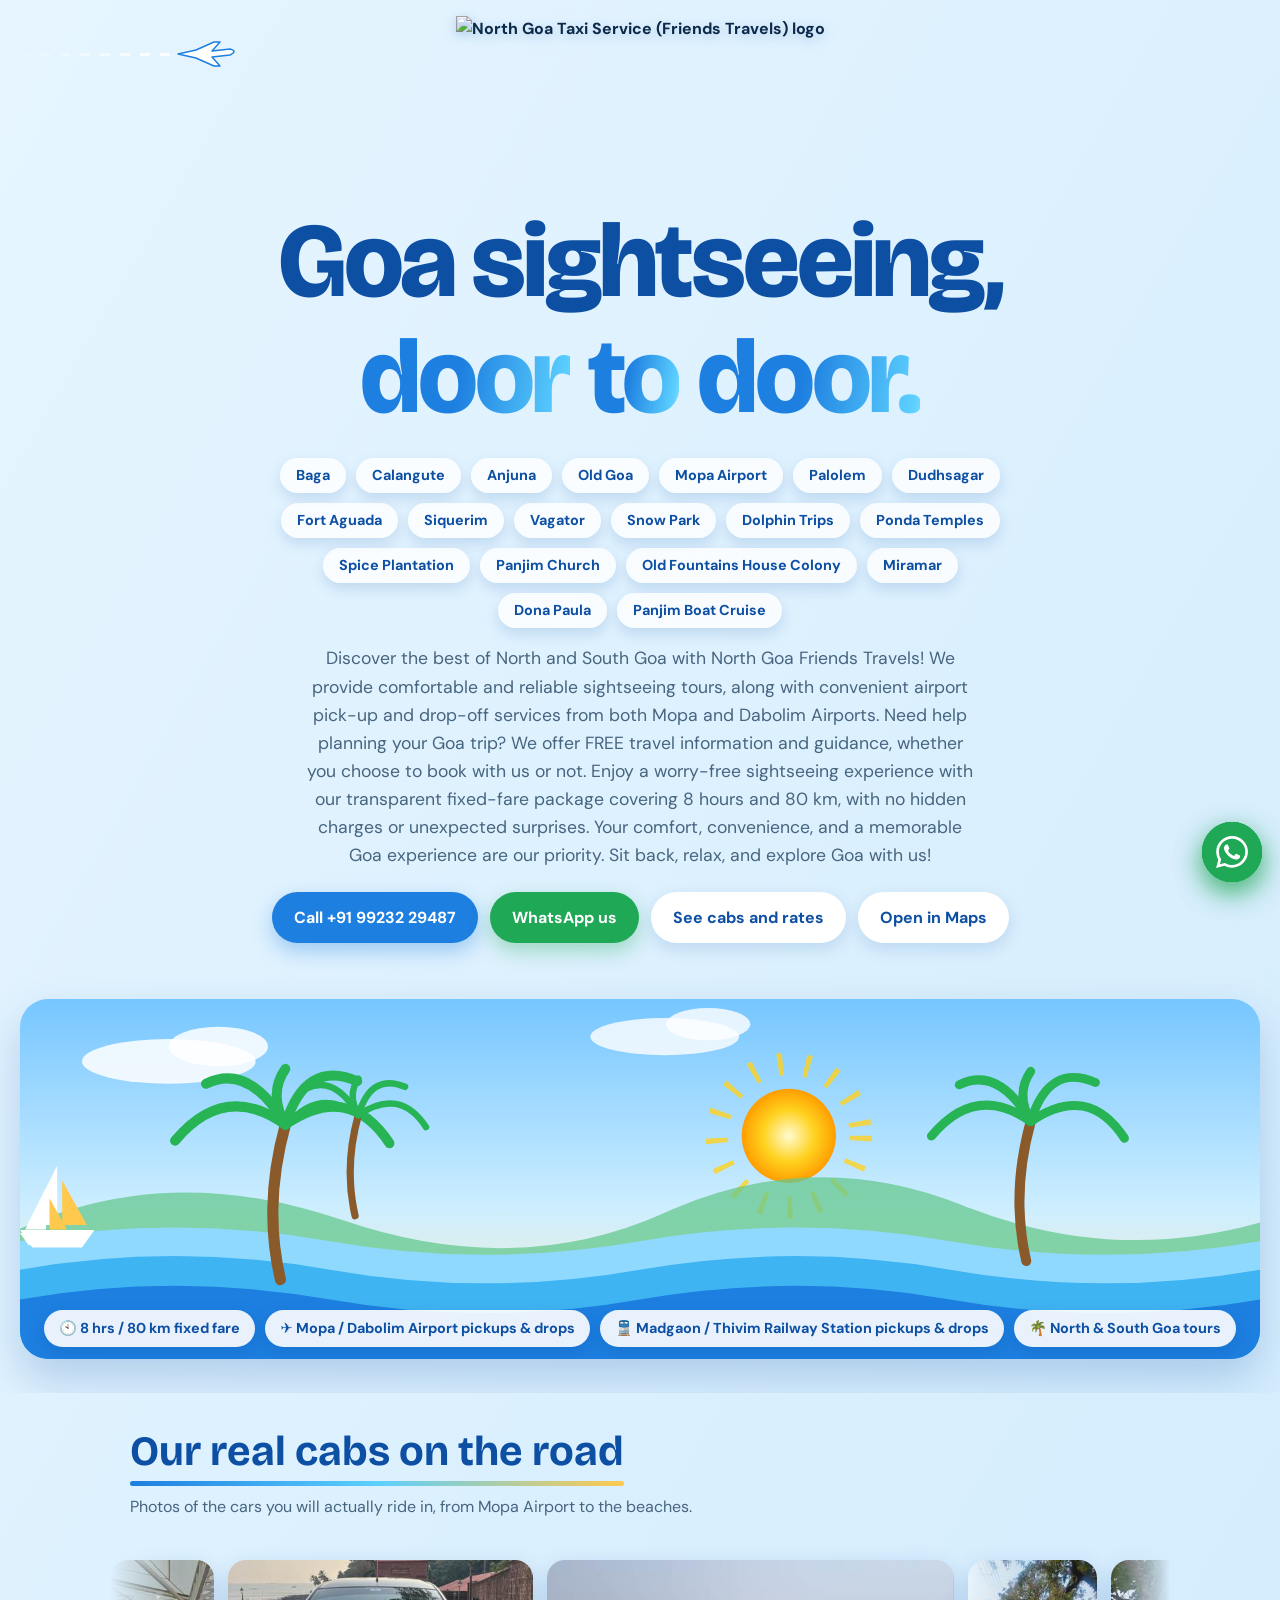
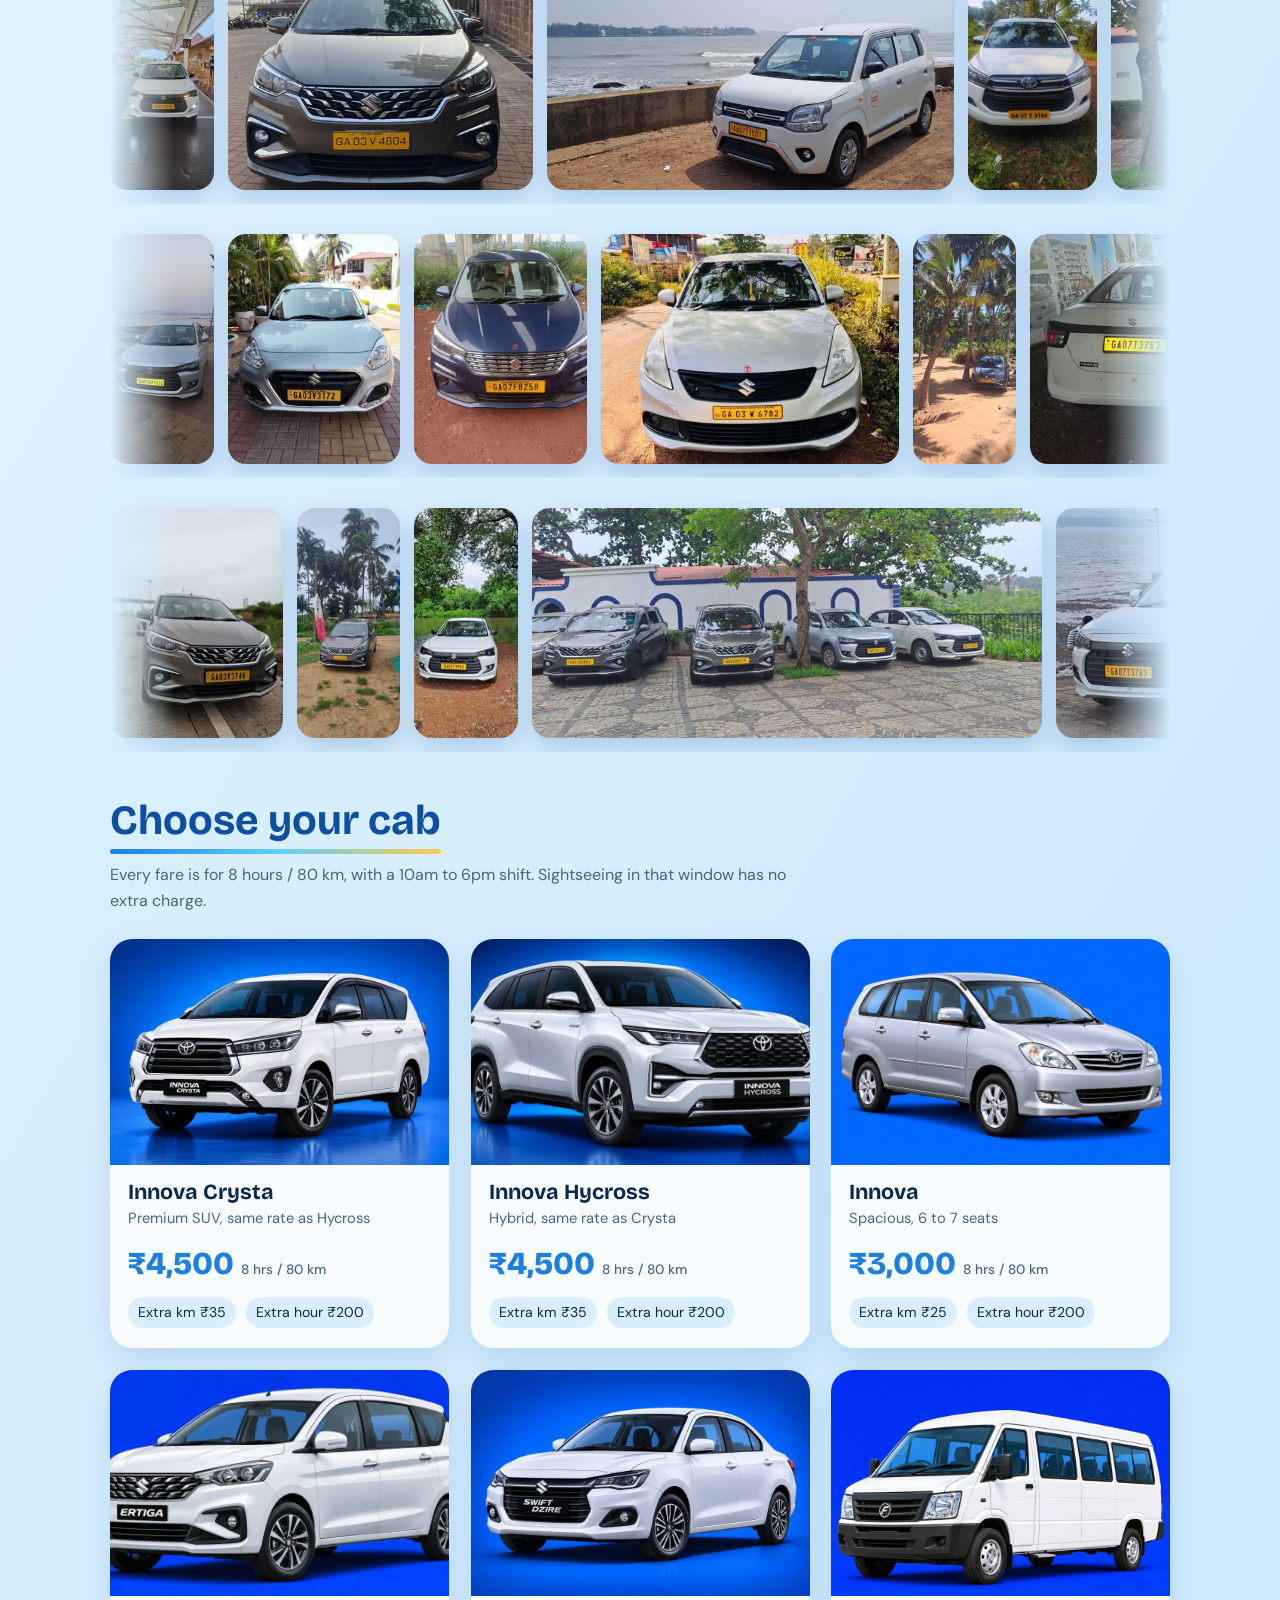
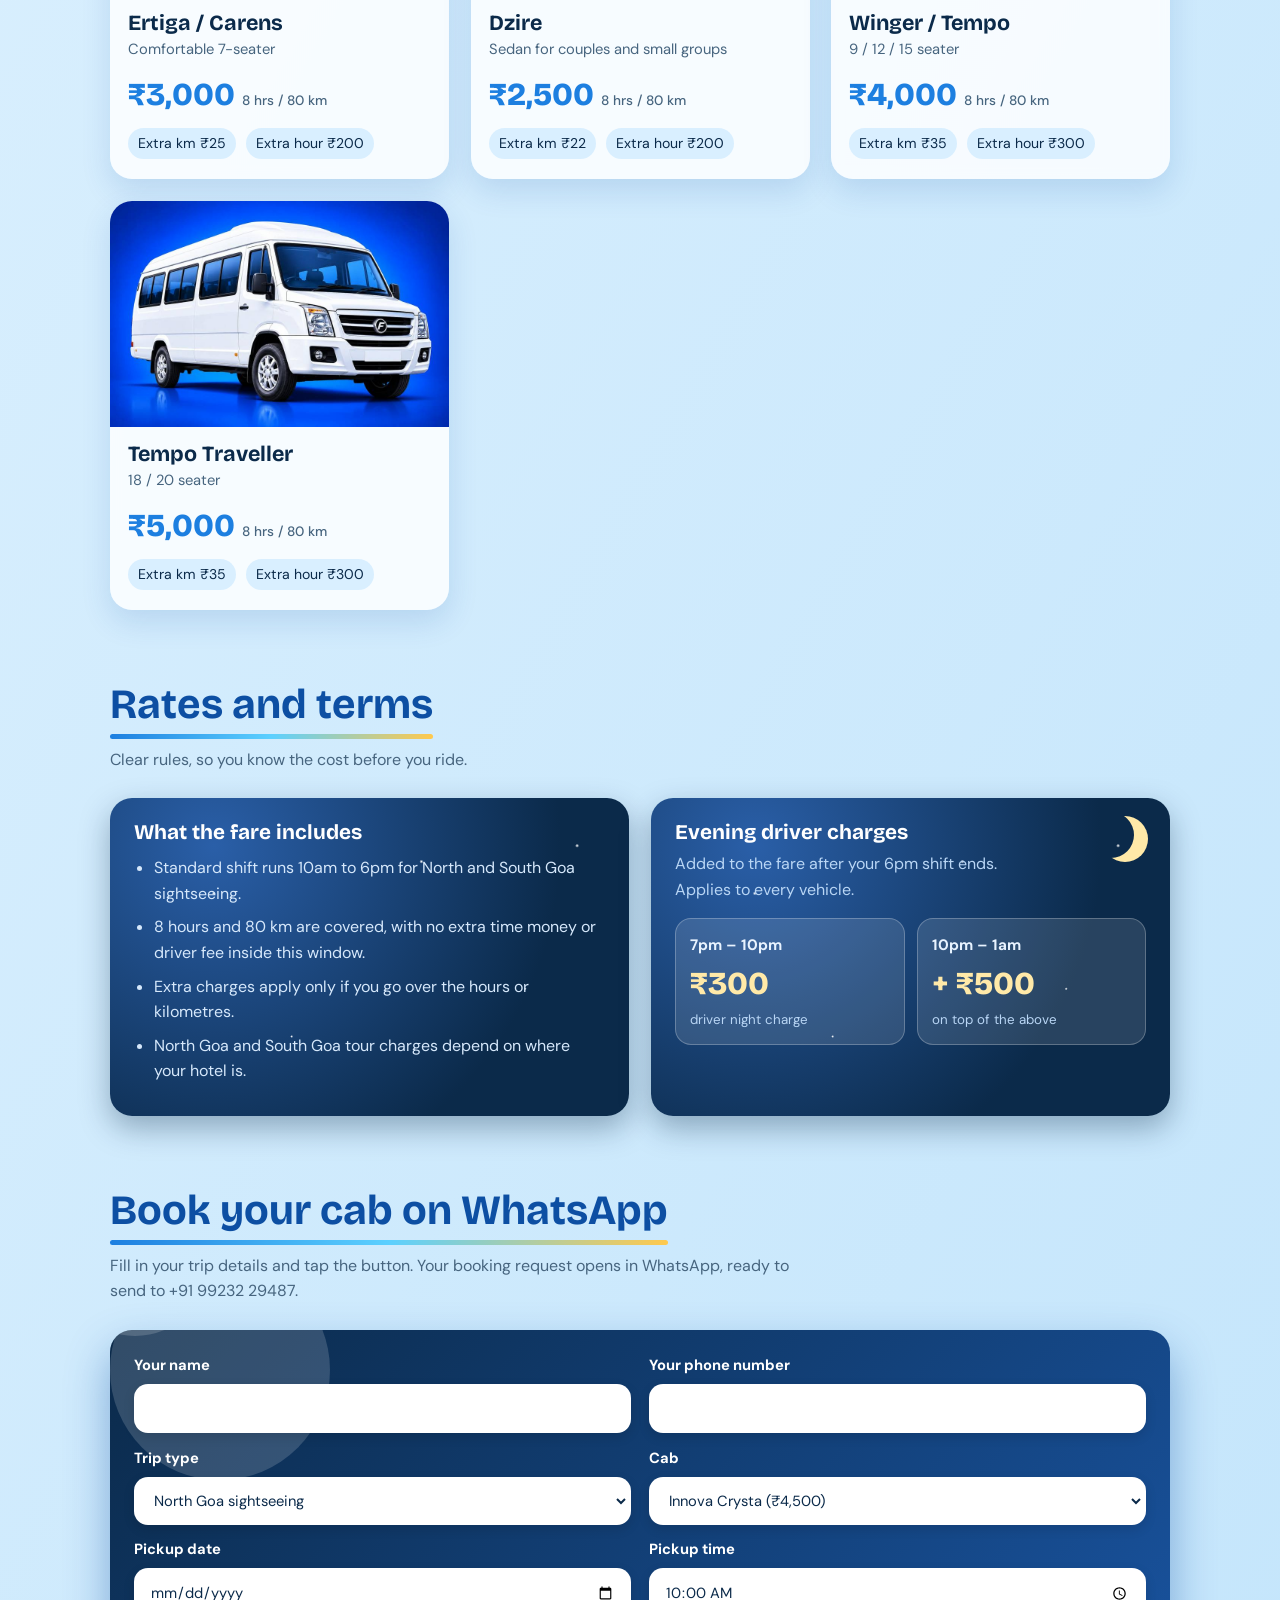
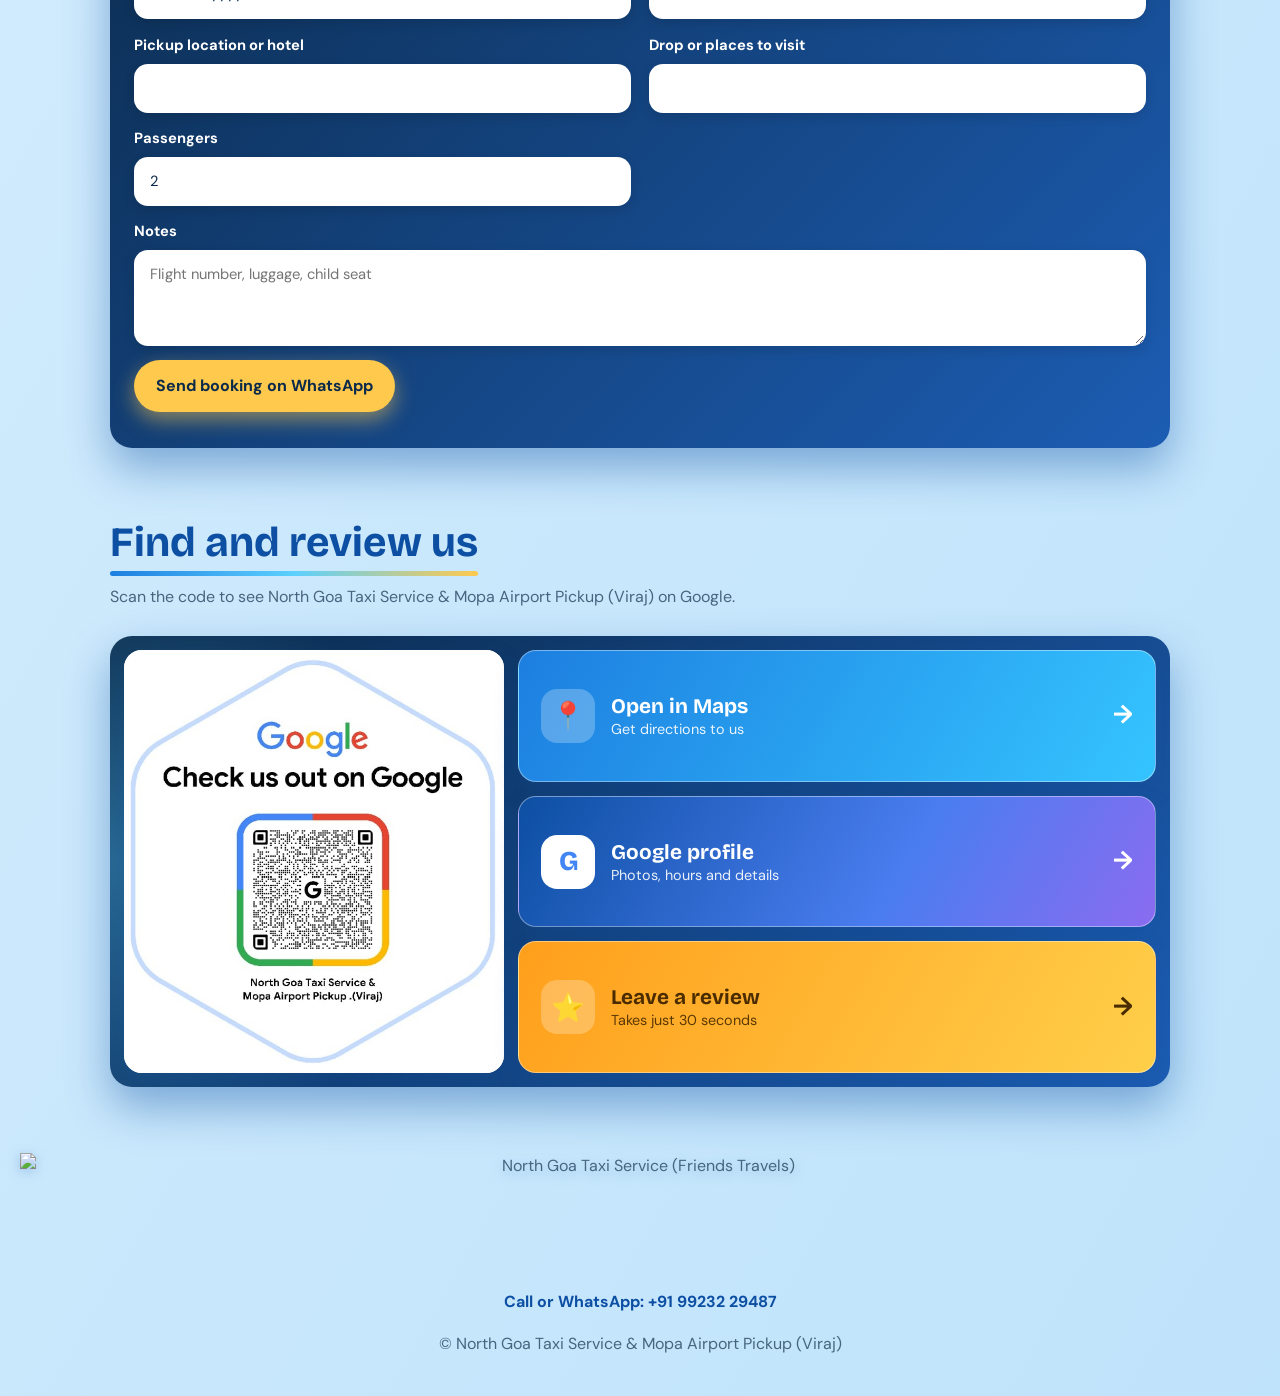
==== commit 54581838: "Refresh cached stylesheet for logo size update" ====
--- a/index.html
+++ b/index.html
@@ -1,7 +1,7 @@
 <!DOCTYPE html><html lang="en"><head><meta charset="utf-8"><title>North Goa Taxi Service &amp; Mopa Airport Pickup</title>
 <meta name="viewport" content="width=device-width, initial-scale=1, viewport-fit=cover">
 <link href="https://fonts.googleapis.com/css2?family=Bricolage+Grotesque:wght@500;700;800&family=DM+Sans:wght@400;500;700&display=swap" rel="stylesheet">
-<link rel="stylesheet" href="style.css"></head><body>
+<link rel="stylesheet" href="style.css?v=logo126"></head><body>
 <div class="clouds" aria-hidden="true"><i class="cloud" style="top:8%;animation-duration:60s"></i><i class="cloud" style="top:35%;animation-duration:85s;animation-delay:-30s;transform:scale(.7)"></i><i class="cloud" style="top:70%;animation-duration:70s;animation-delay:-50s;transform:scale(1.2)"></i></div>
 <header class="wrap"><nav><span class="logo"><img id="navlogo" src="North%20Goa%20Taxi%20Service%20Logo.png" alt="North Goa Taxi Service (Friends Travels) logo"></span></nav>
 <div class="hero"><div><h1 class="big"><span style="--i:0">Goa</span> <span style="--i:1">sightseeing,</span><br><span class="shine" style="--i:2">door</span> <span class="shine" style="--i:3">to</span> <span class="shine" style="--i:4">door.</span></h1><div class="chips" aria-hidden="true"><span>Baga</span><span>Calangute</span><span>Anjuna</span><span>Old Goa</span><span>Mopa Airport</span><span>Palolem</span><span>Dudhsagar</span><span>Fort Aguada</span><span>Siquerim</span><span>Vagator</span><span>Snow Park</span><span>Dolphin Trips</span><span>Ponda Temples</span><span>Spice Plantation</span><span>Panjim Church</span><span>Old Fountains House Colony</span><span>Miramar</span><span>Dona Paula</span><span>Panjim Boat Cruise</span></div><p>Discover the best of North and South Goa with North Goa Friends Travels! We provide comfortable and reliable sightseeing tours, along with convenient airport pick-up and drop-off services from both Mopa and Dabolim Airports. Need help planning your Goa trip? We offer FREE travel information and guidance, whether you choose to book with us or not. Enjoy a worry-free sightseeing experience with our transparent fixed-fare package covering 8 hours and 80 km, with no hidden charges or unexpected surprises. Your comfort, convenience, and a memorable Goa experience are our priority. Sit back, relax, and explore Goa with us!</p>
--- a/style.css
+++ b/style.css
@@ -92,3 +92,26 @@
 .hero{text-align:center!important;display:block!important}
 .hero>div{width:100%;max-width:1100px;margin-left:auto!important;margin-right:auto!important}
 .hero h1.big{display:block;width:100%;text-align:center!important;margin:0 auto 0!important}
+
+/* Centre the header logo across the full browser width */
+header.wrap{width:100%;max-width:none;box-sizing:border-box}
+header.wrap nav{display:flex;width:100%;justify-content:center;align-items:center}
+header.wrap .logo{display:flex;justify-content:center;align-items:center;width:100%;margin:0 auto}
+header.wrap .logo img{display:block;margin-left:auto;margin-right:auto}
+
+/* Hard-fix logo centering on narrow mobile screens */
+@media(max-width:600px){
+  header.wrap{width:100%!important;max-width:none!important;margin-left:0!important;margin-right:0!important;padding-left:16px!important;padding-right:16px!important;box-sizing:border-box!important}
+  header.wrap nav{display:grid!important;grid-template-columns:minmax(0,1fr)!important;justify-items:center!important;align-items:center!important;width:100%!important;min-width:0!important;margin:0 auto!important;padding-left:0!important;padding-right:0!important}
+  header.wrap nav .logo{display:flex!important;justify-content:center!important;align-items:center!important;width:100%!important;max-width:100%!important;margin:0 auto!important;position:static!important;transform:none!important}
+  header.wrap nav .logo img{display:block!important;height:70px!important;width:auto!important;max-width:min(320px,80vw)!important;margin:0 auto!important;object-fit:contain!important}
+}
+
+/* Slightly enlarge the top header logo on desktop and mobile */
+header.wrap nav .logo img{height:112px!important;max-width:min(360px,48vw)!important}
+@media(max-width:600px){header.wrap nav .logo img{height:78px!important;max-width:min(340px,82vw)!important}}
+
+/* Final visible-size override for the top header logo */
+header.wrap nav .logo{flex:0 0 100%;}
+header.wrap nav .logo img#navlogo{height:126px!important;width:auto!important;max-width: min(420px, 70vw)!important;min-height:126px!important;object-fit:contain!important;}
+@media(max-width:600px){header.wrap nav .logo img#navlogo{height:88px!important;min-height:88px!important;max-width:86vw!important;}}
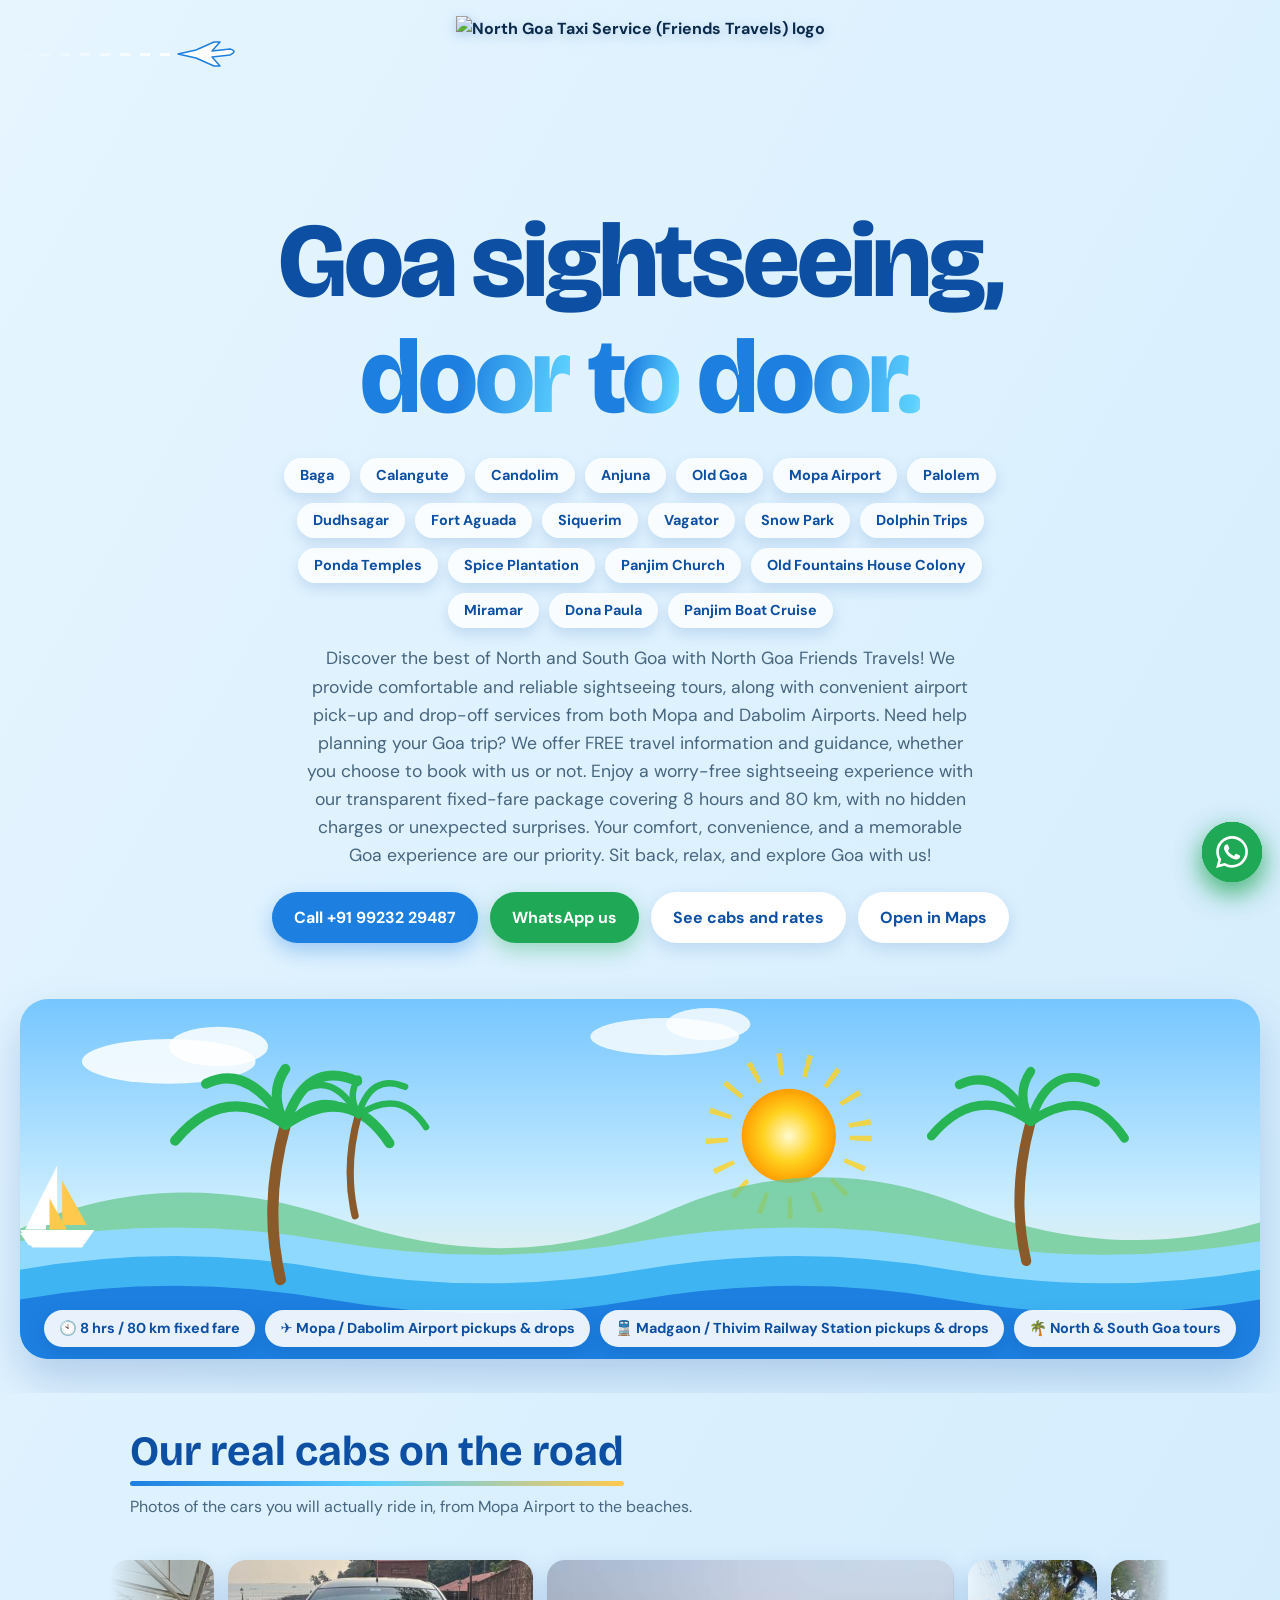
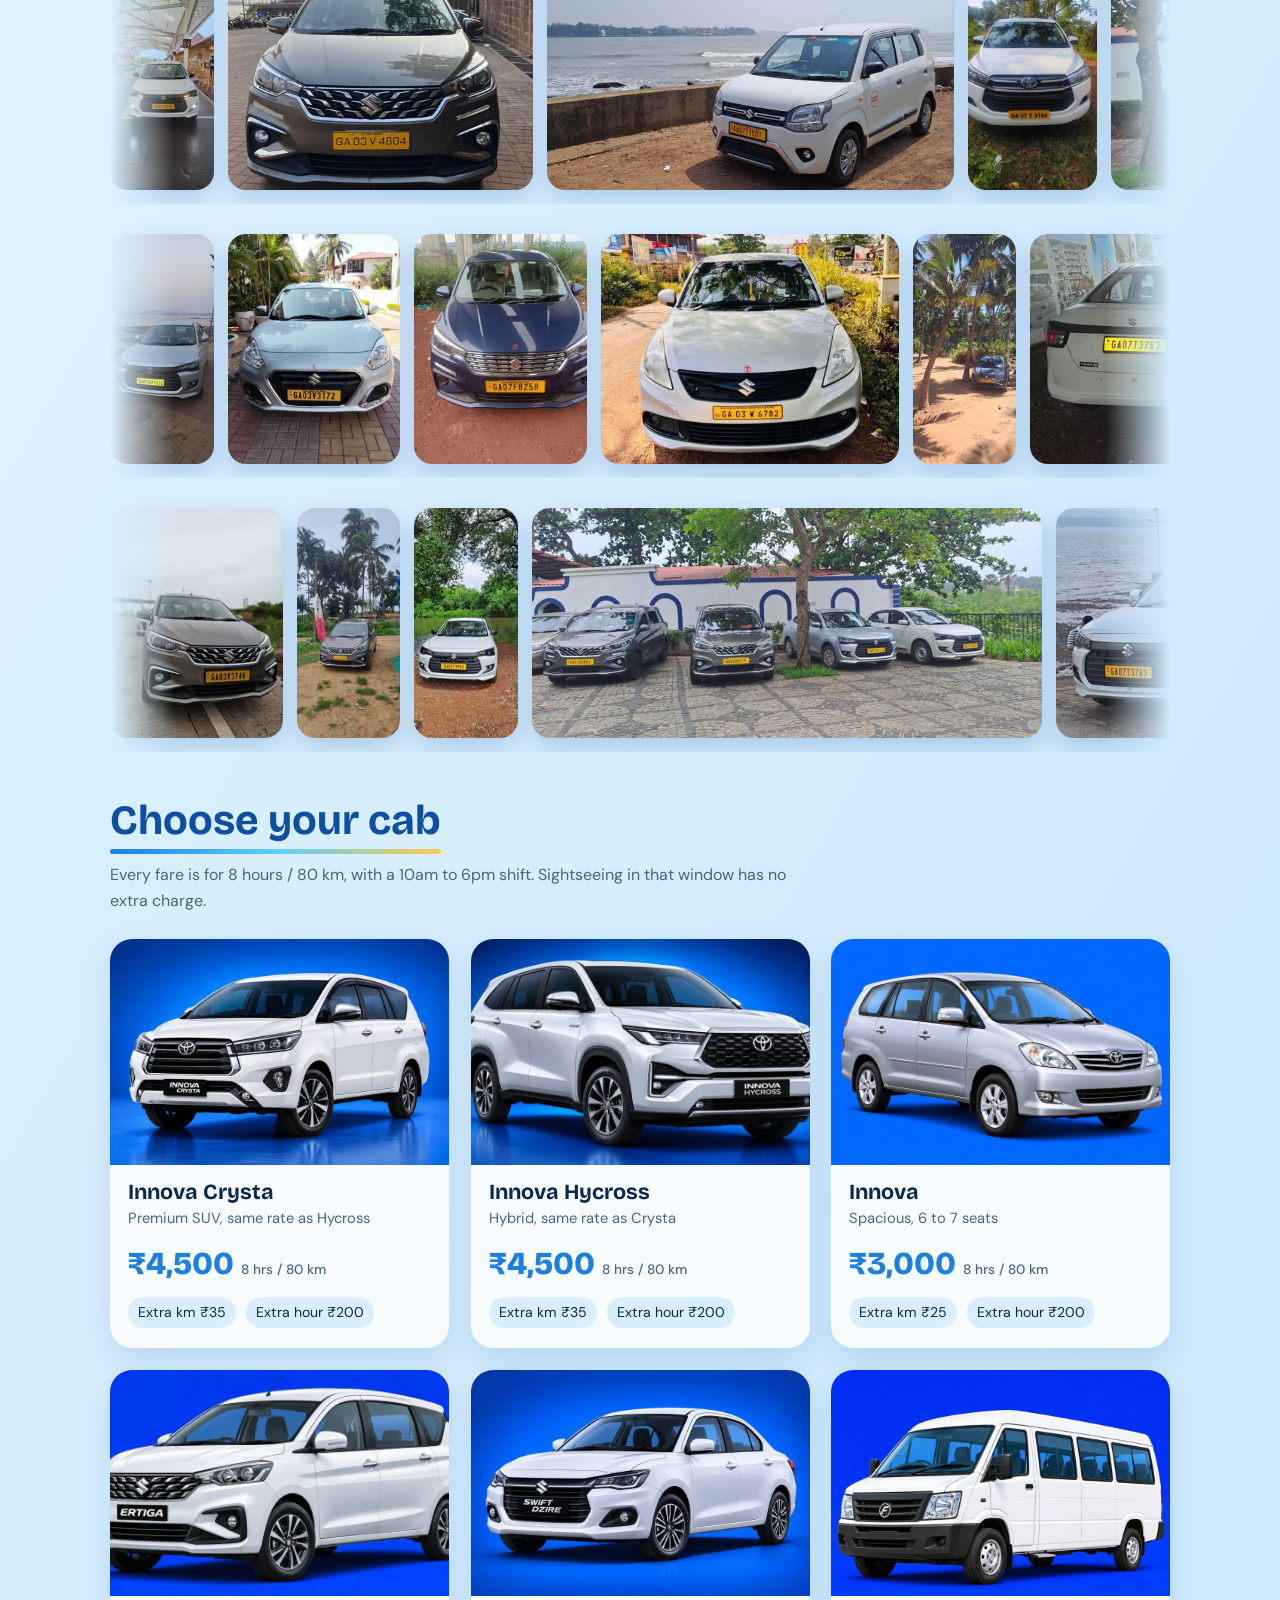
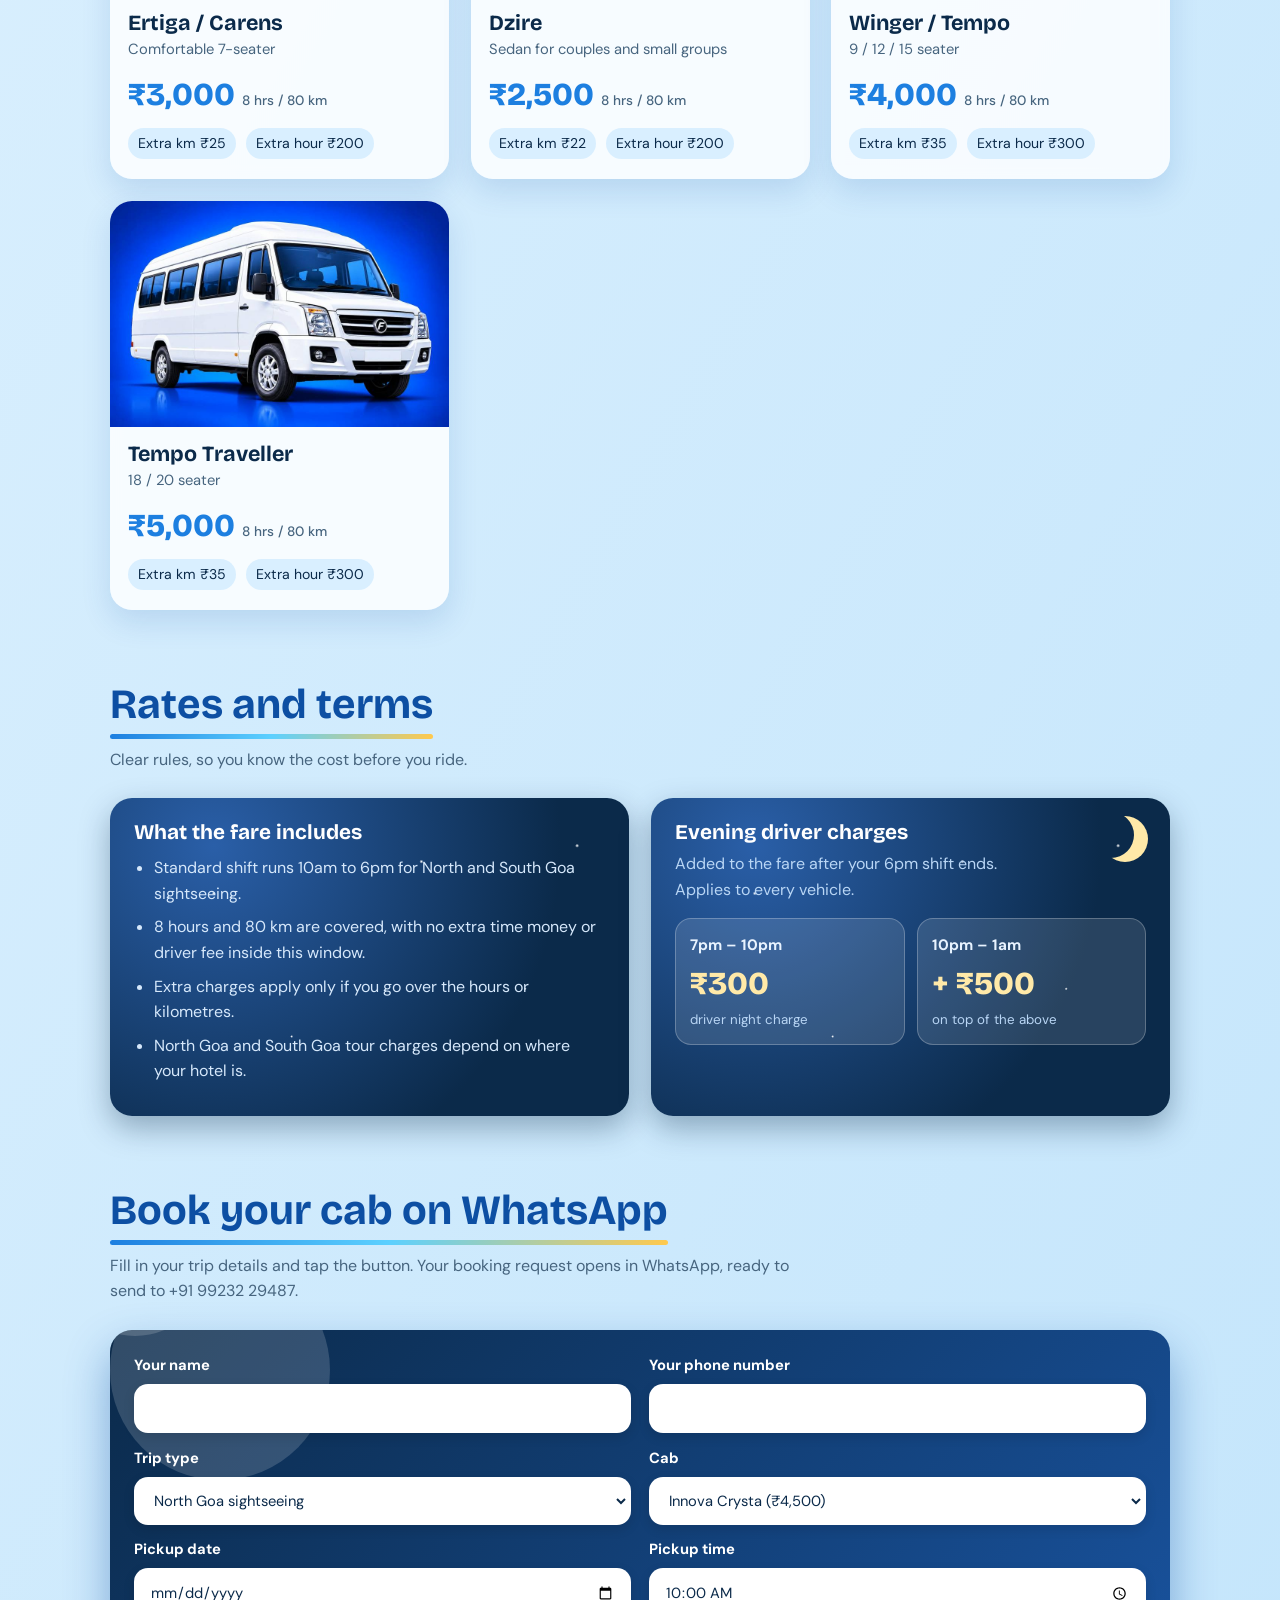
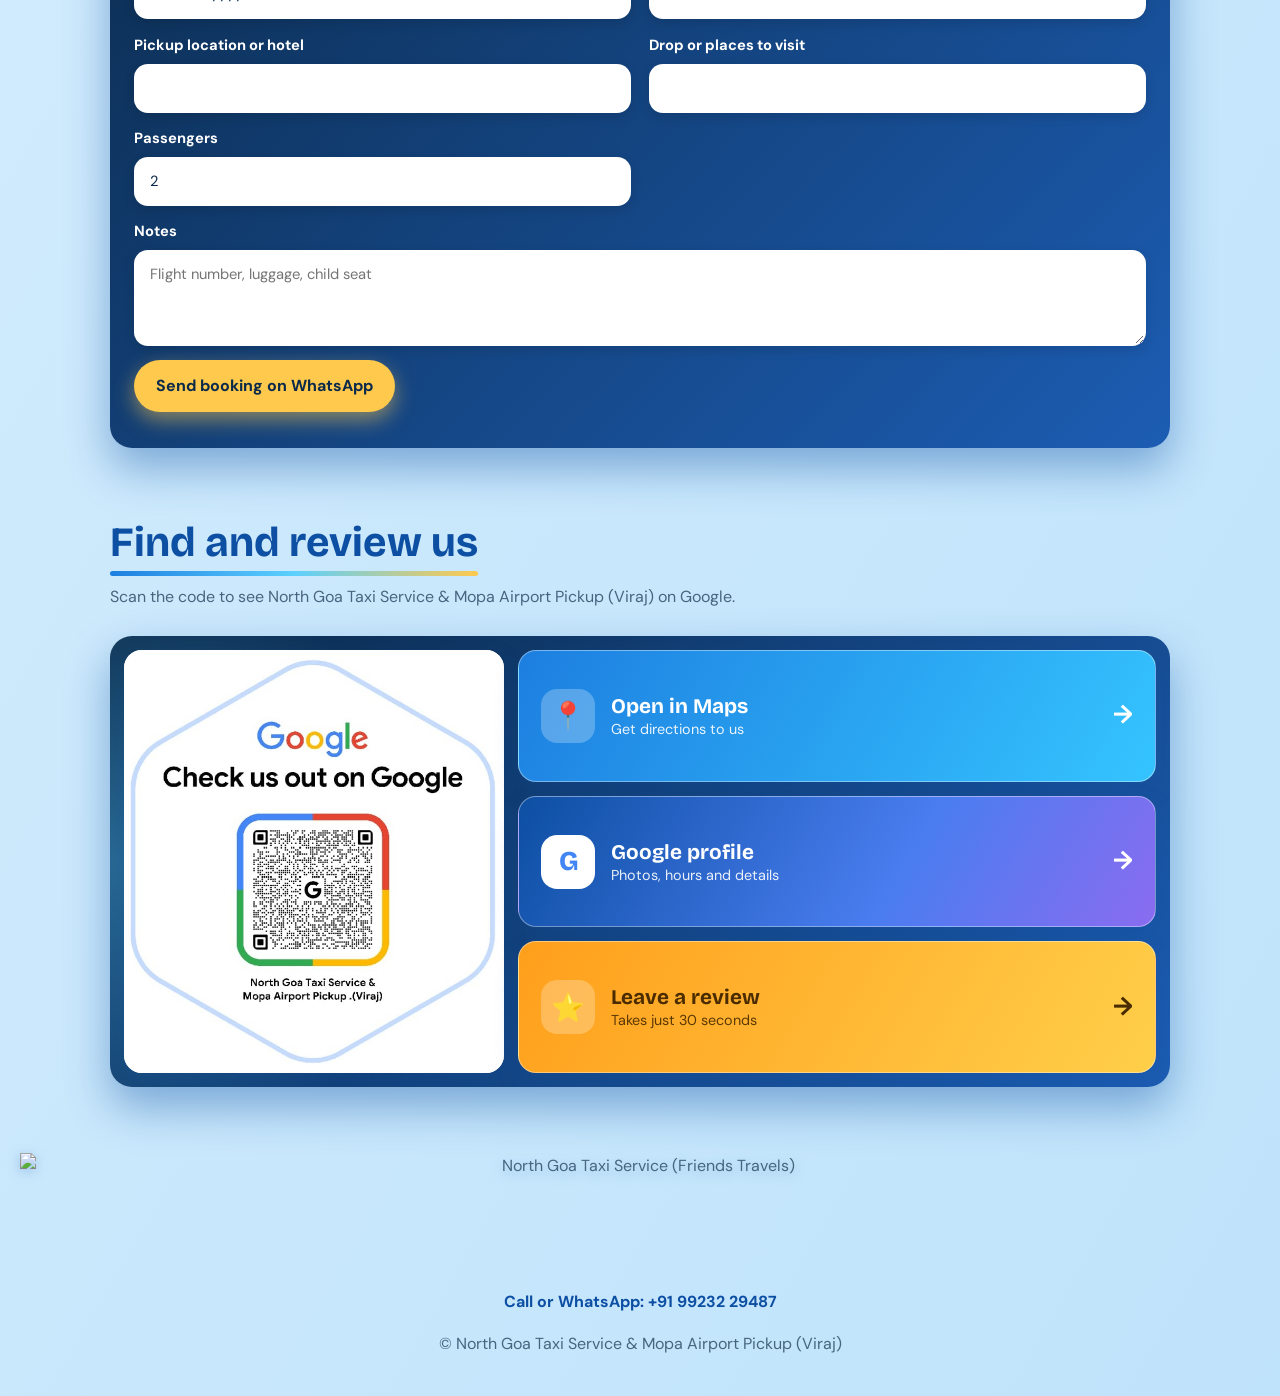
==== commit bfa3703d: "Add Candolim to sightseeing locations" ====
--- a/index.html
+++ b/index.html
@@ -1,10 +1,10 @@
 <!DOCTYPE html><html lang="en"><head><meta charset="utf-8"><title>North Goa Taxi Service &amp; Mopa Airport Pickup</title>
 <meta name="viewport" content="width=device-width, initial-scale=1, viewport-fit=cover">
 <link href="https://fonts.googleapis.com/css2?family=Bricolage+Grotesque:wght@500;700;800&family=DM+Sans:wght@400;500;700&display=swap" rel="stylesheet">
-<link rel="stylesheet" href="style.css?v=logo126"></head><body>
+<link rel="stylesheet" href="style.css?v=mobile-spacing-2"></head><body>
 <div class="clouds" aria-hidden="true"><i class="cloud" style="top:8%;animation-duration:60s"></i><i class="cloud" style="top:35%;animation-duration:85s;animation-delay:-30s;transform:scale(.7)"></i><i class="cloud" style="top:70%;animation-duration:70s;animation-delay:-50s;transform:scale(1.2)"></i></div>
 <header class="wrap"><nav><span class="logo"><img id="navlogo" src="North%20Goa%20Taxi%20Service%20Logo.png" alt="North Goa Taxi Service (Friends Travels) logo"></span></nav>
-<div class="hero"><div><h1 class="big"><span style="--i:0">Goa</span> <span style="--i:1">sightseeing,</span><br><span class="shine" style="--i:2">door</span> <span class="shine" style="--i:3">to</span> <span class="shine" style="--i:4">door.</span></h1><div class="chips" aria-hidden="true"><span>Baga</span><span>Calangute</span><span>Anjuna</span><span>Old Goa</span><span>Mopa Airport</span><span>Palolem</span><span>Dudhsagar</span><span>Fort Aguada</span><span>Siquerim</span><span>Vagator</span><span>Snow Park</span><span>Dolphin Trips</span><span>Ponda Temples</span><span>Spice Plantation</span><span>Panjim Church</span><span>Old Fountains House Colony</span><span>Miramar</span><span>Dona Paula</span><span>Panjim Boat Cruise</span></div><p>Discover the best of North and South Goa with North Goa Friends Travels! We provide comfortable and reliable sightseeing tours, along with convenient airport pick-up and drop-off services from both Mopa and Dabolim Airports. Need help planning your Goa trip? We offer FREE travel information and guidance, whether you choose to book with us or not. Enjoy a worry-free sightseeing experience with our transparent fixed-fare package covering 8 hours and 80 km, with no hidden charges or unexpected surprises. Your comfort, convenience, and a memorable Goa experience are our priority. Sit back, relax, and explore Goa with us!</p>
+<div class="hero"><div><h1 class="big"><span style="--i:0">Goa</span> <span style="--i:1">sightseeing,</span><br><span class="shine" style="--i:2">door</span> <span class="shine" style="--i:3">to</span> <span class="shine" style="--i:4">door.</span></h1><div class="chips" aria-hidden="true"><span>Baga</span><span>Calangute</span><span>Candolim</span><span>Anjuna</span><span>Old Goa</span><span>Mopa Airport</span><span>Palolem</span><span>Dudhsagar</span><span>Fort Aguada</span><span>Siquerim</span><span>Vagator</span><span>Snow Park</span><span>Dolphin Trips</span><span>Ponda Temples</span><span>Spice Plantation</span><span>Panjim Church</span><span>Old Fountains House Colony</span><span>Miramar</span><span>Dona Paula</span><span>Panjim Boat Cruise</span></div><p>Discover the best of North and South Goa with North Goa Friends Travels! We provide comfortable and reliable sightseeing tours, along with convenient airport pick-up and drop-off services from both Mopa and Dabolim Airports. Need help planning your Goa trip? We offer FREE travel information and guidance, whether you choose to book with us or not. Enjoy a worry-free sightseeing experience with our transparent fixed-fare package covering 8 hours and 80 km, with no hidden charges or unexpected surprises. Your comfort, convenience, and a memorable Goa experience are our priority. Sit back, relax, and explore Goa with us!</p>
 <div class="btns"><a class="btn" href="tel:+919923229487">Call +91 99232 29487</a><a class="btn wa" href="https://wa.me/919923229487" target="_blank" rel="noopener">WhatsApp us</a><a class="btn alt" href="#fleet">See cabs and rates</a><a class="btn alt" href="https://maps.app.goo.gl/NjSpEErL8vjgjxRJ7?g_st=aw" target="_blank" rel="noopener">Open in Maps</a></div></div>
 </div><div class="fly" aria-hidden="true"><div class="plane"><i class="trail"></i><svg width="64" height="28" viewBox="0 0 64 28"><path d="M2 14 L20 10 L38 2 L44 2 L36 11 L54 9 Q62 11 54 15 L36 17 L44 26 L38 26 L20 18Z" fill="#fff" stroke="#1d7fe0" stroke-width="1.5" stroke-linejoin="round"/></svg></div></div><div id="prog" aria-hidden="true"></div><a class="fab" href="https://wa.me/919923229487?text=Hi%2C%20I%20want%20to%20book%20a%20cab%20in%20Goa" target="_blank" rel="noopener" aria-label="Chat on WhatsApp"><svg width="32" height="32" viewBox="0 0 24 24" fill="#fff" aria-hidden="true"><path d="M17.472 14.382c-.297-.149-1.758-.867-2.03-.967-.273-.099-.471-.148-.67.15-.197.297-.767.966-.94 1.164-.173.199-.347.223-.644.075-.297-.15-1.255-.463-2.39-1.475-.883-.788-1.48-1.761-1.653-2.059-.173-.297-.018-.458.13-.606.134-.133.298-.347.446-.52.149-.174.198-.298.298-.497.099-.198.05-.371-.025-.52-.075-.149-.669-1.612-.916-2.207-.242-.579-.487-.5-.669-.51-.173-.008-.371-.01-.57-.01-.198 0-.52.074-.792.372-.272.297-1.04 1.016-1.04 2.479 0 1.462 1.065 2.875 1.213 3.074.149.198 2.096 3.2 5.077 4.487.709.306 1.262.489 1.694.625.712.227 1.36.195 1.871.118.571-.085 1.758-.719 2.006-1.413.248-.694.248-1.289.173-1.413-.074-.124-.272-.198-.57-.347m-5.421 7.403h-.004a9.87 9.87 0 01-5.031-1.378l-.361-.214-3.741.982.998-3.648-.235-.374a9.86 9.86 0 01-1.51-5.26c.001-5.45 4.436-9.884 9.888-9.884 2.64 0 5.122 1.03 6.988 2.898a9.825 9.825 0 012.893 6.994c-.003 5.45-4.437 9.884-9.885 9.884m8.413-18.297A11.815 11.815 0 0012.05 0C5.495 0 .16 5.335.157 11.892c0 2.096.547 4.142 1.588 5.945L.057 24l6.305-1.654a11.882 11.882 0 005.683 1.448h.005c6.554 0 11.89-5.335 11.893-11.893a11.821 11.821 0 00-3.48-8.413z"/></svg></a><div class="scene" aria-hidden="true"><svg viewBox="0 0 1000 300" preserveAspectRatio="xMidYMax slice"><defs><radialGradient id="sg"><stop offset="0" stop-color="#fffbd0"/><stop offset=".55" stop-color="#ffd21f"/><stop offset="1" stop-color="#ff9d00"/></radialGradient></defs><g class="cl"><ellipse cx="120" cy="60" rx="70" ry="18" fill="#fff" opacity=".85"/><ellipse cx="160" cy="48" rx="40" ry="16" fill="#fff" opacity=".85"/></g><g class="cl c2"><ellipse cx="520" cy="40" rx="60" ry="15" fill="#fff" opacity=".8"/><ellipse cx="555" cy="30" rx="34" ry="13" fill="#fff" opacity=".8"/></g><g class="sunrise"><g class="rays"><circle cx="620" cy="120" r="58" fill="none" stroke="#ffd21f" stroke-width="18" stroke-dasharray="4 18" opacity=".8"/></g><circle class="sun" cx="620" cy="120" r="38" fill="url(#sg)"/></g><path d="M0 195 Q120 140 260 188 T520 182 T760 176 T1000 190 V230 H0Z" fill="#66c98f" opacity=".75"/><g class="gull" style="animation-delay:-2s"><path d="M0 0 Q9 -10 18 0 Q27 -10 36 0" stroke="#fff" stroke-width="3" fill="none" stroke-linecap="round"/></g><g class="gull g2"><path d="M0 0 Q9 -10 18 0 Q27 -10 36 0" stroke="#fff" stroke-width="3" fill="none" stroke-linecap="round"/></g><path class="wv1" d="M0 205 Q125 183 250 205 T500 205 T750 205 T1000 205 T1250 205 T1500 205 T1750 205 T2000 205 V320 H0Z" fill="#8fd9ff"/><g transform="translate(0,196) scale(1)"><g class="boat" style="animation-delay:-0s"><g class="bob"><path d="M0 0 H60 L50 14 H10Z" fill="#fff"/><path d="M30 -4 V-52 L6 -4Z" fill="#fff"/><path d="M34 -4 V-40 L54 -4Z" fill="#ffc94d"/></g></g></g><g transform="translate(0,214) scale(0.7)"><g class="boat" style="animation-delay:-25s"><g class="bob"><path d="M0 0 H60 L50 14 H10Z" fill="#fff"/><path d="M30 -4 V-52 L6 -4Z" fill="#fff"/><path d="M34 -4 V-40 L54 -4Z" fill="#ffc94d"/></g></g></g><path class="wv2" d="M0 228 Q125 206 250 228 T500 228 T750 228 T1000 228 T1250 228 T1500 228 T1750 228 T2000 228 V320 H0Z" fill="#3fb4f2"/><path class="wv3" d="M0 252 Q125 230 250 252 T500 252 T750 252 T1000 252 T1250 252 T1500 252 T1750 252 T2000 252 V320 H0Z" fill="#1d7fe0"/><g transform="translate(210,236)"><g class="sway"><path d="M0 0 Q-14 -60 4 -125" stroke="#8a5a2b" stroke-width="9" fill="none" stroke-linecap="round"/><g stroke="#27b455" stroke-width="8" fill="none" stroke-linecap="round"><path d="M4 -125 Q-45 -160 -85 -112"/><path d="M4 -125 Q-25 -175 -60 -158"/><path d="M4 -125 Q20 -178 62 -160"/><path d="M4 -125 Q55 -160 88 -110"/><path d="M4 -125 Q-10 -150 4 -170"/></g></g></g><g transform="translate(300,244) scale(.65)"><g class="sway s2"><path d="M0 0 Q-14 -60 4 -125" stroke="#8a5a2b" stroke-width="9" fill="none" stroke-linecap="round"/><g stroke="#27b455" stroke-width="8" fill="none" stroke-linecap="round"><path d="M4 -125 Q-45 -160 -85 -112"/><path d="M4 -125 Q-25 -175 -60 -158"/><path d="M4 -125 Q20 -178 62 -160"/><path d="M4 -125 Q55 -160 88 -110"/><path d="M4 -125 Q-10 -150 4 -170"/></g></g></g><g transform="translate(820,238) scale(.9)"><g class="sway s3"><path d="M0 0 Q-14 -60 4 -125" stroke="#8a5a2b" stroke-width="9" fill="none" stroke-linecap="round"/><g stroke="#27b455" stroke-width="8" fill="none" stroke-linecap="round"><path d="M4 -125 Q-45 -160 -85 -112"/><path d="M4 -125 Q-25 -175 -60 -158"/><path d="M4 -125 Q20 -178 62 -160"/><path d="M4 -125 Q55 -160 88 -110"/><path d="M4 -125 Q-10 -150 4 -170"/></g></g></g></svg><div class="sc-badges"><span>🕙 8 hrs / 80 km fixed fare</span><span>✈️ Mopa / Dabolim Airport pickups &amp; drops</span><span>🚆 Madgaon / Thivim Railway Station pickups &amp; drops</span><span>🌴 North &amp; South Goa tours</span></div></div></header>
 <main class="wrap">
--- a/style.css
+++ b/style.css
@@ -115,3 +115,34 @@
 header.wrap nav .logo{flex:0 0 100%;}
 header.wrap nav .logo img#navlogo{height:126px!important;width:auto!important;max-width: min(420px, 70vw)!important;min-height:126px!important;object-fit:contain!important;}
 @media(max-width:600px){header.wrap nav .logo img#navlogo{height:88px!important;min-height:88px!important;max-width:86vw!important;}}
+
+
+/* Mobile header spacing and logo size refinement */
+@media(max-width:600px){
+  header.wrap nav{padding-top:8px!important;padding-bottom:0!important}
+  header.wrap nav .logo img#navlogo{
+    height:108px!important;
+    min-height:108px!important;
+    max-width:90vw!important;
+  }
+  header.wrap .hero{padding-top:8px!important;padding-bottom:34px!important}
+  header.wrap .hero h1.big{margin-top:0!important}
+}
+
+/* Definitive mobile header-to-heading spacing */
+@media screen and (max-width:600px){
+  header.wrap{padding-top:8px!important}
+  header.wrap nav{padding:0!important;margin:0!important;min-height:0!important}
+  header.wrap nav .logo{padding:0!important;margin:0 auto!important;line-height:0!important}
+  header.wrap nav .logo img#navlogo{
+    height:104px!important;min-height:104px!important;
+    width:auto!important;max-width:88vw!important;
+    display:block!important;margin:0 auto!important;
+  }
+  header.wrap > .hero{
+    padding:0 0 30px!important;
+    margin:0!important;
+  }
+  header.wrap > .hero > div{margin:0 auto!important;padding:0!important}
+  header.wrap > .hero h1.big{margin:0 auto!important;padding:0!important}
+}
